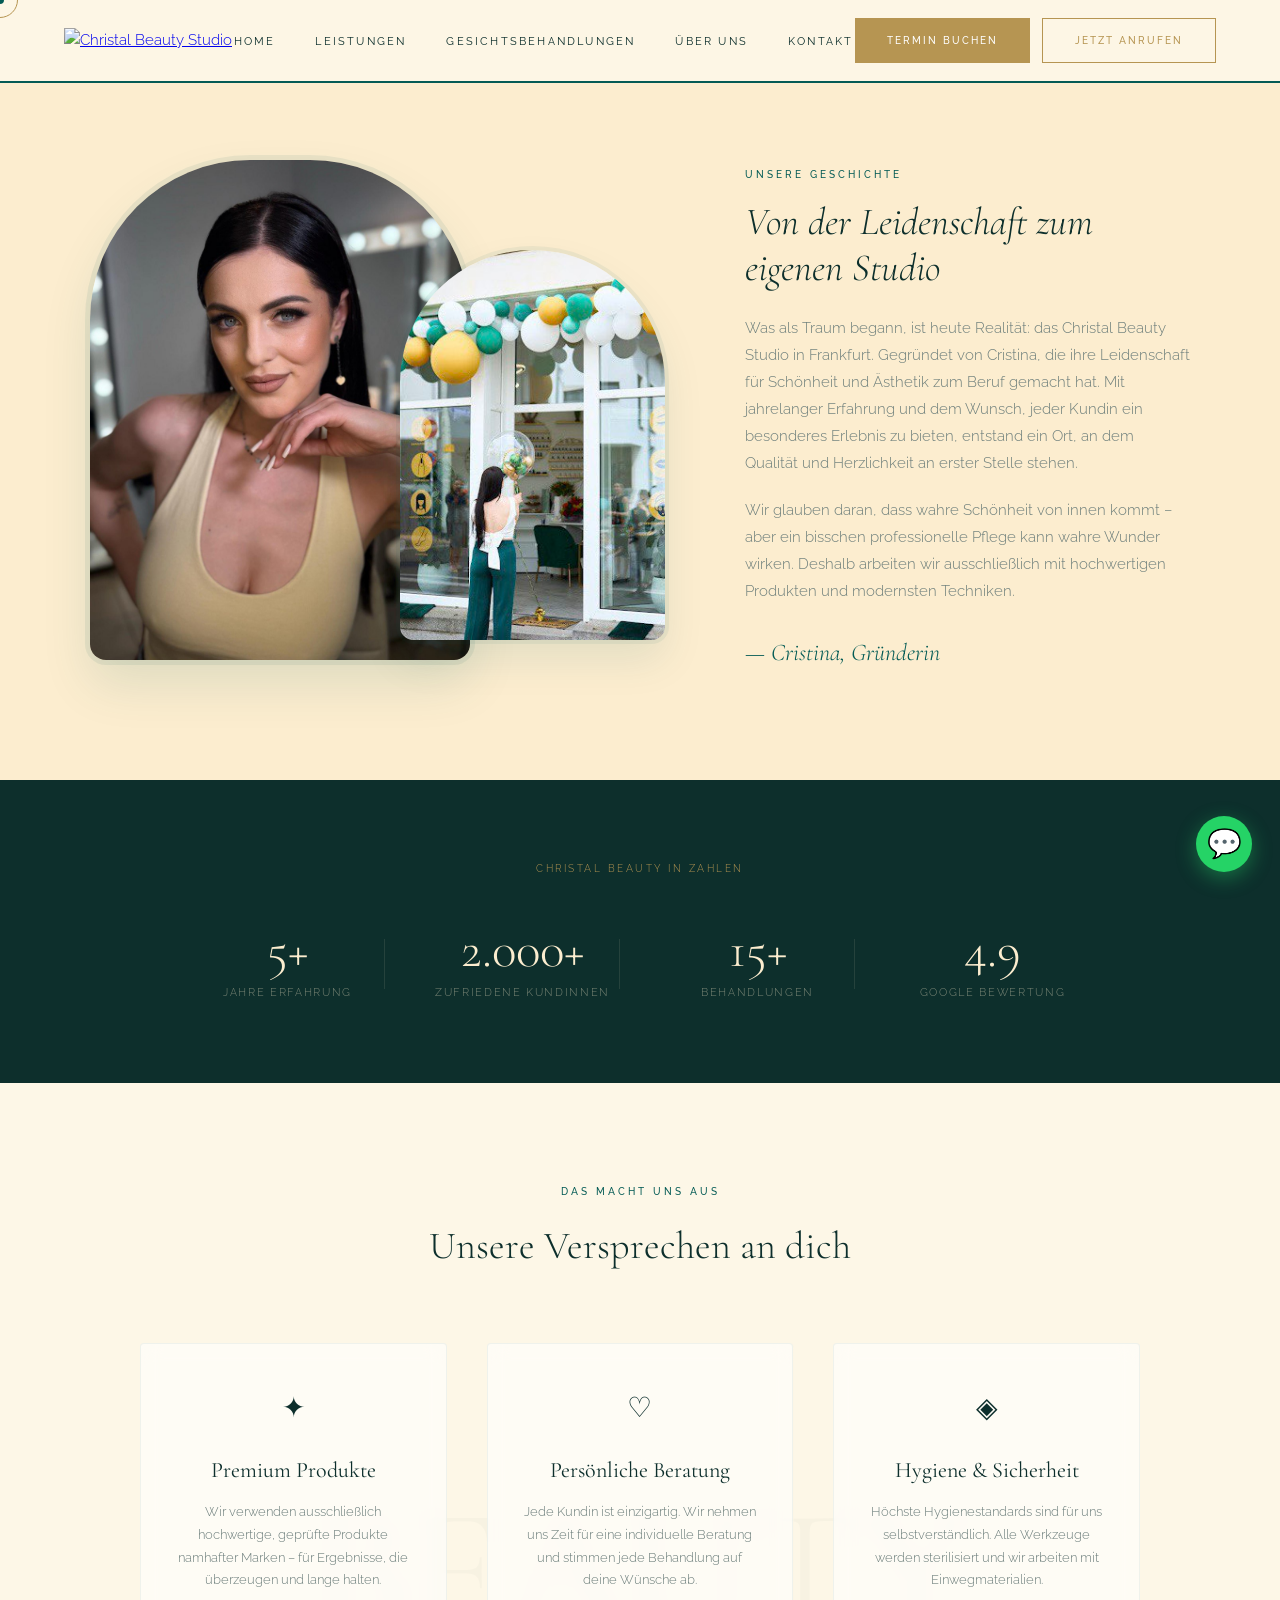
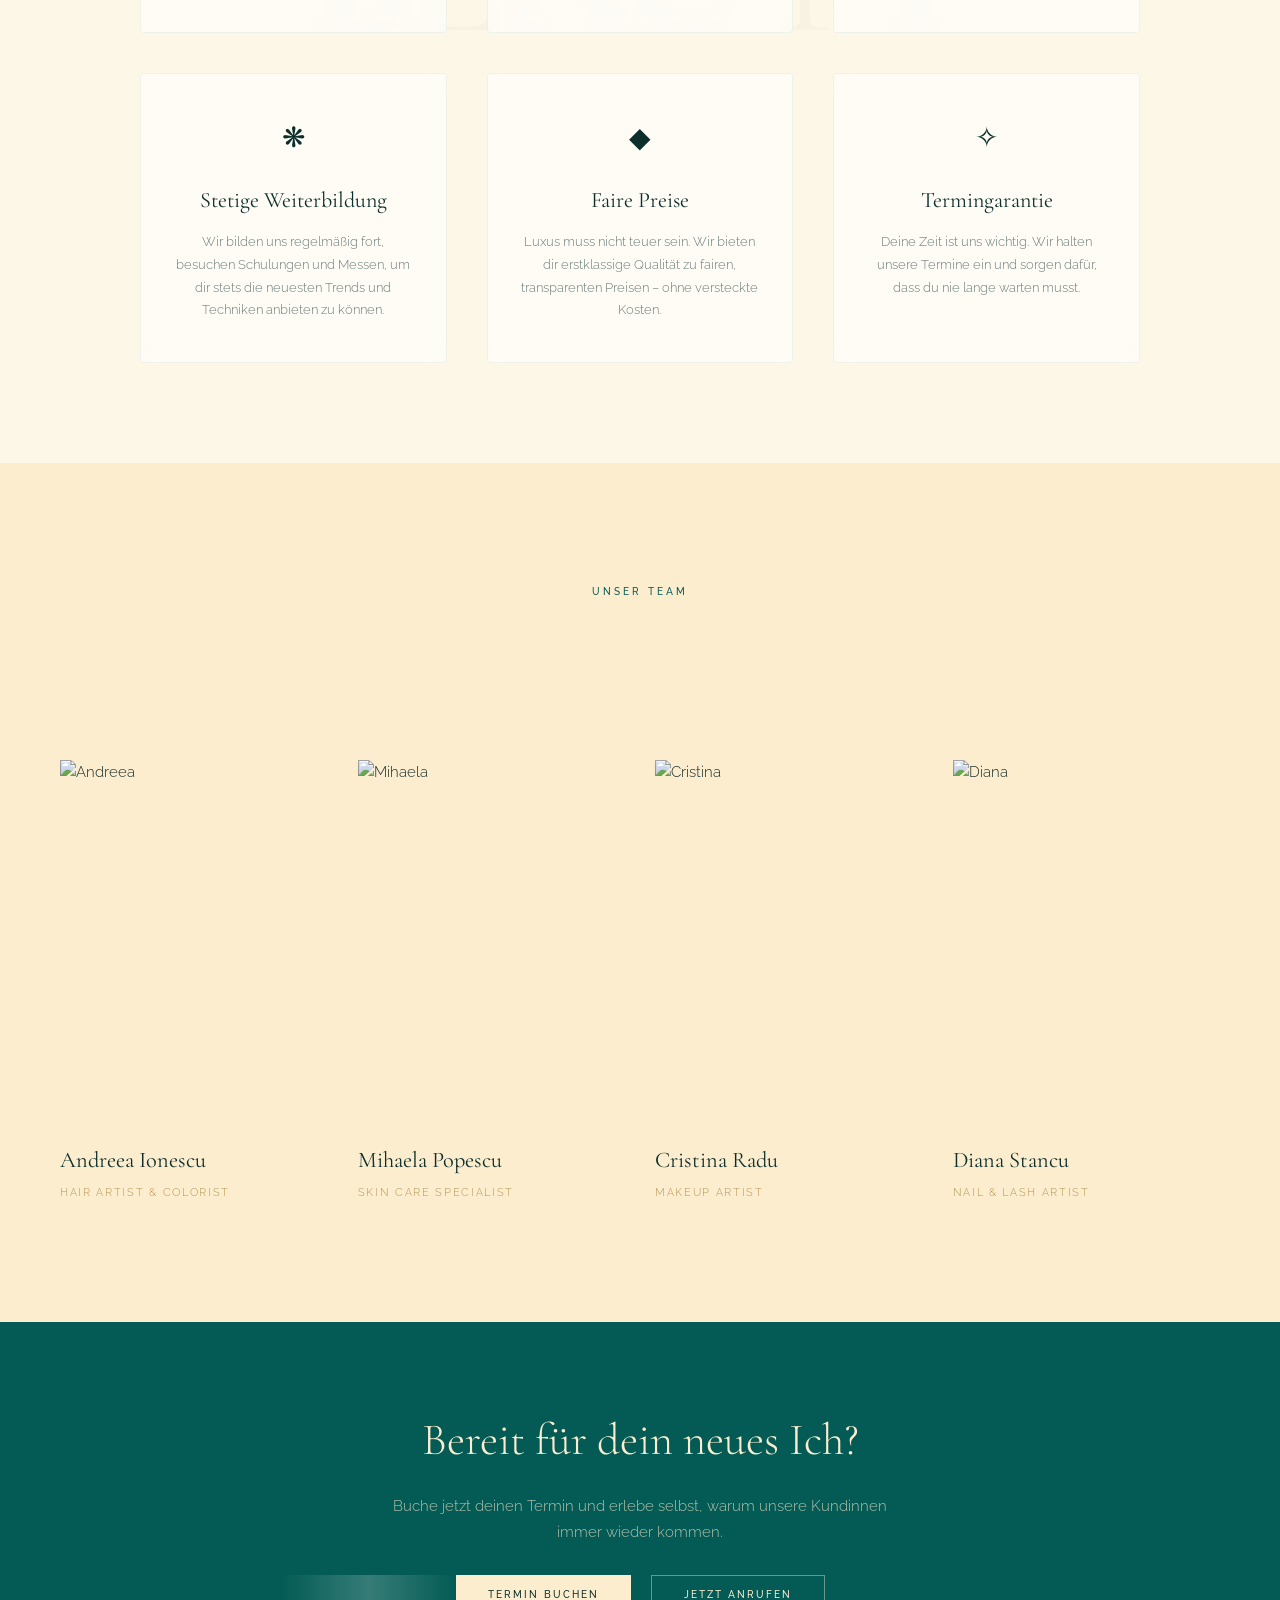
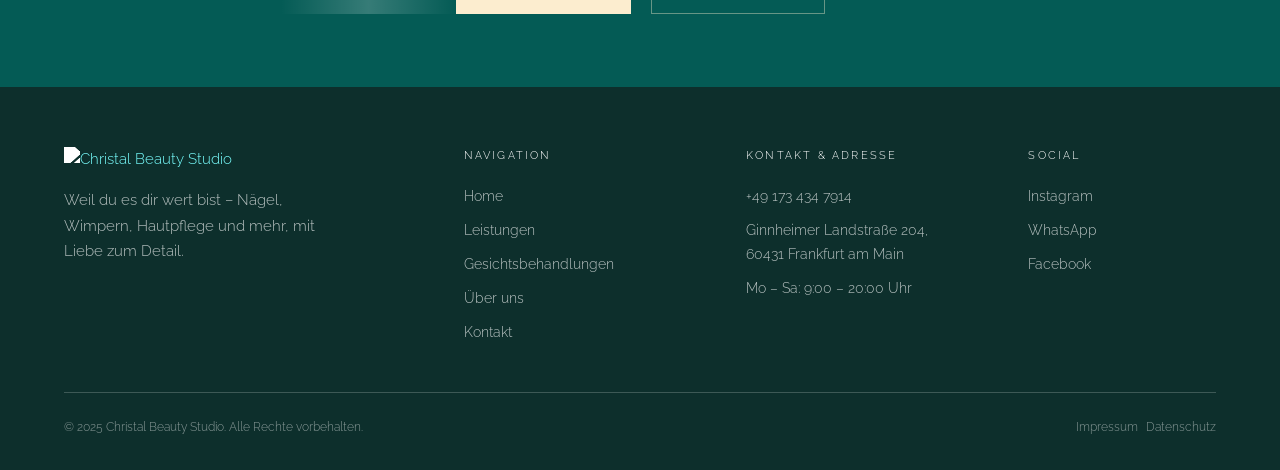
==== about.html @ 5d041b13 "2 commit" ====
<!doctype html>
<html lang="de">
  <head>
    <meta charset="UTF-8" />
    <meta name="viewport" content="width=device-width, initial-scale=1.0" />
    <title>Über uns – Christal Beauty Studio Frankfurt | Unser Team & Geschichte</title>
    <meta name="description" content="Lerne das Christal Beauty Studio in Frankfurt kennen: unser erfahrenes Team, unsere Geschichte und unsere Werte. 5+ Jahre Erfahrung, 2.000+ zufriedene Kundinnen. Jetzt Termin buchen!" />
    <meta name="keywords" content="Christal Beauty Studio Team, Kosmetikstudio Frankfurt, Beauty Studio Frankfurt Ginnheim, Cristina Ciobu, Nagelstudio Frankfurt Team" />
    <link rel="canonical" href="https://christal-beauty.de/about.html" />
    <!-- Open Graph -->
    <meta property="og:title" content="Über uns – Christal Beauty Studio Frankfurt" />
    <meta property="og:description" content="5+ Jahre Erfahrung, 2.000+ zufriedene Kundinnen. Lerne unser Team und unsere Geschichte kennen." />
    <meta property="og:type" content="website" />
    <meta property="og:url" content="https://christal-beauty.de/about.html" />
    <meta property="og:locale" content="de_DE" />
    <meta property="og:site_name" content="Christal Beauty Studio" />
    <link rel="preconnect" href="https://fonts.googleapis.com" />
    <link
      href="https://fonts.googleapis.com/css2?family=Cormorant+Garamond:ital,wght@0,300;0,400;0,500;0,600;1,300;1,400;1,500&family=Raleway:wght@300;400;500;600&display=swap"
      rel="stylesheet"
    />
    <link rel="stylesheet" href="style.css" />
  </head>
  <body>
    <!-- CUSTOM CURSOR -->
    <div id="cursor"></div>
    <div id="cursorRing"></div>

    <!-- SCROLL PROGRESS -->
    <div class="scroll-progress" id="scrollProgress"></div>

    <!-- FLOATING WHATSAPP -->
    <a
      class="float-whatsapp"
      href="https://wa.me/+491734347914"
      target="_blank"
      title="WhatsApp"
    >
      💬
      <span class="float-whatsapp-tooltip">Termin per WhatsApp buchen!</span>
    </a>

    <!-- BACK TO TOP -->
    <a class="back-to-top" href="#top" id="backToTop">↑</a>

    <!-- MOBILE MENU -->
    <div class="mobile-menu" id="mobileMenu">
      <button class="mobile-close" onclick="closeMobileMenu()">✕</button>
      <a href="index.html" onclick="closeMobileMenu()">Home</a>
      <a href="services.html" onclick="closeMobileMenu()">Leistungen</a>
      <a href="gesichtsbehandlungen.html" onclick="closeMobileMenu()"
        >Gesichtsbehandlungen</a
      >
      <a href="about.html" onclick="closeMobileMenu()">Über uns</a>
      <a href="index.html#contact-us" onclick="closeMobileMenu()">Kontakt</a>
      <a
        href="tel:+491734347914"
        class="btn-primary"
        style="
          font-family: &quot;Raleway&quot;, sans-serif;
          font-size: 11px;
          letter-spacing: 0.15em;
        "
        >Jetzt anrufen</a
      >
    </div>

    <!-- NAV -->
    <nav id="navbar">
      <div class="nav-logo">
        <a href="index.html">
          <img
            src="https://cdn.prod.website-files.com/692f8aed757b362f3c3b52c7/692f8aed757b362f3c3b5317_Logo.png"
            alt="Christal Beauty Studio"
          />
        </a>
      </div>
      <ul class="nav-links">
        <li><a href="index.html">Home</a></li>
        <li><a href="services.html">Leistungen</a></li>
        <li><a href="gesichtsbehandlungen.html">Gesichtsbehandlungen</a></li>
        <li><a href="about.html">Über uns</a></li>
        <li><a href="index.html#contact-us">Kontakt</a></li>
      </ul>
      <div class="nav-ctas">
        <a href="index.html#contact-us" class="btn-primary">Termin buchen</a>
        <a href="tel:+491734347914" class="btn-outline">Jetzt anrufen</a>
      </div>
      <div class="hamburger" onclick="openMobileMenu()">
        <span></span><span></span><span></span>
      </div>
    </nav>

    <!-- UNSERE GESCHICHTE -->
    <section class="about-story">
      <div class="about-story-grid fade-up">
        <div class="about-story-images">
          <img
            class="about-story-img-main"
            src="./image/cristina.jpg"
            alt="Grunderin Cristina Ciobu"
          />
          <img
            class="about-story-img-accent"
            src="./image/salon-exterior.jpeg"
            alt="Studio Atmosphäre"
          />
        </div>
        <div class="about-story-text">
          <span class="section-label">Unsere Geschichte</span>
          <h1 class="about-story-title">
            Von der Leidenschaft zum eigenen Studio
          </h1>
          <p class="about-story-desc">
            Was als Traum begann, ist heute Realität: das Christal Beauty Studio
            in Frankfurt. Gegründet von Cristina, die ihre Leidenschaft für
            Schönheit und Ästhetik zum Beruf gemacht hat. Mit jahrelanger
            Erfahrung und dem Wunsch, jeder Kundin ein besonderes Erlebnis zu
            bieten, entstand ein Ort, an dem Qualität und Herzlichkeit an erster
            Stelle stehen.
          </p>
          <p class="about-story-desc">
            Wir glauben daran, dass wahre Schönheit von innen kommt – aber ein
            bisschen professionelle Pflege kann wahre Wunder wirken. Deshalb
            arbeiten wir ausschließlich mit hochwertigen Produkten und
            modernsten Techniken.
          </p>
          <div class="about-story-signature">— Cristina, Gründerin</div>
        </div>
      </div>
    </section>

    <!-- ZAHLEN & FAKTEN -->
    <section class="about-stats">
      <div class="about-stats-label fade-up">Christal Beauty in Zahlen</div>
      <div class="about-stats-grid fade-up">
        <div class="about-stat">
          <div class="about-stat-number">5+</div>
          <div class="about-stat-label">Jahre Erfahrung</div>
        </div>
        <div class="about-stat">
          <div class="about-stat-number">2.000+</div>
          <div class="about-stat-label">Zufriedene Kundinnen</div>
        </div>
        <div class="about-stat">
          <div class="about-stat-number">15+</div>
          <div class="about-stat-label">Behandlungen</div>
        </div>
        <div class="about-stat">
          <div class="about-stat-number">4.9</div>
          <div class="about-stat-label">Google Bewertung</div>
        </div>
      </div>
    </section>

    <!-- UNSERE WERTE -->
    <section class="about-values">
      <div class="about-values-header fade-up">
        <span class="section-label" style="justify-content: center"
          >Das macht uns aus</span
        >
        <h2 class="about-values-title">Unsere Versprechen an dich</h2>
      </div>
      <div class="about-values-grid fade-up">
        <div class="about-value-card">
          <span class="about-value-icon">✦</span>
          <h3 class="about-value-title">Premium Produkte</h3>
          <p class="about-value-desc">
            Wir verwenden ausschließlich hochwertige, geprüfte Produkte
            namhafter Marken – für Ergebnisse, die überzeugen und lange halten.
          </p>
        </div>
        <div class="about-value-card">
          <span class="about-value-icon">♡</span>
          <h3 class="about-value-title">Persönliche Beratung</h3>
          <p class="about-value-desc">
            Jede Kundin ist einzigartig. Wir nehmen uns Zeit für eine
            individuelle Beratung und stimmen jede Behandlung auf deine Wünsche
            ab.
          </p>
        </div>
        <div class="about-value-card">
          <span class="about-value-icon">◈</span>
          <h3 class="about-value-title">Hygiene & Sicherheit</h3>
          <p class="about-value-desc">
            Höchste Hygienestandards sind für uns selbstverständlich. Alle
            Werkzeuge werden sterilisiert und wir arbeiten mit
            Einwegmaterialien.
          </p>
        </div>
        <div class="about-value-card">
          <span class="about-value-icon">❋</span>
          <h3 class="about-value-title">Stetige Weiterbildung</h3>
          <p class="about-value-desc">
            Wir bilden uns regelmäßig fort, besuchen Schulungen und Messen, um
            dir stets die neuesten Trends und Techniken anbieten zu können.
          </p>
        </div>
        <div class="about-value-card">
          <span class="about-value-icon">◆</span>
          <h3 class="about-value-title">Faire Preise</h3>
          <p class="about-value-desc">
            Luxus muss nicht teuer sein. Wir bieten dir erstklassige Qualität zu
            fairen, transparenten Preisen – ohne versteckte Kosten.
          </p>
        </div>
        <div class="about-value-card">
          <span class="about-value-icon">✧</span>
          <h3 class="about-value-title">Termingarantie</h3>
          <p class="about-value-desc">
            Deine Zeit ist uns wichtig. Wir halten unsere Termine ein und sorgen
            dafür, dass du nie lange warten musst.
          </p>
        </div>
      </div>
    </section>

    <!-- TEAM -->
    <section class="team" id="team">
      <div class="team-header reveal">
        <div class="section-label" style="justify-content: center">
          Unser Team
        </div>
        <h2 class="section-title">
          Die Künstlerinnen <em>hinter deinem Look</em>
        </h2>
      </div>
      <div class="team-grid reveal">
        <div class="team-card">
          <div class="team-photo-wrap">
            <img
              class="team-photo"
              src="https://images.unsplash.com/photo-1580489944761-15a19d654956?w=400&h=530&q=80&fit=crop&crop=top"
              alt="Andreea"
            />
            <div class="team-social">
              <a href="#">in</a>
              <a href="#">ig</a>
            </div>
          </div>
          <div class="team-name">Andreea Ionescu</div>
          <div class="team-role">Hair Artist & Colorist</div>
        </div>
        <div class="team-card">
          <div class="team-photo-wrap">
            <img
              class="team-photo"
              src="https://images.unsplash.com/photo-1494790108377-be9c29b29330?w=400&h=530&q=80&fit=crop&crop=top"
              alt="Mihaela"
            />
            <div class="team-social">
              <a href="#">in</a>
              <a href="#">ig</a>
            </div>
          </div>
          <div class="team-name">Mihaela Popescu</div>
          <div class="team-role">Skin Care Specialist</div>
        </div>
        <div class="team-card">
          <div class="team-photo-wrap">
            <img
              class="team-photo"
              src="https://images.unsplash.com/photo-1524504388940-b1c1722653e1?w=400&h=530&q=80&fit=crop&crop=top"
              alt="Cristina"
            />
            <div class="team-social">
              <a href="#">in</a>
              <a href="#">ig</a>
            </div>
          </div>
          <div class="team-name">Cristina Radu</div>
          <div class="team-role">Makeup Artist</div>
        </div>
        <div class="team-card">
          <div class="team-photo-wrap">
            <img
              class="team-photo"
              src="https://images.unsplash.com/photo-1499952127939-9bbf5af6c51c?w=400&h=530&q=80&fit=crop&crop=top"
              alt="Diana"
            />
            <div class="team-social">
              <a href="#">in</a>
              <a href="#">ig</a>
            </div>
          </div>
          <div class="team-name">Diana Stancu</div>
          <div class="team-role">Nail & Lash Artist</div>
        </div>
      </div>
    </section>

    <!-- CTA -->
    <section class="about-cta">
      <h2 class="about-cta-title fade-up">Bereit für dein neues Ich?</h2>
      <p class="about-cta-desc fade-up">
        Buche jetzt deinen Termin und erlebe selbst, warum unsere Kundinnen
        immer wieder kommen.
      </p>
      <div class="fade-up">
        <a href="index.html#contact-us" class="btn-primary">Termin buchen</a>
        <a href="tel:+491734347914" class="btn-outline">Jetzt anrufen</a>
      </div>
    </section>

    <!-- FOOTER -->
    <footer>
      <div class="footer-top">
        <div class="footer-brand">
          <img
            src="https://cdn.prod.website-files.com/692f8aed757b362f3c3b52c7/692f8aed757b362f3c3b5317_Logo.png"
            alt="Christal Beauty Studio"
          />
          <p>
            Weil du es dir wert bist – Nägel, Wimpern, Hautpflege und mehr, mit
            Liebe zum Detail.
          </p>
        </div>
        <div>
          <div class="footer-col-title">Navigation</div>
          <ul class="footer-links">
            <li><a href="index.html">Home</a></li>
            <li><a href="services.html">Leistungen</a></li>
            <li>
              <a href="gesichtsbehandlungen.html">Gesichtsbehandlungen</a>
            </li>
            <li><a href="about.html">Über uns</a></li>
            <li><a href="index.html#contact-us">Kontakt</a></li>
          </ul>
        </div>
        <div>
          <div class="footer-col-title">Kontakt & Adresse</div>
          <ul class="footer-links">
            <li><a href="tel:+491734347914">+49 173 434 7914</a></li>
            <li>
              <a href="https://share.google/r8ibfhrvOdUDfk6Mb" target="_blank"
                >Ginnheimer Landstraße 204, <br />60431 Frankfurt am Main</a
              >
            </li>
            <li>Mo – Sa: 9:00 – 20:00 Uhr</li>
          </ul>
        </div>
        <div>
          <div class="footer-col-title">Social</div>
          <ul class="footer-links">
            <li>
              <a href="https://www.instagram.com/christal.ffm/" target="_blank"
                >Instagram</a
              >
            </li>
            <li>
              <a href="https://wa.me/+491734347914" target="_blank">WhatsApp</a>
            </li>
            <li>
              <a
                href="https://www.facebook.com/profile.php?id=61572803693409"
                target="_blank"
                >Facebook</a
              >
            </li>
          </ul>
        </div>
      </div>
      <div class="footer-bottom">
        <span class="footer-copy"
          >© 2025 Christal Beauty Studio. Alle Rechte vorbehalten.</span
        >
        <span class="footer-legal">
          <a href="impressum.html">Impressum</a> ·
          <a href="datenschutz.html">Datenschutz</a>
        </span>
      </div>
    </footer>

    <script src="script.js"></script>
  </body>
</html>
---- style.css ----
:root {
  --cream: #fcedcf;
  --blush: hsl(42, 85%, 95%);
  --gold: #b69552;
  --gold-hover: #9a7e3f;
  --gold-light: rgba(182, 149, 82, 0.12);
  --accent: #045b55;
  --accent-hover: #034a45;
  --accent-light: rgba(4, 91, 85, 0.1);
  --dark: #0d2f2c;
  --warm-gray: #6b7d7a;
  --light-border: rgba(4, 91, 85, 0.15);
  --footer-bg: #0d2f2c;
  --gold-light-text: rgba(182, 149, 82, 0.7);
}

* {
  margin: 0;
  padding: 0;
  box-sizing: border-box;
}

.visually-hidden {
  position: absolute;
  width: 1px;
  height: 1px;
  padding: 0;
  margin: -1px;
  overflow: hidden;
  clip: rect(0, 0, 0, 0);
  white-space: nowrap;
  border: 0;
}

html {
  scroll-behavior: smooth;
}

body {
  font-family: "Raleway", sans-serif;
  background: var(--cream);
  color: var(--dark);
  overflow-x: hidden;
  font-size: 15px;
  line-height: 1.7;
  font-weight: 300;
  cursor: none;
}

/* Custom cursor */
#cursor {
  width: 8px;
  height: 8px;
  background: var(--accent);
  border-radius: 50%;
  position: fixed;
  top: 0;
  left: 0;
  pointer-events: none;
  z-index: 99999;
  transform: translate(-50%, -50%);
}

#cursorRing {
  width: 36px;
  height: 36px;
  border: 1.5px solid var(--gold);
  border-radius: 50%;
  position: fixed;
  top: 0;
  left: 0;
  pointer-events: none;
  z-index: 99998;
  transform: translate(-50%, -50%);
  transition:
    width 0.3s ease,
    height 0.3s ease,
    border-color 0.3s ease;
}

#cursorRing.hovered {
  width: 54px;
  height: 54px;
  border-color: var(--accent);
}

a,
button,
.service-card,
.gallery-item {
  cursor: none;
}

h1,
h2,
h3,
h4,
h5,
h6 {
  font-family: "Cormorant Garamond", serif;
  font-weight: 300;
}

/* ── SCROLL PROGRESS BAR ── */
.scroll-progress {
  position: fixed;
  top: 0;
  left: 0;
  height: 3px;
  background: linear-gradient(90deg, var(--accent), var(--gold));
  z-index: 9999;
  width: 0%;
  transition: width 0.1s linear;
}

/* ── NAVBAR ── */
nav {
  position: fixed;
  top: 0;
  left: 0;
  right: 0;
  z-index: 100;
  display: flex;
  align-items: center;
  justify-content: space-between;
  padding: 18px 5%;
  background: rgba(253, 246, 230, 0.97);
  backdrop-filter: blur(16px);
  border-bottom: 2px solid var(--accent);
  transition:
    padding 0.3s,
    box-shadow 0.3s,
    background 0.3s;
}
nav.scrolled {
  padding: 10px 5%;
  box-shadow: 0 6px 30px rgba(4, 91, 85, 0.15);
  background: rgba(253, 246, 230, 0.98);
}

.nav-logo img {
  height: 58px;
  transition: transform 0.3s;
}
.nav-logo img:hover {
  transform: scale(1.05);
}

.nav-links {
  display: flex;
  gap: 40px;
  list-style: none;
}
.nav-links a {
  font-family: "Raleway", sans-serif;
  font-size: 11px;
  font-weight: 400;
  letter-spacing: 0.2em;
  text-transform: uppercase;
  color: var(--dark);
  text-decoration: none;
  position: relative;
  transition: color 0.3s;
}
.nav-links a::after {
  content: "";
  position: absolute;
  bottom: -6px;
  left: 0;
  width: 0;
  height: 2px;
  background: var(--accent);
  transition: width 0.3s ease;
}
.nav-links a:hover {
  color: var(--accent);
}
.nav-links a:hover::after {
  width: 100%;
}

.nav-ctas {
  display: flex;
  gap: 12px;
}
.btn-primary {
  background: var(--gold);
  color: #fff;
  padding: 14px 32px;
  border-radius: 0;
  font-family: "Raleway", sans-serif;
  font-size: 10px;
  font-weight: 500;
  letter-spacing: 0.2em;
  text-transform: uppercase;
  text-decoration: none;
  position: relative;
  overflow: hidden;
  transition:
    background 0.3s,
    transform 0.3s,
    box-shadow 0.3s;
}
.btn-primary::before {
  content: "";
  position: absolute;
  top: 0;
  left: -100%;
  width: 100%;
  height: 100%;
  background: linear-gradient(
    90deg,
    transparent,
    rgba(255, 255, 255, 0.2),
    transparent
  );
  transition: left 0.5s;
}
.btn-primary:hover::before {
  left: 100%;
}
.btn-primary:hover {
  background: var(--gold-hover);
  transform: translateY(-2px);
  box-shadow: 0 6px 20px rgba(182, 149, 82, 0.35);
}
.btn-outline {
  border: 1px solid var(--gold);
  color: var(--gold);
  padding: 13px 32px;
  border-radius: 0;
  font-family: "Raleway", sans-serif;
  font-size: 10px;
  font-weight: 500;
  letter-spacing: 0.2em;
  text-transform: uppercase;
  text-decoration: none;
  transition: all 0.3s;
}
.btn-outline:hover {
  background: var(--gold);
  color: #fff;
  transform: translateY(-2px);
  box-shadow: 0 6px 20px rgba(182, 149, 82, 0.35);
}

.hamburger {
  display: none;
  flex-direction: column;
  gap: 5px;
  cursor: pointer;
}
.hamburger span {
  width: 24px;
  height: 2px;
  background: var(--dark);
  transition: all 0.3s;
}

/* ── HERO ── */
#home {
  min-height: 100vh;
  display: flex;
  flex-direction: column;
  align-items: center;
  justify-content: center;
  padding: 120px 5% 60px;
  position: relative;
  overflow: hidden;
  text-align: center;
}

.hero-watermark {
  position: absolute;
  top: 50%;
  left: 50%;
  transform: translate(-50%, -50%);
  font-family: "Cormorant Garamond", serif;
  font-size: clamp(120px, 18vw, 280px);
  font-weight: 300;
  color: var(--dark);
  opacity: 0.04;
  letter-spacing: 0.05em;
  white-space: nowrap;
  pointer-events: none;
  user-select: none;
  z-index: 0;
}

.hero-content {
  position: relative;
  z-index: 1;
  display: flex;
  flex-direction: column;
  align-items: center;
  max-width: 800px;
}

.hero-eyebrow {
  font-family: "Raleway", sans-serif;
  font-size: 11px;
  font-weight: 500;
  letter-spacing: 0.35em;
  text-transform: uppercase;
  color: var(--accent);
  margin-bottom: 28px;
  animation: fadeInUp 0.8s ease forwards;
}

.hero-title {
  font-family: "Cormorant Garamond", serif;
  font-size: clamp(40px, 5.5vw, 80px);
  font-weight: 300;
  line-height: 1.1;
  color: var(--dark);
  margin-bottom: 48px;
  letter-spacing: -0.01em;
  animation: fadeInUp 0.8s 0.15s ease both;
}
.hero-title-line1,
.hero-title-line2 {
  display: block;
}
.hero-title-line2 {
  color: var(--accent);
}
.text-accent {
  color: var(--accent);
}

.hero-photo-wrapper {
  position: relative;
  margin-bottom: 44px;
  animation: fadeInUp 0.8s 0.3s ease both;
}

.hero-photo {
  width: clamp(260px, 30vw, 380px);
  height: clamp(320px, 38vw, 480px);
  border-radius: 200px 200px 20px 20px;
  overflow: hidden;
  margin: 0 auto;
  box-shadow:
    0 30px 60px rgba(4, 91, 85, 0.12),
    0 0 0 6px rgba(4, 91, 85, 0.08);
  transition:
    transform 0.6s ease,
    box-shadow 0.6s ease;
}
.hero-photo:hover {
  transform: translateY(-6px);
  box-shadow:
    0 40px 80px rgba(4, 91, 85, 0.18),
    0 0 0 6px rgba(4, 91, 85, 0.12);
}
.hero-photo img {
  width: 100%;
  height: 100%;
  object-fit: cover;
  object-position: center top;
  transition: transform 6s ease;
}
.hero-photo:hover img {
  transform: scale(1.05);
}

.hero-badge {
  position: absolute;
  bottom: 20px;
  right: -60px;
  background: rgba(253, 246, 230, 0.96);
  backdrop-filter: blur(10px);
  padding: 14px 18px;
  border-radius: 8px;
  border-left: 3px solid var(--accent);
  box-shadow: 0 8px 24px rgba(0, 0, 0, 0.08);
  animation: slideInLeft 0.6s 0.8s ease both;
}
.hero-badge-num {
  font-family: "Cormorant Garamond", serif;
  font-size: 28px;
  font-weight: 400;
  color: var(--gold);
  line-height: 1;
}
.hero-badge-text {
  font-family: "Raleway", sans-serif;
  font-size: 10px;
  color: var(--warm-gray);
  letter-spacing: 0.08em;
}

.hero-subtitle {
  font-family: "Raleway", sans-serif;
  font-size: 14px;
  font-weight: 300;
  line-height: 1.9;
  color: var(--warm-gray);
  max-width: 540px;
  margin-bottom: 40px;
  letter-spacing: 0.06em;
  animation: fadeInUp 0.8s 0.45s ease both;
}

.hero-ctas {
  display: flex;
  gap: 16px;
  flex-wrap: wrap;
  justify-content: center;
  animation: fadeInUp 0.8s 0.6s ease both;
}

.hero-scroll-hint {
  position: absolute;
  bottom: 32px;
  right: 40px;
  display: flex;
  flex-direction: column;
  align-items: center;
  gap: 6px;
  animation: fadeInUp 0.8s 1s ease both;
}
.hero-scroll-text {
  font-family: "Raleway", sans-serif;
  font-size: 9px;
  letter-spacing: 0.2em;
  text-transform: uppercase;
  color: var(--warm-gray);
  writing-mode: vertical-rl;
  margin-bottom: 8px;
}
.hero-scroll-arrow {
  font-size: 16px;
  color: var(--accent);
  animation: scrollBounce 2s infinite;
}

@keyframes scrollBounce {
  0%,
  100% {
    transform: translateY(0);
  }
  50% {
    transform: translateY(6px);
  }
}
/* MARQUEE */
.marquee-section {
  background: var(--dark);
  padding: 20px 0;
  overflow: hidden;
  border-top: 1px solid rgba(143, 123, 123, 0.06);
}
.marquee-track {
  display: flex;
  gap: 0;
  animation: marquee 22s linear infinite;
  white-space: nowrap;
}
.marquee-item {
  font-size: 0.68rem;
  letter-spacing: 0.2em;
  text-transform: uppercase;
  color: var(--gold-light-text);
  padding: 0 40px;
  display: flex;
  align-items: center;
  gap: 40px;
}
.marquee-item::after {
  content: "✦";
  color: var(--gold);
  font-size: 0.5rem;
}

@keyframes marquee {
  0% {
    transform: translateX(0);
  }
  100% {
    transform: translateX(-50%);
  }
}

/* ── REVIEWS ── */
#reviews {
  padding: 80px 5%;
  background: var(--dark);
}
.reviews-header {
  text-align: center;
  margin-bottom: 52px;
}
.section-label {
  font-family: "Raleway", sans-serif;
  font-size: 10px;
  font-weight: 500;
  letter-spacing: 0.3em;
  text-transform: uppercase;
  color: var(--accent);
  margin-bottom: 14px;
  display: block;
}
.section-title {
  font-family: "Cormorant Garamond", serif;
  font-size: clamp(32px, 3.5vw, 52px);
  font-weight: 300;
  color: var(--cream);
  letter-spacing: -0.01em;
}

.reviews-grid {
  display: grid;
  grid-template-columns: repeat(3, 1fr);
  gap: 24px;
}
.review-card {
  background: rgba(255, 255, 255, 0.04);
  border: 1px solid rgba(4, 91, 85, 0.15);
  padding: 32px;
  border-radius: 4px;
  transition:
    border-color 0.3s,
    transform 0.3s,
    box-shadow 0.3s,
    background 0.3s;
}
.review-card:hover {
  border-color: var(--accent);
  transform: translateY(-6px);
  box-shadow: 0 16px 40px rgba(4, 91, 85, 0.15);
  background: rgba(255, 255, 255, 0.08);
}
.review-stars {
  color: var(--gold);
  font-size: 14px;
  margin-bottom: 16px;
}
.review-text {
  font-family: "Raleway", sans-serif;
  font-size: 15px;
  line-height: 1.75;
  color: rgba(252, 237, 207, 0.75);
  margin-bottom: 20px;
}
.review-author {
  display: flex;
  align-items: center;
  gap: 12px;
}
.review-avatar {
  width: 42px;
  height: 42px;
  border-radius: 50%;
  object-fit: cover;
  border: 2px solid var(--accent);
  transition:
    transform 0.3s,
    box-shadow 0.3s;
}
.review-card:hover .review-avatar {
  transform: scale(1.1);
  box-shadow: 0 0 0 4px rgba(4, 91, 85, 0.2);
}
.review-name {
  font-family: "Raleway", sans-serif;
  font-size: 13px;
  font-weight: 500;
  color: var(--cream);
}
.review-role {
  font-family: "Raleway", sans-serif;
  font-size: 11px;
  color: var(--warm-gray);
  letter-spacing: 0.06em;
}

/* ── HOT OFFERS ── */
#beauty-salon {
  padding: 100px 5%;
}
.hot-section {
  padding: 100px 6% 80px;
}
.hot-offers-header {
  text-align: center;
  margin-bottom: 64px;
}
.hot-description {
  font-family: "Cormorant Garamond", serif;
  font-size: clamp(26px, 3.2vw, 42px);
  font-weight: 300;
  line-height: 1.35;
  color: var(--dark);
  max-width: 720px;
  margin: 0 auto;
  font-style: italic;
}

.hot-grid {
  display: grid;
  grid-template-columns: repeat(3, 1fr);
  gap: 6px;
}
.hot-card {
  position: relative;
  overflow: hidden;
  aspect-ratio: 3/4;
  text-decoration: none;
  display: block;
}
.hot-img {
  width: 100%;
  height: 100%;
  object-fit: cover;
  transition: transform 0.7s ease;
}
.hot-overlay {
  position: absolute;
  inset: 0;
  background: linear-gradient(
    to top,
    rgba(13, 47, 44, 0.85) 0%,
    rgba(13, 47, 44, 0.3) 50%,
    rgba(13, 47, 44, 0.1) 100%
  );
  transition: background 0.5s ease;
}
.hot-card:hover .hot-overlay {
  background: linear-gradient(
    to top,
    rgba(13, 47, 44, 0.92) 0%,
    rgba(13, 47, 44, 0.5) 60%,
    rgba(13, 47, 44, 0.25) 100%
  );
}
.hot-card:hover .hot-img {
  transform: scale(1.06);
}
.hot-number {
  position: absolute;
  top: 20px;
  right: 24px;
  font-family: "Cormorant Garamond", serif;
  font-size: clamp(48px, 5vw, 72px);
  font-weight: 300;
  font-style: italic;
  color: rgba(252, 237, 207, 0.15);
  line-height: 1;
  pointer-events: none;
}
.hot-content {
  position: absolute;
  bottom: 0;
  left: 0;
  right: 0;
  padding: 32px;
  display: flex;
  flex-direction: column;
  align-items: flex-start;
}
.hot-label {
  font-family: "Raleway", sans-serif;
  font-size: 9px;
  font-weight: 500;
  letter-spacing: 0.25em;
  text-transform: uppercase;
  color: var(--gold);
  margin-bottom: 10px;
}
.hot-name {
  font-family: "Cormorant Garamond", serif;
  font-size: clamp(24px, 2.5vw, 36px);
  font-weight: 300;
  color: #fff;
  line-height: 1.15;
  margin-bottom: 0;
  transition: margin-bottom 0.4s ease;
}
.hot-desc {
  font-family: "Raleway", sans-serif;
  font-size: 13px;
  line-height: 1.65;
  color: rgba(252, 237, 207, 0.75);
  max-height: 0;
  opacity: 0;
  overflow: hidden;
  transition:
    max-height 0.5s ease,
    opacity 0.4s ease,
    margin 0.4s ease;
  margin-top: 0;
}
.hot-card:hover .hot-name {
  margin-bottom: 4px;
}
.hot-card:hover .hot-desc {
  max-height: 120px;
  opacity: 1;
  margin-top: 12px;
}
.hot-price {
  font-family: "Cormorant Garamond", serif;
  font-size: 16px;
  font-weight: 300;
  font-style: italic;
  color: var(--gold);
  margin-top: 16px;
}

/* ── SERVICES TABS ── */
.services-section {
  padding: 0 5% 100px;
}
.services-title {
  font-family: "Cormorant Garamond", serif;
  font-size: clamp(30px, 3vw, 48px);
  font-weight: 300;
  margin-bottom: 36px;
  letter-spacing: -0.01em;
}
.tabs {
  display: flex;
  gap: 0;
  border-bottom: 1px solid var(--light-border);
  margin-bottom: 48px;
  overflow-x: auto;
}
.tab-btn {
  padding: 14px 24px;
  background: none;
  border: none;
  cursor: pointer;
  font-family: "Raleway", sans-serif;
  font-size: 10px;
  font-weight: 400;
  letter-spacing: 0.18em;
  text-transform: uppercase;
  color: var(--warm-gray);
  border-bottom: 2px solid transparent;
  margin-bottom: -1px;
  white-space: nowrap;
  transition: all 0.3s;
}
.tab-btn.active {
  color: var(--accent);
  border-bottom-color: var(--accent);
}
.tab-btn:hover {
  color: var(--accent);
  background: var(--accent-light);
}

.tab-panel {
  display: none;
  animation: fadeIn 0.4s ease;
}
.tab-panel.active {
  display: block;
}

.service-list {
  list-style: none;
}
.service-item {
  display: grid;
  grid-template-columns: 1fr auto;
  align-items: center;
  padding: 18px 0;
  border-bottom: 1px solid var(--light-border);
  gap: 16px;
  transition: all 0.3s ease;
}
.service-item:last-child {
  border-bottom: none;
}
.service-item:hover {
  padding-left: 12px;
  background: var(--accent-light);
  border-radius: 4px;
}
.service-item-name {
  font-family: "Raleway", sans-serif;
  font-size: 16px;
  color: var(--dark);
  margin-bottom: 2px;
}
.service-item-sub {
  font-family: "Raleway", sans-serif;
  font-size: 12px;
  color: var(--warm-gray);
}
.service-price-col {
  text-align: right;
  min-width: 90px;
}
.service-price {
  font-family: "Cormorant Garamond", serif;
  font-size: 22px;
  font-weight: 300;
  color: var(--gold);
}
.service-price-card {
  font-family: "Raleway", sans-serif;
  font-size: 11px;
  color: var(--warm-gray);
}

.service-sub-header {
  font-family: "Raleway", sans-serif;
  font-size: 11px;
  letter-spacing: 0.18em;
  text-transform: uppercase;
  color: var(--accent);
  padding: 24px 0 8px;
  font-weight: 500;
}

/* ── SERVICE BLOCKS (services page v2) ── */
.svc-page-hero {
  text-align: center;
  max-width: 720px;
  margin: 0 auto;
  padding: 160px 5% 0;
}
.svc-page-title {
  font-family: "Cormorant Garamond", serif;
  font-size: clamp(36px, 4.5vw, 60px);
  font-weight: 300;
  color: var(--dark);
  line-height: 1.15;
  margin-top: 12px;
  margin-bottom: 20px;
}
.svc-page-subtitle {
  font-family: "Raleway", sans-serif;
  font-size: 14px;
  font-weight: 300;
  line-height: 1.85;
  color: var(--warm-gray);
  max-width: 560px;
  margin: 0 auto 36px;
}
.svc-nav {
  display: flex;
  justify-content: center;
  gap: 8px;
  flex-wrap: wrap;
  margin-bottom: 20px;
}
.svc-nav a {
  padding: 8px 20px;
  border: 1px solid var(--light-border);
  font-family: "Raleway", sans-serif;
  font-size: 10px;
  font-weight: 400;
  letter-spacing: 0.15em;
  text-transform: uppercase;
  color: var(--warm-gray);
  text-decoration: none;
  transition: all 0.3s;
}
.svc-nav a:hover {
  border-color: var(--accent);
  color: var(--accent);
}

.svc-block {
  padding: 80px 6%;
}
.svc-block:nth-child(even) {
  background: linear-gradient(
    135deg,
    rgba(4, 91, 85, 0.04) 0%,
    rgba(182, 149, 82, 0.03) 100%
  );
}
.svc-block-inner {
  display: grid;
  grid-template-columns: 1fr 1fr;
  gap: 64px;
  align-items: stretch;
  max-width: 1200px;
  margin: 0 auto;
}
.svc-block-reverse .svc-block-inner {
  direction: rtl;
}
.svc-block-reverse .svc-block-inner > * {
  direction: ltr;
}
.svc-img-wrap {
  position: relative;
  overflow: hidden;
  border-radius: 6px;
  min-height: 280px;
}
.svc-img-wrap > img {
  position: absolute;
  inset: 0;
  width: 100%;
  height: 100%;
  object-fit: cover;
  display: block;
  transition: transform 0.7s ease;
}
.svc-block:hover .svc-img-wrap > img {
  transform: scale(1.03);
}
/* Image grid (2x2) inside svc-img-wrap */
.svc-img-grid {
  position: absolute;
  inset: 0;
  display: grid;
  grid-template-columns: 1fr 1fr;
  grid-template-rows: 1fr 1fr;
  gap: 6px;
  border-radius: 6px;
  overflow: hidden;
}
.svc-img-grid .svc-grid-item {
  position: relative;
  overflow: hidden;
  cursor: pointer;
  min-height: 0;
}
.svc-img-grid .svc-grid-item img {
  width: 100%;
  height: 100%;
  object-fit: cover;
  display: block;
  transition: transform 0.5s ease;
}
.svc-img-grid .svc-grid-item:hover img {
  transform: scale(1.08);
}
.svc-img-grid .svc-grid-item::after {
  content: attr(data-label);
  position: absolute;
  bottom: 0;
  left: 0;
  right: 0;
  padding: 20px 10px 8px;
  background: linear-gradient(
    to top,
    rgba(13, 47, 44, 0.7) 0%,
    transparent 100%
  );
  font-family: "Raleway", sans-serif;
  font-size: 10px;
  font-weight: 500;
  letter-spacing: 0.12em;
  text-transform: uppercase;
  color: #fff;
  opacity: 0;
  transition: opacity 0.3s ease;
}
.svc-img-grid .svc-grid-item:hover::after {
  opacity: 1;
}
/* 3-item grid: first image spans full width, takes 60% height */
.svc-img-grid.grid-3 {
  grid-template-columns: 1fr 1fr;
  grid-template-rows: 3fr 2fr;
}
.svc-img-grid.grid-3 .svc-grid-item:first-child {
  grid-column: 1 / -1;
}
.svc-number {
  font-family: "Cormorant Garamond", serif;
  font-size: 64px;
  font-weight: 300;
  font-style: italic;
  color: rgba(182, 149, 82, 0.15);
  line-height: 1;
  margin-bottom: 8px;
  display: block;
}
.svc-title {
  font-family: "Cormorant Garamond", serif;
  font-size: clamp(28px, 2.8vw, 40px);
  font-weight: 300;
  color: var(--dark);
  line-height: 1.2;
  margin-bottom: 12px;
}
.svc-desc {
  font-family: "Raleway", sans-serif;
  font-size: 14px;
  font-weight: 300;
  line-height: 1.8;
  color: var(--warm-gray);
  margin-bottom: 28px;
}
.svc-sub-label {
  font-family: "Raleway", sans-serif;
  font-size: 10px;
  letter-spacing: 0.18em;
  text-transform: uppercase;
  color: var(--accent);
  font-weight: 500;
  padding: 20px 0 6px;
}
.svc-sub-label:first-of-type {
  padding-top: 0;
}
.svc-price-list {
  list-style: none;
  padding: 0;
  margin: 0 0 28px;
}
.svc-price-list li {
  display: flex;
  justify-content: space-between;
  align-items: baseline;
  padding: 12px 0;
  border-bottom: 1px solid var(--light-border);
  gap: 16px;
}
.svc-price-list li:last-child {
  border-bottom: none;
}
.svc-item-name {
  font-family: "Raleway", sans-serif;
  font-size: 14px;
  color: var(--dark);
}
.svc-item-sub {
  font-family: "Raleway", sans-serif;
  font-size: 11px;
  color: var(--warm-gray);
  margin-top: 2px;
}
.svc-item-price {
  font-family: "Cormorant Garamond", serif;
  font-size: 20px;
  font-weight: 300;
  color: var(--gold);
  white-space: nowrap;
  flex-shrink: 0;
}
.svc-content {
  display: flex;
  flex-direction: column;
  justify-content: center;
}
.svc-content .btn-primary {
  margin-top: 8px;
  display: inline-block;
  align-self: flex-start;
}

/* ── LIGHTBOX MODAL ── */
.svc-lightbox {
  position: fixed;
  inset: 0;
  background: rgba(13, 47, 44, 0.92);
  z-index: 99999;
  display: flex;
  align-items: center;
  justify-content: center;
  opacity: 0;
  pointer-events: none;
  transition: opacity 0.35s ease;
  cursor: none;
}
.svc-lightbox.active {
  opacity: 1;
  pointer-events: auto;
}
.svc-lightbox img {
  max-width: 85vw;
  max-height: 85vh;
  object-fit: contain;
  border-radius: 8px;
  box-shadow: 0 20px 60px rgba(0, 0, 0, 0.4);
  transform: scale(0.92);
  transition: transform 0.4s ease;
}
.svc-lightbox.active img {
  transform: scale(1);
}
.svc-lightbox-close {
  position: absolute;
  top: 28px;
  right: 32px;
  font-family: "Raleway", sans-serif;
  font-size: 28px;
  color: #fff;
  background: none;
  border: none;
  cursor: pointer;
  opacity: 0.7;
  transition: opacity 0.3s;
  line-height: 1;
}
.svc-lightbox-close:hover {
  opacity: 1;
}
.svc-lightbox-label {
  position: absolute;
  bottom: 32px;
  left: 50%;
  transform: translateX(-50%);
  font-family: "Raleway", sans-serif;
  font-size: 12px;
  font-weight: 400;
  letter-spacing: 0.15em;
  text-transform: uppercase;
  color: rgba(255, 255, 255, 0.7);
}

/* ── SKINCARE INFO ── */
.skincare-info {
  padding: 100px 6%;
  background: var(--blush);
  position: relative;
  overflow: hidden;
}
.skincare-info::before {
  content: "SKIN CARE";
  position: absolute;
  top: 50%;
  left: 50%;
  transform: translate(-50%, -50%);
  font-family: "Cormorant Garamond", serif;
  font-size: clamp(80px, 12vw, 180px);
  font-weight: 300;
  color: var(--dark);
  opacity: 0.025;
  white-space: nowrap;
  pointer-events: none;
  letter-spacing: 0.05em;
}
.skincare-layout {
  display: grid;
  grid-template-columns: 1fr 1.2fr 1fr;
  gap: 48px;
  align-items: center;
  max-width: 1100px;
  margin: 0 auto;
  position: relative;
  z-index: 1;
}
.skincare-img-wrap {
  position: relative;
}
.skincare-img-wrap::after {
  content: "";
  position: absolute;
  inset: 12px -8px -8px 12px;
  border: 1px solid var(--gold);
  border-radius: 8px;
  opacity: 0.35;
  transition:
    opacity 0.4s,
    inset 0.4s;
  pointer-events: none;
  z-index: -1;
}
.skincare-img-wrap:hover::after {
  opacity: 0.6;
  inset: 8px -12px -12px 8px;
}
.skincare-img-wrap img {
  width: 100%;
  aspect-ratio: 3/4;
  object-fit: cover;
  border-radius: 8px;
  max-height: 380px;
  transition:
    transform 0.6s ease,
    box-shadow 0.6s ease;
}
.skincare-img-wrap:hover img {
  transform: scale(1.03);
  box-shadow: 0 20px 40px rgba(4, 91, 85, 0.12);
}
.skincare-img-wrap:first-child {
  margin-top: -30px;
}
.skincare-img-wrap:last-child {
  margin-top: 30px;
}
.skincare-text {
  text-align: center;
  padding: 20px 0;
}
.skincare-text .section-label {
  margin-bottom: 6px;
  justify-content: center;
}
.skincare-text .section-label::after {
  content: "";
  display: block;
  width: 40px;
  height: 1px;
  background: var(--gold);
  margin: 14px auto 0;
}
.skincare-title {
  font-family: "Cormorant Garamond", serif;
  font-size: clamp(24px, 2.5vw, 36px);
  font-weight: 300;
  line-height: 1.25;
  color: var(--dark);
  margin-bottom: 18px;
  font-style: italic;
}
.skincare-desc {
  font-family: "Raleway", sans-serif;
  font-size: 14px;
  line-height: 1.75;
  color: var(--warm-gray);
  margin-bottom: 24px;
}
.skincare-list {
  list-style: none;
  padding: 0;
  display: inline-flex;
  flex-direction: column;
  gap: 10px;
  margin-bottom: 8px;
}
.skincare-list li {
  font-family: "Raleway", sans-serif;
  font-size: 13px;
  color: var(--dark);
  padding-left: 24px;
  position: relative;
  text-align: left;
  transition:
    transform 0.3s,
    color 0.3s;
}
.skincare-list li:hover {
  transform: translateX(4px);
  color: var(--accent);
}
.skincare-list li::before {
  content: "✦";
  position: absolute;
  left: 0;
  color: var(--gold);
  font-size: 11px;
}

/* ── ABOUT ── */
#about-us {
  padding: 100px 6%;
  background: var(--dark);
}
.about-grid {
  display: grid;
  grid-template-columns: 1fr 1fr;
  gap: 80px;
  align-items: center;
}
.about-imgs {
  display: grid;
  grid-template-columns: 1fr 1fr;
  gap: 16px;
}
.about-imgs img {
  width: 100%;
  object-fit: cover;
  border-radius: 6px;
  transition:
    transform 0.5s,
    box-shadow 0.5s;
}
.about-imgs img:hover {
  transform: scale(1.03);
  box-shadow: 0 12px 30px rgba(4, 91, 85, 0.15);
}
.about-imgs img:first-child {
  aspect-ratio: 4/5;
}
.about-imgs img:last-child {
  aspect-ratio: 4/5;
  margin-top: 40px;
}
.about-text {
  color: var(--cream);
}
.about-title {
  font-family: "Cormorant Garamond", serif;
  font-size: clamp(28px, 3vw, 42px);
  font-weight: 300;
  line-height: 1.25;
  color: var(--cream);
  margin-bottom: 24px;
}
.about-desc {
  font-family: "Raleway", sans-serif;
  font-size: 15px;
  line-height: 1.75;
  color: rgba(252, 237, 207, 0.65);
  margin-bottom: 36px;
}
.about-features {
  display: flex;
  flex-direction: column;
  gap: 20px;
}
.about-feature {
  display: flex;
  gap: 16px;
  align-items: flex-start;
  padding: 12px;
  border-radius: 4px;
  transition:
    background 0.3s,
    transform 0.3s;
}
.about-feature:hover {
  background: rgba(4, 91, 85, 0.08);
  transform: translateX(8px);
}
.about-feature-icon {
  width: 32px;
  height: 32px;
  min-width: 32px;
  color: var(--gold);
}
.about-feature-title {
  font-family: "Raleway", sans-serif;
  font-size: 13px;
  font-weight: 500;
  letter-spacing: 0.06em;
  color: var(--cream);
  margin-bottom: 4px;
}
.about-feature-desc {
  font-family: "Raleway", sans-serif;
  font-size: 13px;
  font-weight: 300;
  color: rgba(252, 237, 207, 0.6);
  line-height: 1.7;
}

/* ── SKIN CLINIC ── */
.skin-section {
  padding: 100px 5%;
}
.skin-header {
  display: flex;
  justify-content: space-between;
  align-items: flex-end;
  margin-bottom: 56px;
}
.skin-header h2 {
  font-family: "Cormorant Garamond", serif;
  font-weight: 400;
}
.skin-tabs {
  display: flex;
  gap: 8px;
  flex-wrap: wrap;
}
.skin-tab {
  padding: 8px 20px;
  border-radius: 0;
  border: 1px solid var(--light-border);
  background: none;
  cursor: pointer;
  font-family: "Raleway", sans-serif;
  font-size: 10px;
  font-weight: 400;
  letter-spacing: 0.15em;
  text-transform: uppercase;
  color: var(--warm-gray);
  transition: all 0.3s;
}
.skin-tab:hover {
  border-color: var(--accent);
  color: var(--accent);
}
.skin-tab.active {
  background: var(--accent);
  color: #fff;
  border-color: var(--accent);
  box-shadow: 0 4px 12px rgba(4, 91, 85, 0.3);
}
.skin-grid {
  display: grid;
  grid-template-columns: repeat(3, 1fr);
  gap: 24px;
}
.skin-card {
  background: var(--blush);
  border-radius: 6px;
  overflow: hidden;
  border: 1px solid var(--light-border);
  transition:
    transform 0.4s,
    box-shadow 0.4s;
}
.skin-card:hover {
  transform: translateY(-8px);
  box-shadow: 0 24px 48px rgba(4, 91, 85, 0.12);
}
.skin-card img {
  width: 100%;
  height: 220px;
  object-fit: cover;
  transition: transform 0.6s;
}
.skin-card:hover img {
  transform: scale(1.08);
}
.skin-card-body {
  padding: 20px;
}
.skin-card-price {
  font-family: "Cormorant Garamond", serif;
  font-size: 24px;
  font-weight: 300;
  color: var(--gold);
  margin-bottom: 6px;
}
.skin-card-name {
  font-family: "Raleway", sans-serif;
  font-size: 12px;
  font-weight: 500;
  letter-spacing: 0.06em;
  color: var(--dark);
  margin-bottom: 6px;
}
.skin-card-desc {
  font-family: "Raleway", sans-serif;
  font-size: 12px;
  font-weight: 300;
  color: var(--warm-gray);
  line-height: 1.7;
}

/* ── SKIN PAGE HERO ── */
.skin-page-hero {
  text-align: center;
  max-width: 720px;
  margin: 0 auto 64px;
}
.skin-page-title {
  font-family: "Cormorant Garamond", serif;
  font-size: clamp(36px, 4.5vw, 60px);
  font-weight: 300;
  color: var(--dark);
  line-height: 1.15;
  margin-top: 12px;
  margin-bottom: 20px;
}
.skin-page-subtitle {
  font-family: "Raleway", sans-serif;
  font-size: 14px;
  font-weight: 300;
  line-height: 1.85;
  color: var(--warm-gray);
  max-width: 560px;
  margin: 0 auto 28px;
}
.skin-page-quote {
  font-family: "Cormorant Garamond", serif;
  font-size: clamp(18px, 2.2vw, 24px);
  font-weight: 300;
  font-style: italic;
  color: var(--accent);
  line-height: 1.5;
  padding: 24px 0;
  margin: 0 auto 32px;
  max-width: 520px;
  border-top: 1px solid var(--light-border);
  border-bottom: 1px solid var(--light-border);
}

/* ── FLIP CARD ── */
.flip-card {
  perspective: 1200px;
  aspect-ratio: 3/4;
  cursor: pointer;
}
.flip-card.skin-card {
  background: none;
  border-radius: 0;
  border: none;
}
.flip-card.skin-card:hover {
  transform: none;
  box-shadow: none;
}
.flip-card-inner {
  position: relative;
  width: 100%;
  height: 100%;
  transition: transform 0.7s cubic-bezier(0.4, 0, 0.2, 1);
  transform-style: preserve-3d;
}
.flip-card.flipped .flip-card-inner {
  transform: rotateY(180deg);
}
.flip-card-front,
.flip-card-back {
  position: absolute;
  inset: 0;
  backface-visibility: hidden;
  -webkit-backface-visibility: hidden;
}
.flip-card-front.hot-card {
  background: none;
  border-radius: 0;
  border: none;
  aspect-ratio: auto;
  width: 100%;
  height: 100%;
}
.flip-card-front.hot-card:hover {
  transform: none;
  box-shadow: none;
}
.flip-card-front.hot-card img.hot-img {
  height: 100%;
}

/* Back face */
.flip-card-back {
  transform: rotateY(180deg);
  background: linear-gradient(160deg, #0d2f2c 0%, #045b55 50%, #0d2f2c 100%);
  display: flex;
  flex-direction: column;
  justify-content: center;
  align-items: flex-start;
  padding: 40px 36px;
  overflow-y: auto;
}
.flip-back-label {
  font-family: "Raleway", sans-serif;
  font-size: 9px;
  font-weight: 500;
  letter-spacing: 0.25em;
  text-transform: uppercase;
  color: var(--gold);
  margin-bottom: 12px;
}
.flip-back-title {
  font-family: "Cormorant Garamond", serif;
  font-size: clamp(22px, 2.2vw, 32px);
  font-weight: 300;
  color: #fff;
  line-height: 1.2;
  margin-bottom: 16px;
}
.flip-back-desc {
  font-family: "Raleway", sans-serif;
  font-size: 13px;
  font-weight: 300;
  line-height: 1.75;
  color: rgba(252, 237, 207, 0.8);
  margin-bottom: 20px;
}
.flip-back-details {
  list-style: none;
  padding: 0;
  margin-bottom: 24px;
  width: 100%;
}
.flip-back-details li {
  font-family: "Raleway", sans-serif;
  font-size: 12px;
  font-weight: 400;
  color: rgba(252, 237, 207, 0.7);
  padding: 8px 0;
  border-bottom: 1px solid rgba(252, 237, 207, 0.1);
  padding-left: 16px;
  position: relative;
}
.flip-back-details li::before {
  content: "✦";
  position: absolute;
  left: 0;
  color: var(--gold);
  font-size: 8px;
  top: 10px;
}
.flip-back-price {
  font-family: "Cormorant Garamond", serif;
  font-size: clamp(28px, 3vw, 40px);
  font-weight: 300;
  font-style: italic;
  color: var(--gold);
  margin-bottom: 20px;
}
.flip-back-btn {
  display: inline-block;
  font-family: "Raleway", sans-serif;
  font-size: 10px;
  font-weight: 500;
  letter-spacing: 0.18em;
  text-transform: uppercase;
  color: #fff;
  background: var(--gold);
  padding: 14px 32px;
  text-decoration: none;
  transition: background 0.3s ease;
}
.flip-back-btn:hover {
  background: var(--gold-hover);
}

/* ── CONTACT ── */
#contact-us {
  padding: 80px 5% 100px;
  background: var(--accent-light);
  background: linear-gradient(
    135deg,
    rgba(4, 91, 85, 0.08) 0%,
    rgba(182, 149, 82, 0.06) 100%
  );
}
.contact-heading {
  font-family: "Cormorant Garamond", serif;
  font-size: clamp(36px, 4vw, 56px);
  font-weight: 300;
  color: var(--dark);
  text-align: center;
  margin-bottom: 60px;
  letter-spacing: -0.01em;
}
.contact-grid {
  display: grid;
  grid-template-columns: 1.1fr 1fr;
  gap: 60px;
  align-items: start;
  max-width: 1100px;
  margin: 0 auto;
}
.contact-image {
  position: relative;
  display: flex;
  justify-content: center;
}
.contact-image::before {
  content: "";
  position: absolute;
  top: -16px;
  left: 50%;
  transform: translateX(-50%);
  width: calc(100% + 32px);
  height: calc(100% + 32px);
  background: rgba(4, 91, 85, 0.06);
  border: 1.5px solid rgba(4, 91, 85, 0.12);
  border-radius: 200px 200px 20px 20px;
  z-index: 0;
}
.contact-image img {
  position: relative;
  z-index: 1;
  width: 100%;
  aspect-ratio: 3/4;
  object-fit: cover;
  border-radius: 180px 180px 16px 16px;
  box-shadow: 0 20px 50px rgba(4, 91, 85, 0.12);
}
.contact-form-side {
  padding: 10px 0;
}
.contact-subtitle {
  font-family: "Cormorant Garamond", serif;
  font-size: clamp(24px, 2.5vw, 34px);
  font-weight: 300;
  font-style: italic;
  color: var(--dark);
  margin-bottom: 12px;
}
.contact-desc {
  font-family: "Raleway", sans-serif;
  font-size: 14px;
  color: var(--warm-gray);
  line-height: 1.7;
  margin-bottom: 32px;
}
.form-group {
  margin-bottom: 0;
}
.form-input-line {
  width: 100%;
  padding: 16px 0;
  background: transparent;
  border: none;
  border-bottom: 1px solid rgba(4, 91, 85, 0.2);
  font-family: "Raleway", sans-serif;
  font-size: 14px;
  color: var(--dark);
  letter-spacing: 0.02em;
  transition: border-color 0.3s;
}
.form-input-line::placeholder {
  color: var(--warm-gray);
  font-weight: 300;
  font-style: italic;
}
.form-input-line:focus {
  outline: none;
  border-bottom-color: var(--accent);
}
.form-checkbox {
  display: flex;
  align-items: center;
  gap: 10px;
  margin: 24px 0;
  font-family: "Raleway", sans-serif;
  font-size: 12px;
  color: var(--warm-gray);
  cursor: pointer;
}
.form-checkbox input[type="checkbox"] {
  width: 16px;
  height: 16px;
  accent-color: var(--accent);
  cursor: pointer;
}
.form-submit-new {
  padding: 14px 48px;
  background: transparent;
  color: var(--dark);
  border: 1px solid var(--dark);
  border-radius: 0;
  cursor: pointer;
  font-family: "Raleway", sans-serif;
  font-size: 11px;
  letter-spacing: 0.18em;
  text-transform: uppercase;
  transition:
    background 0.3s,
    color 0.3s,
    transform 0.3s,
    box-shadow 0.3s;
}
.form-submit-new:hover {
  background: var(--dark);
  color: var(--cream);
  transform: translateY(-2px);
  box-shadow: 0 8px 24px rgba(13, 47, 44, 0.2);
}
.form-success {
  display: none;
  text-align: center;
  padding: 20px;
  color: var(--accent);
  font-family: "Cormorant Garamond", serif;
  font-size: 24px;
  font-weight: 300;
}
.contact-quote {
  margin-top: 40px;
  padding-top: 32px;
  border-top: 1px solid rgba(4, 91, 85, 0.12);
}
.contact-quote p {
  font-family: "Cormorant Garamond", serif;
  font-size: 18px;
  font-style: italic;
  font-weight: 300;
  color: var(--dark);
  line-height: 1.6;
  margin-bottom: 8px;
}
.contact-quote cite {
  font-family: "Raleway", sans-serif;
  font-size: 11px;
  font-style: normal;
  letter-spacing: 0.12em;
  color: var(--gold);
  text-transform: uppercase;
}
.contact-details-row {
  display: flex;
  flex-wrap: wrap;
  gap: 20px;
  margin-top: 28px;
}
.contact-detail-item {
  font-family: "Raleway", sans-serif;
  font-size: 13px;
  color: var(--dark);
  text-decoration: none;
  transition: color 0.3s;
}
.contact-detail-item:hover {
  color: var(--accent);
}
.contact-social {
  display: flex;
  gap: 12px;
  margin-top: 20px;
}
.social-link {
  width: 38px;
  height: 38px;
  border-radius: 50%;
  border: 1px solid var(--accent);
  display: flex;
  align-items: center;
  justify-content: center;
  text-decoration: none;
  font-size: 15px;
  transition: all 0.3s;
}
.social-link:hover {
  background: var(--accent);
  transform: translateY(-4px) scale(1.1);
  box-shadow: 0 8px 20px rgba(4, 91, 85, 0.3);
}
/* ── ABOUT PAGE ── */
.about-hero {
  position: relative;
  height: 70vh;
  min-height: 480px;
  overflow: hidden;
}
.about-hero-img {
  width: 100%;
  height: 100%;
  object-fit: cover;
  object-position: center 30%;
}
.about-hero-overlay {
  position: absolute;
  inset: 0;
  background: linear-gradient(
    to top,
    rgba(13, 47, 44, 0.85) 0%,
    rgba(13, 47, 44, 0.4) 50%,
    rgba(13, 47, 44, 0.2) 100%
  );
}
.about-hero-content {
  position: absolute;
  bottom: 80px;
  left: 6%;
  right: 6%;
  max-width: 700px;
}
.about-hero-title {
  font-family: "Cormorant Garamond", serif;
  font-size: clamp(32px, 4vw, 56px);
  font-weight: 300;
  color: #fff;
  line-height: 1.15;
  margin-bottom: 20px;
}
.about-hero-text {
  font-family: "Raleway", sans-serif;
  font-size: 15px;
  line-height: 1.8;
  color: rgba(252, 237, 207, 0.75);
  max-width: 560px;
}
.about-features-row {
  display: grid;
  grid-template-columns: repeat(3, 1fr);
  gap: 0;
  background: var(--dark);
}
.about-feature-card {
  padding: 48px 40px;
  text-align: center;
  border-right: 1px solid rgba(252, 237, 207, 0.08);
  transition: background 0.4s;
}
.about-feature-card:last-child {
  border-right: none;
}
.about-feature-card:hover {
  background: rgba(4, 91, 85, 0.15);
}
.about-feature-card .about-feature-icon {
  width: 40px;
  height: 40px;
  color: var(--gold);
  margin-bottom: 20px;
}
.about-feature-card .about-feature-title {
  font-family: "Cormorant Garamond", serif;
  font-size: 22px;
  font-weight: 400;
  color: var(--cream);
  margin-bottom: 10px;
}
.about-feature-card .about-feature-desc {
  font-family: "Raleway", sans-serif;
  font-size: 13px;
  line-height: 1.7;
  color: rgba(252, 237, 207, 0.55);
}

/* About Story */
.about-story {
  padding: 160px 6% 100px;
  background: var(--cream);
}
.about-story-grid {
  display: grid;
  grid-template-columns: 1fr 1fr;
  gap: 80px;
  align-items: center;
  max-width: 1100px;
  margin: 0 auto;
}
.about-story-images {
  position: relative;
  display: flex;
  align-items: flex-end;
  justify-content: center;
  min-height: 500px;
  padding-bottom: 20px;
}
.about-story-img-main {
  width: clamp(280px, 30vw, 380px);
  height: clamp(370px, 42vw, 500px);
  object-fit: cover;
  border-radius: 160px 160px 16px 16px;
  box-shadow:
    0 24px 50px rgba(4, 91, 85, 0.12),
    0 0 0 5px rgba(4, 91, 85, 0.07);
  position: relative;
  z-index: 2;
  transition: transform 0.6s ease;
}
.about-story-img-main:hover {
  transform: translateY(-6px);
}
.about-story-img-accent {
  width: clamp(195px, 21vw, 265px);
  height: clamp(276px, 32vw, 390px);
  object-fit: cover;
  border-radius: 140px 140px 14px 14px;
  box-shadow:
    0 20px 40px rgba(4, 91, 85, 0.1),
    0 0 0 4px rgba(4, 91, 85, 0.06);
  position: relative;
  z-index: 3;
  margin-left: -70px;
  margin-bottom: 20px;
  transition: transform 0.6s ease;
}
.about-story-img-accent:hover {
  transform: translateY(-6px);
}
.about-story-text .section-label {
  margin-bottom: 16px;
}
.about-story-title {
  font-family: "Cormorant Garamond", serif;
  font-size: clamp(28px, 3vw, 42px);
  font-weight: 300;
  font-style: italic;
  color: var(--dark);
  line-height: 1.2;
  margin-bottom: 24px;
}
.about-story-desc {
  font-family: "Raleway", sans-serif;
  font-size: 15px;
  line-height: 1.8;
  color: var(--warm-gray);
  margin-bottom: 20px;
}
.about-story-signature {
  font-family: "Cormorant Garamond", serif;
  font-size: 24px;
  font-style: italic;
  color: var(--accent);
  margin-top: 28px;
}

/* About Stats */
.about-stats {
  padding: 80px 6%;
  background: var(--dark);
  text-align: center;
}
.about-stats-label {
  font-family: "Raleway", sans-serif;
  font-size: 10px;
  letter-spacing: 0.25em;
  text-transform: uppercase;
  color: var(--gold);
  margin-bottom: 48px;
}
.about-stats-grid {
  display: grid;
  grid-template-columns: repeat(4, 1fr);
  gap: 40px;
  max-width: 900px;
  margin: 0 auto;
}
.about-stat {
  position: relative;
}
.about-stat::after {
  content: "";
  position: absolute;
  right: 0;
  top: 50%;
  transform: translateY(-50%);
  width: 1px;
  height: 50px;
  background: rgba(252, 237, 207, 0.1);
}
.about-stat:last-child::after {
  display: none;
}
.about-stat-number {
  font-family: "Cormorant Garamond", serif;
  font-size: clamp(36px, 4vw, 56px);
  font-weight: 300;
  color: var(--cream);
  line-height: 1;
  margin-bottom: 8px;
}
.about-stat-label {
  font-family: "Raleway", sans-serif;
  font-size: 11px;
  letter-spacing: 0.15em;
  text-transform: uppercase;
  color: rgba(252, 237, 207, 0.45);
}

/* About Values */
.about-values {
  padding: 100px 6%;
  background: var(--blush);
  position: relative;
  overflow: hidden;
}
.about-values::before {
  content: "BEAUTY";
  position: absolute;
  top: 50%;
  left: 50%;
  transform: translate(-50%, -50%);
  font-family: "Cormorant Garamond", serif;
  font-size: clamp(100px, 14vw, 220px);
  font-weight: 300;
  color: var(--dark);
  opacity: 0.02;
  white-space: nowrap;
  pointer-events: none;
}
.about-values-header {
  text-align: center;
  margin-bottom: 64px;
  position: relative;
  z-index: 1;
}
.about-values-title {
  font-family: "Cormorant Garamond", serif;
  font-size: clamp(28px, 3vw, 42px);
  font-weight: 300;
  color: var(--dark);
  margin-top: 12px;
}
.about-values-grid {
  display: grid;
  grid-template-columns: repeat(3, 1fr);
  gap: 40px;
  max-width: 1000px;
  margin: 0 auto;
  position: relative;
  z-index: 1;
}
.about-value-card {
  padding: 40px 32px;
  background: rgba(255, 255, 255, 0.6);
  backdrop-filter: blur(10px);
  border: 1px solid rgba(4, 91, 85, 0.06);
  border-radius: 4px;
  text-align: center;
  transition:
    transform 0.4s,
    box-shadow 0.4s;
}
.about-value-card:hover {
  transform: translateY(-8px);
  box-shadow: 0 20px 40px rgba(13, 47, 44, 0.08);
}
.about-value-icon {
  font-size: 28px;
  margin-bottom: 20px;
  display: block;
}
.about-value-title {
  font-family: "Cormorant Garamond", serif;
  font-size: 22px;
  font-weight: 400;
  color: var(--dark);
  margin-bottom: 12px;
}
.about-value-desc {
  font-family: "Raleway", sans-serif;
  font-size: 13px;
  line-height: 1.75;
  color: var(--warm-gray);
}

/* About CTA */
.about-cta {
  padding: 80px 6%;
  background: var(--accent);
  text-align: center;
}
.about-cta-title {
  font-family: "Cormorant Garamond", serif;
  font-size: clamp(28px, 3.5vw, 48px);
  font-weight: 300;
  color: var(--cream);
  margin-bottom: 16px;
}
.about-cta-desc {
  font-family: "Raleway", sans-serif;
  font-size: 15px;
  color: rgba(252, 237, 207, 0.7);
  margin-bottom: 36px;
  max-width: 500px;
  margin-left: auto;
  margin-right: auto;
  line-height: 1.7;
}
.about-cta .btn-primary {
  background: var(--cream);
  color: var(--dark);
  border-color: var(--cream);
}
.about-cta .btn-primary:hover {
  background: var(--gold);
  color: #fff;
  border-color: var(--gold);
}
.about-cta .btn-outline {
  color: var(--cream);
  border-color: rgba(252, 237, 207, 0.4);
  margin-left: 16px;
}
.about-cta .btn-outline:hover {
  background: rgba(252, 237, 207, 0.1);
  border-color: var(--cream);
}

/* TEAM */
.team {
  padding: 120px 60px;
  background: var(--warm-white);
}
.team-header {
  text-align: center;
  margin-bottom: 70px;
}
.team-grid {
  display: grid;
  grid-template-columns: repeat(4, 1fr);
  gap: 30px;
}
.team-card {
  position: relative;
}
.team-photo-wrap {
  overflow: hidden;
  aspect-ratio: 3/4;
  margin-bottom: 24px;
  position: relative;
}
.team-photo {
  width: 100%;
  height: 100%;
  object-fit: cover;
  filter: saturate(0.7);
  transition:
    transform 0.6s ease,
    filter 0.4s;
}
.team-card:hover .team-photo {
  transform: scale(1.05);
  filter: saturate(1);
}
.team-social {
  position: absolute;
  right: 16px;
  bottom: 16px;
  display: flex;
  flex-direction: column;
  gap: 8px;
  opacity: 0;
  transform: translateX(10px);
  transition:
    opacity 0.3s,
    transform 0.3s;
}
.team-card:hover .team-social {
  opacity: 1;
  transform: translateX(0);
}
.team-social a {
  width: 36px;
  height: 36px;
  background: rgba(255, 255, 255, 0.9);
  display: flex;
  align-items: center;
  justify-content: center;
  font-size: 0.75rem;
  color: var(--dark);
  text-decoration: none;
  transition: background 0.2s;
}
.team-social a:hover {
  background: var(--gold);
  color: #fff;
}
.team-name {
  font-family: "Cormorant Garamond", serif;
  font-size: 1.4rem;
  font-weight: 400;
  margin-bottom: 4px;
}
.team-role {
  font-size: 0.7rem;
  letter-spacing: 0.15em;
  text-transform: uppercase;
  color: var(--gold);
}

/* ── LEGAL PAGES ── */
.legal-page {
  padding: 160px 5% 80px;
  max-width: 800px;
  margin: 0 auto;
}
.legal-title {
  font-family: "Cormorant Garamond", serif;
  font-size: clamp(36px, 4vw, 56px);
  font-weight: 300;
  color: var(--dark);
  margin-bottom: 48px;
  letter-spacing: -0.01em;
}
.legal-content h2 {
  font-family: "Cormorant Garamond", serif;
  font-size: clamp(22px, 2.2vw, 30px);
  font-weight: 400;
  color: var(--dark);
  margin-top: 40px;
  margin-bottom: 16px;
  padding-bottom: 8px;
  border-bottom: 1px solid var(--light-border);
}
.legal-content h3 {
  font-family: "Raleway", sans-serif;
  font-size: 14px;
  font-weight: 500;
  letter-spacing: 0.06em;
  color: var(--accent);
  margin-top: 24px;
  margin-bottom: 10px;
}
.legal-content p {
  font-family: "Raleway", sans-serif;
  font-size: 15px;
  line-height: 1.8;
  color: var(--warm-gray);
  margin-bottom: 16px;
}
.legal-content a {
  color: var(--accent);
  text-decoration: none;
  transition: color 0.3s;
}
.legal-content a:hover {
  color: var(--gold);
}
.legal-content ul {
  list-style: none;
  padding: 0;
  margin-bottom: 16px;
}
.legal-content ul li {
  font-family: "Raleway", sans-serif;
  font-size: 15px;
  line-height: 1.8;
  color: var(--warm-gray);
  padding-left: 24px;
  position: relative;
}
.legal-content ul li::before {
  content: "–";
  position: absolute;
  left: 0;
  color: var(--gold);
}
.legal-content strong {
  color: var(--dark);
  font-weight: 500;
}

/* ── FOOTER ── */
footer {
  background: var(--footer-bg);
  padding: 60px 5% 32px;
}
.footer-top {
  display: grid;
  grid-template-columns: 1.5fr 1fr 1fr 0.8fr;
  gap: 48px;
  margin-bottom: 48px;
}
.footer-brand img {
  height: 48px;
  margin-bottom: 16px;
  filter: brightness(10);
}
.footer-brand p {
  font-family: "Raleway", sans-serif;
  font-size: 15px;
  color: rgba(255, 255, 255, 0.7);
  line-height: 1.7;
  max-width: 280px;
}
.footer-col-title {
  font-family: "Raleway", sans-serif;
  font-size: 11px;
  letter-spacing: 0.2em;
  text-transform: uppercase;
  color: #fff;
  margin-bottom: 20px;
}
.footer-links {
  list-style: none;
  display: flex;
  flex-direction: column;
  gap: 10px;
}
.footer-links a {
  font-family: "Raleway", sans-serif;
  font-size: 14px;
  color: rgba(255, 255, 255, 0.7);
  text-decoration: none;
  transition:
    color 0.3s,
    padding-left 0.3s;
}
.footer-links a:hover {
  color: #fff;
  padding-left: 6px;
}
.footer-bottom {
  display: flex;
  justify-content: space-between;
  align-items: center;
  padding-top: 24px;
  border-top: 1px solid rgba(255, 255, 255, 0.2);
}
.footer-copy {
  font-family: "Raleway", sans-serif;
  font-size: 12px;
  color: rgba(255, 255, 255, 0.5);
}
.footer-legal {
  font-family: "Raleway", sans-serif;
  font-size: 12px;
}
.footer-legal a {
  color: rgba(255, 255, 255, 0.5);
  text-decoration: none;
  transition: color 0.3s;
}
.footer-legal a:hover {
  color: #fff;
}
.footer-links li {
  font-family: "Raleway", sans-serif;
  font-size: 14px;
  color: rgba(255, 255, 255, 0.7);
}

/* ── FLOATING WHATSAPP ── */
.float-whatsapp {
  position: fixed;
  bottom: 28px;
  right: 28px;
  z-index: 90;
  width: 56px;
  height: 56px;
  background: #25d366;
  border-radius: 50%;
  display: flex;
  align-items: center;
  justify-content: center;
  font-size: 28px;
  text-decoration: none;
  box-shadow: 0 6px 20px rgba(37, 211, 102, 0.4);
  transition:
    transform 0.3s,
    box-shadow 0.3s;
  animation: pulse-wa 2s infinite;
}
.float-whatsapp:hover {
  transform: scale(1.12);
  box-shadow: 0 8px 28px rgba(37, 211, 102, 0.5);
  animation: none;
}
.float-whatsapp-tooltip {
  position: absolute;
  right: 68px;
  background: #fff;
  color: var(--dark);
  padding: 8px 14px;
  border-radius: 6px;
  font-family: "Raleway", sans-serif;
  font-size: 13px;
  white-space: nowrap;
  box-shadow: 0 4px 12px rgba(0, 0, 0, 0.1);
  opacity: 0;
  pointer-events: none;
  transition: opacity 0.3s;
}
.float-whatsapp:hover .float-whatsapp-tooltip {
  opacity: 1;
}

/* ── BACK TO TOP ── */
.back-to-top {
  position: fixed;
  bottom: 28px;
  left: 28px;
  z-index: 90;
  width: 44px;
  height: 44px;
  background: var(--gold);
  border-radius: 50%;
  display: flex;
  align-items: center;
  justify-content: center;
  font-size: 20px;
  color: #fff;
  text-decoration: none;
  box-shadow: 0 4px 16px rgba(182, 149, 82, 0.3);
  opacity: 0;
  transform: translateY(20px);
  transition:
    opacity 0.3s,
    transform 0.3s,
    background 0.3s;
  pointer-events: none;
}
.back-to-top.visible {
  opacity: 1;
  transform: translateY(0);
  pointer-events: auto;
}
.back-to-top:hover {
  background: var(--gold-hover);
  transform: translateY(-4px);
}

/* ── ANIMATIONS ── */
.fade-up {
  opacity: 0;
  transform: translateY(30px);
  transition:
    opacity 0.7s ease,
    transform 0.7s ease;
}
.fade-up.visible {
  opacity: 1;
  transform: translateY(0);
}

@keyframes fadeInUp {
  from {
    opacity: 0;
    transform: translateY(25px);
  }
  to {
    opacity: 1;
    transform: translateY(0);
  }
}

@keyframes slideInLeft {
  from {
    opacity: 0;
    transform: translateX(-30px);
  }
  to {
    opacity: 1;
    transform: translateX(0);
  }
}

@keyframes fadeIn {
  from {
    opacity: 0;
  }
  to {
    opacity: 1;
  }
}

@keyframes pulse-wa {
  0%,
  100% {
    box-shadow: 0 6px 20px rgba(37, 211, 102, 0.4);
  }
  50% {
    box-shadow:
      0 6px 30px rgba(37, 211, 102, 0.6),
      0 0 0 12px rgba(37, 211, 102, 0.1);
  }
}

/* ── MOBILE ── */
@media (max-width: 900px) {
  #home {
    min-height: auto;
    padding: 110px 5% 50px;
  }
  .hero-title {
    font-size: clamp(30px, 8vw, 50px);
  }
  .hero-watermark {
    font-size: clamp(80px, 20vw, 160px);
  }
  .hero-badge {
    right: -20px;
    bottom: 10px;
  }
  .hero-scroll-hint {
    display: none;
  }
  .reviews-grid {
    grid-template-columns: 1fr;
  }
  .skincare-layout {
    grid-template-columns: 1fr;
    gap: 32px;
  }
  .skincare-img-wrap img {
    max-height: 300px;
  }
  .hot-grid {
    grid-template-columns: 1fr 1fr;
    gap: 4px;
  }
  .hot-content {
    padding: 20px;
  }
  .hot-desc {
    display: none;
  }
  .about-grid {
    grid-template-columns: 1fr;
    gap: 40px;
  }
  .about-imgs img:last-child {
    margin-top: 0;
  }
  .contact-grid {
    grid-template-columns: 1fr;
    gap: 40px;
  }
  .contact-image img {
    aspect-ratio: 3/4;
    max-height: 400px;
    object-position: top;
  }
  .contact-details-row {
    flex-direction: column;
    gap: 8px;
  }
  .skin-grid {
    grid-template-columns: 1fr 1fr;
  }
  .footer-top {
    grid-template-columns: 1fr 1fr;
    gap: 32px;
  }
  .footer-bottom {
    flex-direction: column;
    gap: 12px;
    text-align: center;
  }
  .nav-links,
  .nav-ctas {
    display: none;
  }
  .hamburger {
    display: flex;
  }
  .float-whatsapp {
    bottom: 20px;
    right: 20px;
    width: 50px;
    height: 50px;
    font-size: 24px;
  }
  .back-to-top {
    bottom: 20px;
    left: 20px;
    width: 40px;
    height: 40px;
  }
  .about-story-grid {
    grid-template-columns: 1fr;
    gap: 40px;
  }
  .about-story-images {
    justify-content: center;
    min-height: auto;
  }
  .about-story-img-main {
    width: clamp(160px, 40vw, 220px);
    height: clamp(220px, 55vw, 300px);
  }
  .about-story-img-accent {
    width: clamp(140px, 35vw, 190px);
    height: clamp(190px, 48vw, 260px);
    margin-left: -30px;
    margin-bottom: 20px;
  }
  .svc-block-inner {
    grid-template-columns: 1fr;
    gap: 40px;
  }
  .svc-block-reverse .svc-block-inner {
    direction: ltr;
  }
  .svc-img-wrap {
    min-height: 0;
  }
  .svc-img-wrap > img {
    position: relative;
    inset: auto;
    aspect-ratio: 16/9;
  }
  .svc-img-grid {
    position: relative;
    inset: auto;
    grid-template-rows: auto auto;
  }
  .svc-img-grid .svc-grid-item {
    aspect-ratio: 1/1;
  }
  .svc-img-grid.grid-3 .svc-grid-item:first-child {
    aspect-ratio: 2/1;
  }
  .svc-block {
    padding: 60px 5%;
  }
  .svc-page-hero {
    padding-top: 130px;
  }
}
@media (max-width: 600px) {
  .hot-grid {
    grid-template-columns: 1fr;
    gap: 4px;
  }
  .skin-grid {
    grid-template-columns: 1fr;
  }
  .tabs {
    gap: 0;
  }
  .tab-btn {
    padding: 12px 14px;
    font-size: 11px;
  }
  .skin-header {
    flex-direction: column;
    align-items: flex-start;
    gap: 20px;
  }
  .flip-card-back {
    padding: 28px 24px;
  }
  .flip-back-title {
    font-size: 22px;
  }
  .flip-back-desc {
    font-size: 12px;
  }
  .flip-back-price {
    font-size: 28px;
  }
}

/* mobile nav open */
.mobile-menu {
  display: none;
  position: fixed;
  inset: 0;
  z-index: 99;
  background: var(--cream);
  flex-direction: column;
  align-items: center;
  justify-content: center;
  gap: 32px;
}
.mobile-menu.open {
  display: flex;
}
.mobile-menu a {
  font-family: "Cormorant Garamond", serif;
  font-size: 32px;
  font-weight: 300;
  color: var(--dark);
  text-decoration: none;
  letter-spacing: 0.02em;
  transition:
    color 0.3s,
    transform 0.3s;
}
.mobile-menu a:hover {
  color: var(--accent);
  transform: scale(1.05);
}
.mobile-close {
  position: absolute;
  top: 24px;
  right: 5%;
  font-size: 28px;
  background: none;
  border: none;
  cursor: pointer;
  color: var(--dark);
}
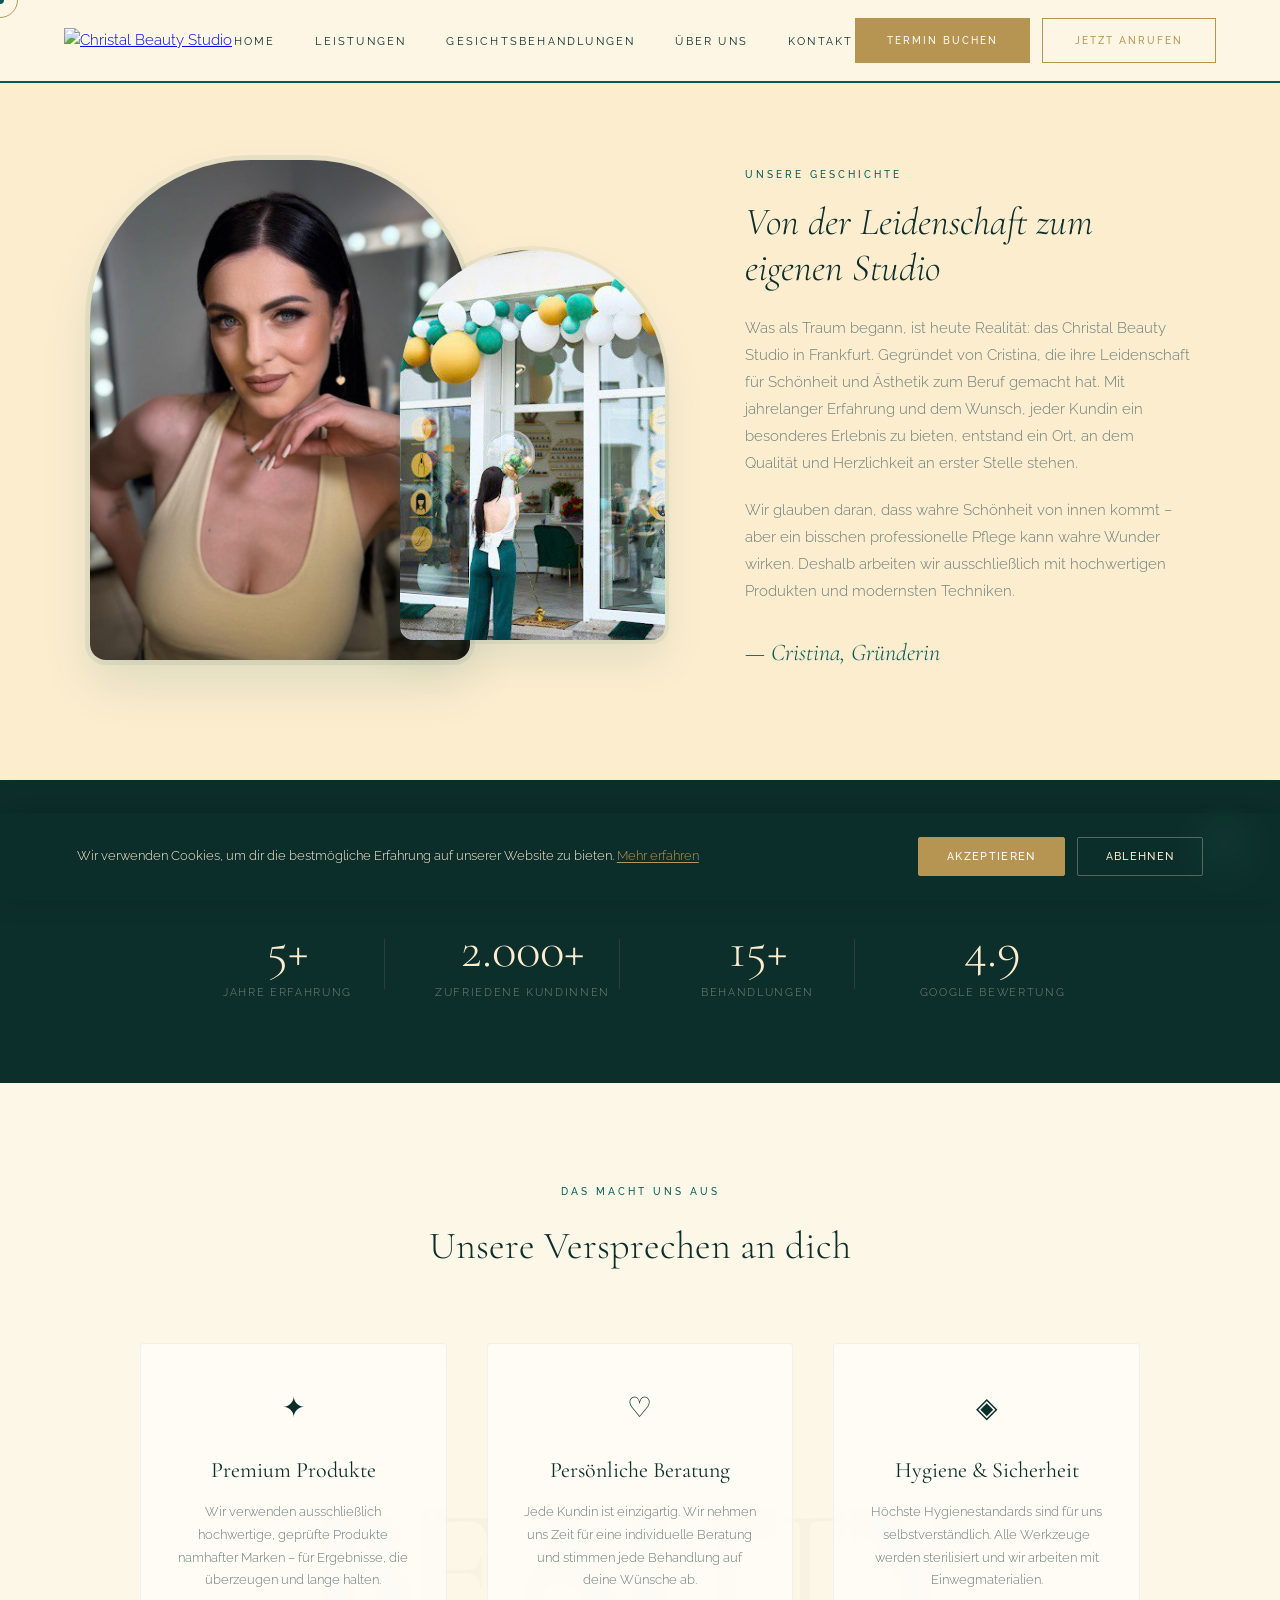
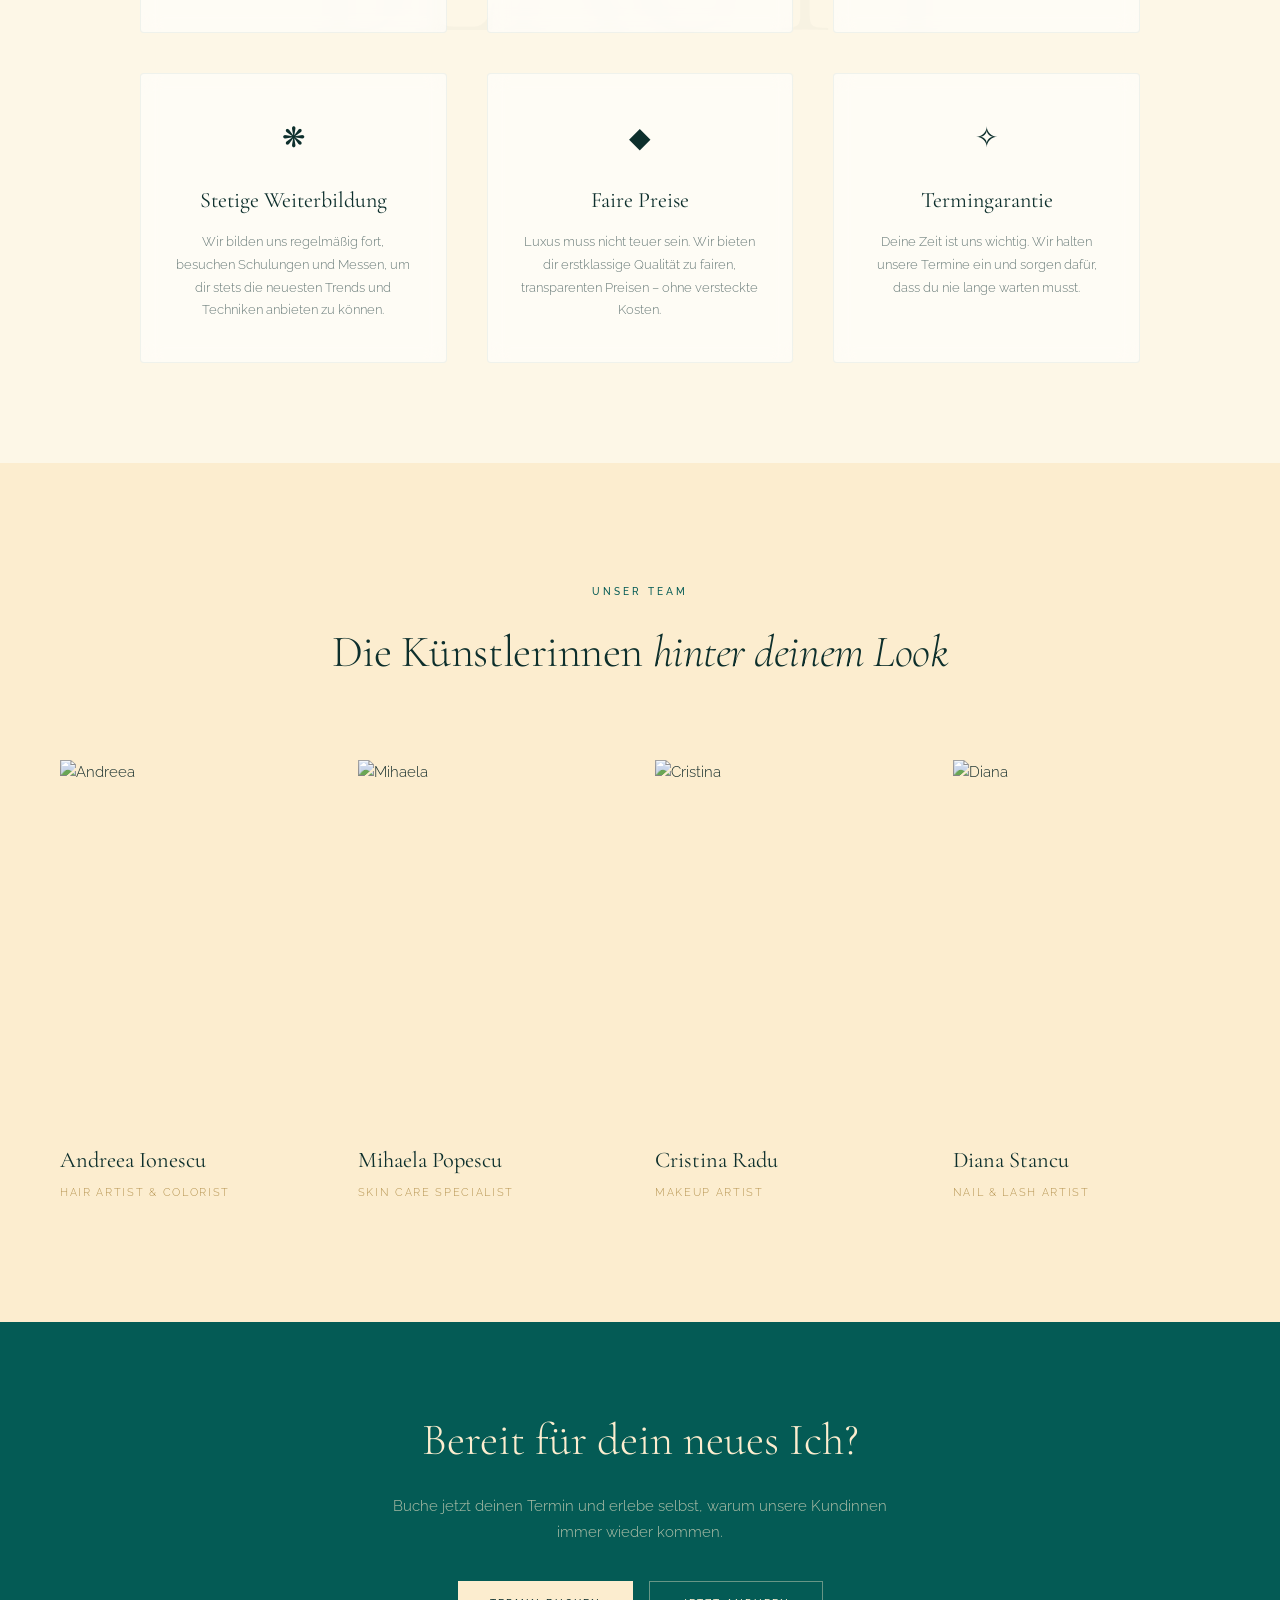
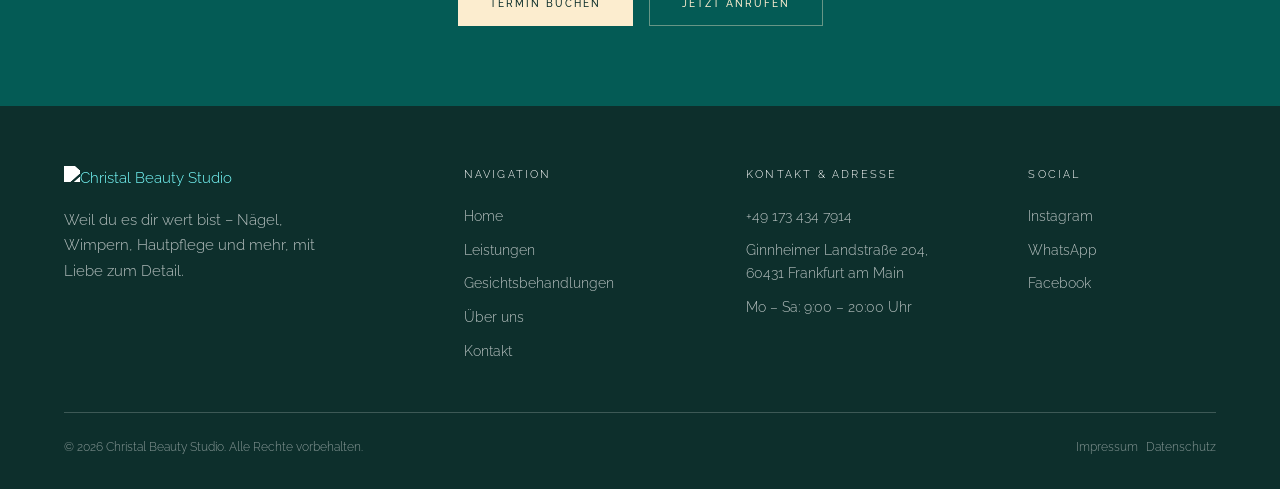
==== commit 0c046dcb: "2 commit" ====
--- a/about.html
+++ b/about.html
@@ -1,6 +1,7 @@
 <!doctype html>
-<html lang="de">
+<html lang="de" dir="ltr">
   <head>
+    <link rel="alternate" hreflang="de" href="https://christal-beauty.de/about.html" />
     <meta charset="UTF-8" />
     <meta name="viewport" content="width=device-width, initial-scale=1.0" />
     <title>Über uns – Christal Beauty Studio Frankfurt | Unser Team & Geschichte</title>
@@ -14,7 +15,16 @@
     <meta property="og:url" content="https://christal-beauty.de/about.html" />
     <meta property="og:locale" content="de_DE" />
     <meta property="og:site_name" content="Christal Beauty Studio" />
+    <meta property="og:image" content="https://christal-beauty.de/image/cristina.jpg" />
+    <meta property="og:image:width" content="1200" />
+    <meta property="og:image:height" content="630" />
+    <!-- Twitter Card -->
+    <meta name="twitter:card" content="summary_large_image" />
+    <meta name="twitter:title" content="Über uns – Christal Beauty Studio Frankfurt" />
+    <meta name="twitter:description" content="5+ Jahre Erfahrung, 2.000+ zufriedene Kundinnen. Lerne unser Team und unsere Geschichte kennen." />
+    <meta name="twitter:image" content="https://christal-beauty.de/image/cristina.jpg" />
     <link rel="preconnect" href="https://fonts.googleapis.com" />
+    <link rel="preconnect" href="https://fonts.gstatic.com" crossorigin />
     <link
       href="https://fonts.googleapis.com/css2?family=Cormorant+Garamond:ital,wght@0,300;0,400;0,500;0,600;1,300;1,400;1,500&family=Raleway:wght@300;400;500;600&display=swap"
       rel="stylesheet"
@@ -66,7 +76,7 @@
     </div>
 
     <!-- NAV -->
-    <nav id="navbar">
+    <nav id="navbar" aria-label="Hauptnavigation">
       <div class="nav-logo">
         <a href="index.html">
           <img
@@ -91,6 +101,7 @@
       </div>
     </nav>
 
+    <main>
     <!-- UNSERE GESCHICHTE -->
     <section class="about-story">
       <div class="about-story-grid fade-up">
@@ -301,6 +312,7 @@
         <a href="tel:+491734347914" class="btn-outline">Jetzt anrufen</a>
       </div>
     </section>
+    </main>
 
     <!-- FOOTER -->
     <footer>
@@ -332,7 +344,7 @@
           <ul class="footer-links">
             <li><a href="tel:+491734347914">+49 173 434 7914</a></li>
             <li>
-              <a href="https://share.google/r8ibfhrvOdUDfk6Mb" target="_blank"
+              <a href="https://share.google/r8ibfhrvOdUDfk6Mb" target="_blank" rel="noopener noreferrer"
                 >Ginnheimer Landstraße 204, <br />60431 Frankfurt am Main</a
               >
             </li>
@@ -343,17 +355,18 @@
           <div class="footer-col-title">Social</div>
           <ul class="footer-links">
             <li>
-              <a href="https://www.instagram.com/christal.ffm/" target="_blank"
+              <a href="https://www.instagram.com/christal.ffm/" target="_blank" rel="noopener noreferrer"
                 >Instagram</a
               >
             </li>
             <li>
-              <a href="https://wa.me/+491734347914" target="_blank">WhatsApp</a>
+              <a href="https://wa.me/+491734347914" target="_blank" rel="noopener noreferrer">WhatsApp</a>
             </li>
             <li>
               <a
                 href="https://www.facebook.com/profile.php?id=61572803693409"
                 target="_blank"
+                rel="noopener noreferrer"
                 >Facebook</a
               >
             </li>
@@ -362,7 +375,7 @@
       </div>
       <div class="footer-bottom">
         <span class="footer-copy"
-          >© 2025 Christal Beauty Studio. Alle Rechte vorbehalten.</span
+          >© 2026 Christal Beauty Studio. Alle Rechte vorbehalten.</span
         >
         <span class="footer-legal">
           <a href="impressum.html">Impressum</a> ·
@@ -371,6 +384,35 @@
       </div>
     </footer>
 
+    <script type="application/ld+json">
+      {
+        "@context": "https://schema.org",
+        "@type": "BreadcrumbList",
+        "itemListElement": [
+          {
+            "@type": "ListItem",
+            "position": 1,
+            "name": "Home",
+            "item": "https://christal-beauty.de/"
+          },
+          {
+            "@type": "ListItem",
+            "position": 2,
+            "name": "Über uns",
+            "item": "https://christal-beauty.de/about.html"
+          }
+        ]
+      }
+    </script>
+    <!-- COOKIE BANNER -->
+    <div class="cookie-banner hidden" id="cookieBanner">
+      <p class="cookie-text">Wir verwenden Cookies, um dir die bestmögliche Erfahrung auf unserer Website zu bieten. <a href="datenschutz.html">Mehr erfahren</a></p>
+      <div class="cookie-actions">
+        <button class="cookie-btn cookie-btn-accept" id="cookieAccept">Akzeptieren</button>
+        <button class="cookie-btn cookie-btn-reject" id="cookieReject">Ablehnen</button>
+      </div>
+    </div>
+
     <script src="script.js"></script>
   </body>
 </html>
--- a/style.css
+++ b/style.css
@@ -34,6 +34,8 @@
 
 html {
   scroll-behavior: smooth;
+  overflow-x: hidden;
+  max-width: 100%;
 }
 
 body {
@@ -41,10 +43,13 @@
   background: var(--cream);
   color: var(--dark);
   overflow-x: hidden;
+  max-width: 100%;
   font-size: 15px;
   line-height: 1.7;
   font-weight: 300;
   cursor: none;
+  overflow-wrap: break-word;
+  word-wrap: break-word;
 }
 
 /* Custom cursor */
@@ -249,6 +254,11 @@
   flex-direction: column;
   gap: 5px;
   cursor: pointer;
+  padding: 10px;
+  min-width: 44px;
+  min-height: 44px;
+  align-items: center;
+  justify-content: center;
 }
 .hamburger span {
   width: 24px;
@@ -877,8 +887,8 @@
 }
 .svc-block-inner {
   display: grid;
-  grid-template-columns: 1fr 1fr;
-  gap: 64px;
+  grid-template-columns: 3fr 2fr;
+  gap: 48px;
   align-items: stretch;
   max-width: 1200px;
   margin: 0 auto;
@@ -1185,6 +1195,9 @@
 .skincare-text {
   text-align: center;
   padding: 20px 0;
+  display: flex;
+  flex-direction: column;
+  align-items: center;
 }
 .skincare-text .section-label {
   margin-bottom: 6px;
@@ -1678,77 +1691,118 @@
   line-height: 1.7;
   margin-bottom: 32px;
 }
-.form-group {
-  margin-bottom: 0;
-}
-.form-input-line {
+/* WhatsApp form */
+.wa-form {
+  display: flex;
+  flex-direction: column;
+  gap: 28px;
+}
+.wa-form-step {
+  display: flex;
+  align-items: flex-start;
+  gap: 16px;
+}
+.wa-step-num {
+  flex-shrink: 0;
+  width: 32px;
+  height: 32px;
+  display: flex;
+  align-items: center;
+  justify-content: center;
+  border-radius: 50%;
+  background: var(--accent);
+  color: #fff;
+  font-family: "Raleway", sans-serif;
+  font-size: 13px;
+  font-weight: 700;
+  margin-top: 2px;
+}
+.wa-step-content {
+  flex: 1;
+}
+.wa-label {
+  display: block;
+  font-family: "Raleway", sans-serif;
+  font-size: 13px;
+  font-weight: 600;
+  color: var(--dark);
+  letter-spacing: 0.03em;
+  margin-bottom: 8px;
+}
+.wa-input {
   width: 100%;
-  padding: 16px 0;
-  background: transparent;
+  padding: 14px 16px;
+  background: rgba(4, 91, 85, 0.04);
+  border: 1.5px solid rgba(4, 91, 85, 0.15);
+  border-radius: 10px;
+  font-family: "Raleway", sans-serif;
+  font-size: 14px;
+  color: var(--dark);
+  letter-spacing: 0.02em;
+  transition: border-color 0.3s, box-shadow 0.3s;
+}
+.wa-input::placeholder {
+  color: var(--warm-gray);
+  font-weight: 300;
+}
+.wa-input:focus {
+  outline: none;
+  border-color: var(--accent);
+  box-shadow: 0 0 0 3px rgba(4, 91, 85, 0.08);
+}
+select.wa-input {
+  appearance: none;
+  -webkit-appearance: none;
+  background-image: url("data:image/svg+xml,%3Csvg xmlns='http://www.w3.org/2000/svg' width='12' height='8' viewBox='0 0 12 8'%3E%3Cpath d='M1 1l5 5 5-5' stroke='%23045b55' stroke-width='1.5' fill='none'/%3E%3C/svg%3E");
+  background-repeat: no-repeat;
+  background-position: right 14px center;
+  cursor: pointer;
+  padding-right: 36px;
+}
+select.wa-input option {
+  background: var(--cream);
+  color: var(--dark);
+}
+select.wa-input optgroup {
+  font-weight: 600;
+  color: var(--accent);
+}
+.wa-form-send {
+  padding-left: 48px;
+}
+.wa-btn {
+  display: inline-flex;
+  align-items: center;
+  justify-content: center;
+  gap: 10px;
+  width: 100%;
+  padding: 16px 32px;
+  background: #25d366;
+  color: #fff;
   border: none;
-  border-bottom: 1px solid rgba(4, 91, 85, 0.2);
+  border-radius: 12px;
+  cursor: pointer;
   font-family: "Raleway", sans-serif;
   font-size: 14px;
-  color: var(--dark);
-  letter-spacing: 0.02em;
-  transition: border-color 0.3s;
-}
-.form-input-line::placeholder {
-  color: var(--warm-gray);
-  font-weight: 300;
-  font-style: italic;
-}
-.form-input-line:focus {
-  outline: none;
-  border-bottom-color: var(--accent);
-}
-.form-checkbox {
-  display: flex;
-  align-items: center;
-  gap: 10px;
-  margin: 24px 0;
+  font-weight: 600;
+  letter-spacing: 0.04em;
+  transition: background 0.3s, transform 0.3s, box-shadow 0.3s;
+}
+.wa-btn-icon {
+  flex-shrink: 0;
+}
+.wa-btn:hover {
+  background: #1da851;
+  transform: translateY(-2px);
+  box-shadow: 0 8px 28px rgba(37, 211, 102, 0.35);
+}
+.wa-hint {
+  text-align: center;
+  margin-top: 10px;
   font-family: "Raleway", sans-serif;
   font-size: 12px;
   color: var(--warm-gray);
-  cursor: pointer;
-}
-.form-checkbox input[type="checkbox"] {
-  width: 16px;
-  height: 16px;
-  accent-color: var(--accent);
-  cursor: pointer;
-}
-.form-submit-new {
-  padding: 14px 48px;
-  background: transparent;
-  color: var(--dark);
-  border: 1px solid var(--dark);
-  border-radius: 0;
-  cursor: pointer;
-  font-family: "Raleway", sans-serif;
-  font-size: 11px;
-  letter-spacing: 0.18em;
-  text-transform: uppercase;
-  transition:
-    background 0.3s,
-    color 0.3s,
-    transform 0.3s,
-    box-shadow 0.3s;
-}
-.form-submit-new:hover {
-  background: var(--dark);
-  color: var(--cream);
-  transform: translateY(-2px);
-  box-shadow: 0 8px 24px rgba(13, 47, 44, 0.2);
-}
-.form-success {
-  display: none;
-  text-align: center;
-  padding: 20px;
-  color: var(--accent);
-  font-family: "Cormorant Garamond", serif;
-  font-size: 24px;
-  font-weight: 300;
+  letter-spacing: 0.02em;
 }
 .contact-quote {
   margin-top: 40px;
@@ -2136,10 +2190,15 @@
   color: #fff;
   border-color: var(--gold);
 }
+.about-cta .fade-up:last-child {
+  display: flex;
+  justify-content: center;
+  gap: 16px;
+  flex-wrap: wrap;
+}
 .about-cta .btn-outline {
   color: var(--cream);
   border-color: rgba(252, 237, 207, 0.4);
-  margin-left: 16px;
 }
 .about-cta .btn-outline:hover {
   background: rgba(252, 237, 207, 0.1);
@@ -2154,6 +2213,9 @@
 .team-header {
   text-align: center;
   margin-bottom: 70px;
+}
+.team .section-title {
+  color: var(--dark);
 }
 .team-grid {
   display: grid;
@@ -2516,6 +2578,214 @@
   }
 }
 
+/* ── NAV BREAKPOINT ── */
+@media (max-width: 1200px) and (min-width: 1025px) {
+  .nav-links {
+    gap: 24px;
+  }
+  .nav-links a {
+    font-size: 10px;
+  }
+  .nav-ctas {
+    gap: 8px;
+  }
+  .btn-primary,
+  .btn-outline {
+    padding: 10px 20px;
+    font-size: 9px;
+  }
+}
+@media (max-width: 1024px) {
+  .nav-links,
+  .nav-ctas {
+    display: none;
+  }
+  .hamburger {
+    display: flex;
+  }
+}
+
+/* ── TABLET ── */
+@media (max-width: 1024px) {
+  .hot-grid {
+    grid-template-columns: 1fr 1fr;
+    gap: 4px;
+  }
+  .hot-content {
+    padding: 20px;
+  }
+  .hot-desc {
+    display: none;
+  }
+  .reviews-grid {
+    grid-template-columns: 1fr;
+    max-width: 560px;
+    margin: 0 auto;
+    gap: 20px;
+  }
+  .skincare-layout {
+    grid-template-columns: 1fr;
+    gap: 32px;
+    max-width: 600px;
+    margin: 0 auto;
+  }
+  .skincare-img-wrap:first-child {
+    margin-top: 0;
+  }
+  .skincare-img-wrap:last-child {
+    margin-top: 0;
+  }
+  .skincare-img-wrap img {
+    max-height: none;
+    aspect-ratio: 16/10;
+  }
+  .skincare-img-wrap::after {
+    display: none;
+  }
+  .about-grid {
+    grid-template-columns: 1fr;
+    gap: 40px;
+  }
+  .about-imgs {
+    max-width: 500px;
+    margin: 0 auto;
+  }
+  .about-imgs img:last-child {
+    margin-top: 0;
+  }
+  .about-text {
+    text-align: center;
+    max-width: 500px;
+    margin: 0 auto;
+  }
+  .about-features {
+    align-items: center;
+  }
+  .about-feature {
+    text-align: left;
+  }
+  .about-feature:hover {
+    transform: none;
+  }
+  .contact-grid {
+    grid-template-columns: 1fr;
+    gap: 40px;
+  }
+  .contact-image {
+    max-width: 480px;
+    margin: 0 auto;
+  }
+  .contact-image img {
+    aspect-ratio: 3/4;
+    max-height: 450px;
+    object-position: top;
+  }
+  .svc-block-inner {
+    grid-template-columns: 1fr;
+    gap: 28px;
+  }
+  .svc-content {
+    order: -1;
+  }
+  .svc-block-reverse .svc-block-inner {
+    direction: ltr;
+  }
+  .svc-img-wrap {
+    min-height: 0;
+  }
+  .svc-img-wrap > img {
+    position: relative;
+    inset: auto;
+    aspect-ratio: 16/9;
+  }
+  .svc-img-grid {
+    position: relative;
+    inset: auto;
+    grid-template-columns: 1fr 1fr;
+    grid-template-rows: auto auto;
+    gap: 3px;
+    border-radius: 10px;
+  }
+  .svc-img-grid .svc-grid-item {
+    aspect-ratio: 1/1;
+  }
+  .svc-img-grid .svc-grid-item img {
+    border-radius: 0;
+    object-fit: cover;
+    object-position: center;
+  }
+  .svc-img-grid .svc-grid-item:first-child img {
+    border-radius: 10px 0 0 0;
+  }
+  .svc-img-grid .svc-grid-item:nth-child(2) img {
+    border-radius: 0 10px 0 0;
+  }
+  .svc-img-grid .svc-grid-item:nth-child(3) img {
+    border-radius: 0 0 0 10px;
+  }
+  .svc-img-grid .svc-grid-item:nth-child(4) img {
+    border-radius: 0 0 10px 0;
+  }
+  .svc-img-grid.grid-3 {
+    grid-template-rows: auto auto;
+  }
+  .svc-img-grid.grid-3 .svc-grid-item:first-child {
+    aspect-ratio: 16/9;
+    grid-column: 1 / -1;
+  }
+  .svc-img-grid.grid-3 .svc-grid-item:first-child img {
+    border-radius: 10px 10px 0 0;
+  }
+  .svc-img-grid.grid-3 .svc-grid-item:nth-child(2) img {
+    border-radius: 0 0 0 10px;
+  }
+  .svc-img-grid.grid-3 .svc-grid-item:nth-child(3) img {
+    border-radius: 0 0 10px 0;
+  }
+  .svc-block {
+    padding: 48px 5%;
+  }
+  .svc-page-hero {
+    padding-top: 130px;
+  }
+  .about-story-grid {
+    grid-template-columns: 1fr;
+    gap: 40px;
+  }
+  .about-story-images {
+    justify-content: center;
+    min-height: auto;
+  }
+  .about-story-img-main {
+    width: clamp(200px, 40vw, 280px);
+    height: clamp(270px, 55vw, 380px);
+  }
+  .about-story-img-accent {
+    width: clamp(160px, 35vw, 220px);
+    height: clamp(220px, 48vw, 310px);
+    margin-left: -40px;
+    margin-bottom: 20px;
+  }
+  .about-features-row {
+    grid-template-columns: 1fr;
+  }
+  .about-feature-card {
+    border-right: none;
+    border-bottom: 1px solid rgba(252, 237, 207, 0.08);
+  }
+  .about-feature-card:last-child {
+    border-bottom: none;
+  }
+  .about-stats-grid {
+    grid-template-columns: 1fr 1fr;
+    gap: 32px;
+  }
+  .about-values-grid {
+    grid-template-columns: 1fr 1fr;
+    gap: 24px;
+  }
+}
+
 /* ── MOBILE ── */
 @media (max-width: 900px) {
   #home {
@@ -2535,42 +2805,6 @@
   .hero-scroll-hint {
     display: none;
   }
-  .reviews-grid {
-    grid-template-columns: 1fr;
-  }
-  .skincare-layout {
-    grid-template-columns: 1fr;
-    gap: 32px;
-  }
-  .skincare-img-wrap img {
-    max-height: 300px;
-  }
-  .hot-grid {
-    grid-template-columns: 1fr 1fr;
-    gap: 4px;
-  }
-  .hot-content {
-    padding: 20px;
-  }
-  .hot-desc {
-    display: none;
-  }
-  .about-grid {
-    grid-template-columns: 1fr;
-    gap: 40px;
-  }
-  .about-imgs img:last-child {
-    margin-top: 0;
-  }
-  .contact-grid {
-    grid-template-columns: 1fr;
-    gap: 40px;
-  }
-  .contact-image img {
-    aspect-ratio: 3/4;
-    max-height: 400px;
-    object-position: top;
-  }
   .contact-details-row {
     flex-direction: column;
     gap: 8px;
@@ -2586,13 +2820,6 @@
     flex-direction: column;
     gap: 12px;
     text-align: center;
-  }
-  .nav-links,
-  .nav-ctas {
-    display: none;
-  }
-  .hamburger {
-    display: flex;
   }
   .float-whatsapp {
     bottom: 20px;
@@ -2607,58 +2834,50 @@
     width: 40px;
     height: 40px;
   }
-  .about-story-grid {
-    grid-template-columns: 1fr;
-    gap: 40px;
-  }
-  .about-story-images {
-    justify-content: center;
-    min-height: auto;
-  }
-  .about-story-img-main {
-    width: clamp(160px, 40vw, 220px);
-    height: clamp(220px, 55vw, 300px);
-  }
-  .about-story-img-accent {
-    width: clamp(140px, 35vw, 190px);
-    height: clamp(190px, 48vw, 260px);
-    margin-left: -30px;
-    margin-bottom: 20px;
-  }
-  .svc-block-inner {
-    grid-template-columns: 1fr;
-    gap: 40px;
-  }
-  .svc-block-reverse .svc-block-inner {
-    direction: ltr;
-  }
-  .svc-img-wrap {
-    min-height: 0;
-  }
-  .svc-img-wrap > img {
-    position: relative;
-    inset: auto;
-    aspect-ratio: 16/9;
-  }
-  .svc-img-grid {
-    position: relative;
-    inset: auto;
-    grid-template-rows: auto auto;
-  }
-  .svc-img-grid .svc-grid-item {
-    aspect-ratio: 1/1;
-  }
-  .svc-img-grid.grid-3 .svc-grid-item:first-child {
-    aspect-ratio: 2/1;
-  }
-  .svc-block {
-    padding: 60px 5%;
-  }
-  .svc-page-hero {
-    padding-top: 130px;
-  }
-}
+}
+
+/* ── SMALL PHONE ── */
 @media (max-width: 600px) {
+  #home {
+    padding: 120px 5% 40px;
+  }
+  .hero-eyebrow {
+    letter-spacing: 0.15em;
+    font-size: 9px;
+  }
+  .hero-title {
+    font-size: clamp(24px, 7vw, 40px);
+    margin-bottom: 32px;
+  }
+  .hero-subtitle {
+    font-size: 13px;
+  }
+  .hero-photo {
+    width: clamp(200px, 60vw, 300px);
+    height: clamp(250px, 75vw, 380px);
+  }
+  .hero-ctas {
+    flex-direction: column;
+    width: 100%;
+    align-items: center;
+  }
+  .hero-ctas .btn-primary,
+  .hero-ctas .btn-outline {
+    text-align: center;
+    width: 100%;
+    max-width: 280px;
+  }
+  .hero-badge {
+    right: -10px;
+    bottom: 10px;
+    padding: 10px 14px;
+  }
+  .hero-badge-num {
+    font-size: 22px;
+  }
+  .hero-badge-text {
+    font-size: 9px;
+  }
   .hot-grid {
     grid-template-columns: 1fr;
     gap: 4px;
@@ -2690,26 +2909,202 @@
   .flip-back-price {
     font-size: 28px;
   }
+  .svc-block {
+    padding: 36px 5%;
+  }
+  .svc-block-inner {
+    gap: 20px;
+  }
+  .svc-number {
+    font-size: 44px;
+    margin-bottom: 4px;
+  }
+  .svc-title {
+    font-size: 24px;
+  }
+  .svc-img-grid {
+    grid-template-columns: 1fr;
+    grid-template-rows: auto;
+    gap: 4px;
+    border-radius: 12px;
+  }
+  .svc-img-grid .svc-grid-item {
+    aspect-ratio: auto;
+    overflow: hidden;
+  }
+  .svc-img-grid .svc-grid-item img {
+    border-radius: 0;
+    width: 100%;
+    height: auto;
+    object-fit: contain;
+    display: block;
+  }
+  .svc-img-grid .svc-grid-item:first-child img {
+    border-radius: 12px 12px 0 0;
+  }
+  .svc-img-grid .svc-grid-item:last-child img {
+    border-radius: 0 0 12px 12px;
+  }
+  .svc-img-grid .svc-grid-item:nth-child(2) img,
+  .svc-img-grid .svc-grid-item:nth-child(3):not(:last-child) img {
+    border-radius: 0;
+  }
+  .svc-img-grid.grid-3 {
+    grid-template-columns: 1fr;
+  }
+  .svc-img-grid.grid-3 .svc-grid-item:first-child {
+    aspect-ratio: auto;
+    grid-column: auto;
+  }
+  .svc-img-grid.grid-3 .svc-grid-item:first-child img {
+    border-radius: 12px 12px 0 0;
+  }
+  .svc-img-grid.grid-3 .svc-grid-item:nth-child(2) img {
+    border-radius: 0;
+  }
+  .svc-img-grid.grid-3 .svc-grid-item:last-child img {
+    border-radius: 0 0 12px 12px;
+  }
+  .svc-price-list li {
+    padding: 10px 0;
+  }
+  .svc-item-name {
+    font-size: 13px;
+  }
+  .svc-item-price {
+    font-size: 18px;
+  }
+  .svc-page-hero {
+    padding-top: 120px;
+    padding-bottom: 32px;
+  }
+  .svc-nav {
+    gap: 6px;
+  }
+  .svc-nav a {
+    padding: 8px 14px;
+    font-size: 10px;
+  }
+  .footer-top {
+    grid-template-columns: 1fr;
+    gap: 24px;
+  }
+  .contact-image::before {
+    display: none;
+  }
+  .contact-heading {
+    font-size: clamp(28px, 6vw, 40px);
+  }
+  .about-imgs {
+    grid-template-columns: 1fr 1fr;
+    max-width: 400px;
+    margin: 0 auto;
+  }
+  .about-imgs img:last-child {
+    margin-top: 0;
+  }
+  .about-grid {
+    gap: 24px;
+  }
+  #about-us {
+    padding: 60px 5%;
+  }
+  .about-story-grid {
+    gap: 24px;
+  }
+  .about-story-images {
+    min-height: auto;
+  }
+  .about-story-img-main {
+    width: clamp(140px, 50vw, 220px);
+    height: clamp(190px, 70vw, 300px);
+  }
+  .about-story-img-accent {
+    width: clamp(110px, 40vw, 190px);
+    height: clamp(160px, 58vw, 260px);
+    margin-left: -20px;
+  }
+  .about-stats-grid {
+    grid-template-columns: 1fr 1fr;
+    gap: 20px;
+  }
+  .about-stat::after {
+    display: none;
+  }
+  .about-values-grid {
+    grid-template-columns: 1fr;
+    gap: 20px;
+  }
+  .skincare-info {
+    padding: 60px 5%;
+  }
+  .skincare-layout {
+    gap: 20px;
+  }
+  #reviews {
+    padding: 60px 5%;
+  }
+  .review-card {
+    padding: 20px;
+  }
+  .contact-grid {
+    gap: 24px;
+  }
+  #contact-us {
+    padding: 60px 5% 60px;
+  }
+  .wa-form-send {
+    padding-left: 0;
+  }
+  .wa-step-num {
+    width: 28px;
+    height: 28px;
+    font-size: 12px;
+  }
+  .wa-form-step {
+    gap: 12px;
+  }
+  .team-grid {
+    grid-template-columns: 1fr 1fr;
+    gap: 16px;
+  }
+  .team {
+    padding: 60px 20px;
+  }
+  .nav-logo img {
+    height: 42px;
+  }
+  nav {
+    padding: 12px 4%;
+  }
+  .hero-badge {
+    right: 0;
+  }
 }
 
 /* mobile nav open */
 .mobile-menu {
   display: none;
   position: fixed;
-  inset: 0;
-  z-index: 99;
-  background: var(--cream);
+  top: 0;
+  left: 0;
+  right: 0;
+  z-index: 101;
+  background: rgba(253, 246, 230, 0.98);
+  backdrop-filter: blur(16px);
   flex-direction: column;
   align-items: center;
-  justify-content: center;
-  gap: 32px;
+  gap: 20px;
+  padding: 100px 5% 32px;
+  box-shadow: 0 8px 30px rgba(4, 91, 85, 0.12);
+  border-bottom: 2px solid var(--accent);
 }
 .mobile-menu.open {
   display: flex;
 }
 .mobile-menu a {
   font-family: "Cormorant Garamond", serif;
-  font-size: 32px;
+  font-size: 24px;
   font-weight: 300;
   color: var(--dark);
   text-decoration: none;
@@ -2731,4 +3126,98 @@
   border: none;
   cursor: pointer;
   color: var(--dark);
-}
+  z-index: 102;
+  width: 44px;
+  height: 44px;
+  display: flex;
+  align-items: center;
+  justify-content: center;
+}
+
+/* ── COOKIE BANNER ── */
+.cookie-banner {
+  position: fixed;
+  bottom: 0;
+  left: 0;
+  right: 0;
+  z-index: 9999;
+  background: rgba(13, 47, 44, 0.97);
+  backdrop-filter: blur(12px);
+  padding: 24px 6%;
+  display: flex;
+  align-items: center;
+  justify-content: space-between;
+  gap: 24px;
+  transform: translateY(0);
+  transition: transform 0.5s ease;
+  box-shadow: 0 -4px 30px rgba(0, 0, 0, 0.2);
+}
+.cookie-banner.hidden {
+  transform: translateY(100%);
+  pointer-events: none;
+}
+.cookie-text {
+  font-family: "Raleway", sans-serif;
+  font-size: 13px;
+  color: var(--cream);
+  line-height: 1.6;
+  flex: 1;
+}
+.cookie-text a {
+  color: var(--gold);
+  text-decoration: underline;
+  text-underline-offset: 2px;
+}
+.cookie-text a:hover {
+  color: var(--cream);
+}
+.cookie-actions {
+  display: flex;
+  gap: 12px;
+  flex-shrink: 0;
+}
+.cookie-btn {
+  font-family: "Raleway", sans-serif;
+  font-size: 11px;
+  font-weight: 500;
+  letter-spacing: 0.12em;
+  text-transform: uppercase;
+  padding: 12px 28px;
+  border-radius: 2px;
+  cursor: pointer;
+  transition: all 0.3s;
+  white-space: nowrap;
+}
+.cookie-btn-accept {
+  background: var(--gold);
+  color: #fff;
+  border: 1px solid var(--gold);
+}
+.cookie-btn-accept:hover {
+  background: var(--gold-hover);
+  border-color: var(--gold-hover);
+}
+.cookie-btn-reject {
+  background: transparent;
+  color: var(--cream);
+  border: 1px solid rgba(252, 237, 207, 0.3);
+}
+.cookie-btn-reject:hover {
+  border-color: var(--cream);
+  background: rgba(252, 237, 207, 0.08);
+}
+@media (max-width: 600px) {
+  .cookie-banner {
+    flex-direction: column;
+    padding: 20px 5%;
+    gap: 16px;
+    text-align: center;
+  }
+  .cookie-actions {
+    width: 100%;
+  }
+  .cookie-btn {
+    flex: 1;
+    padding: 12px 16px;
+  }
+}
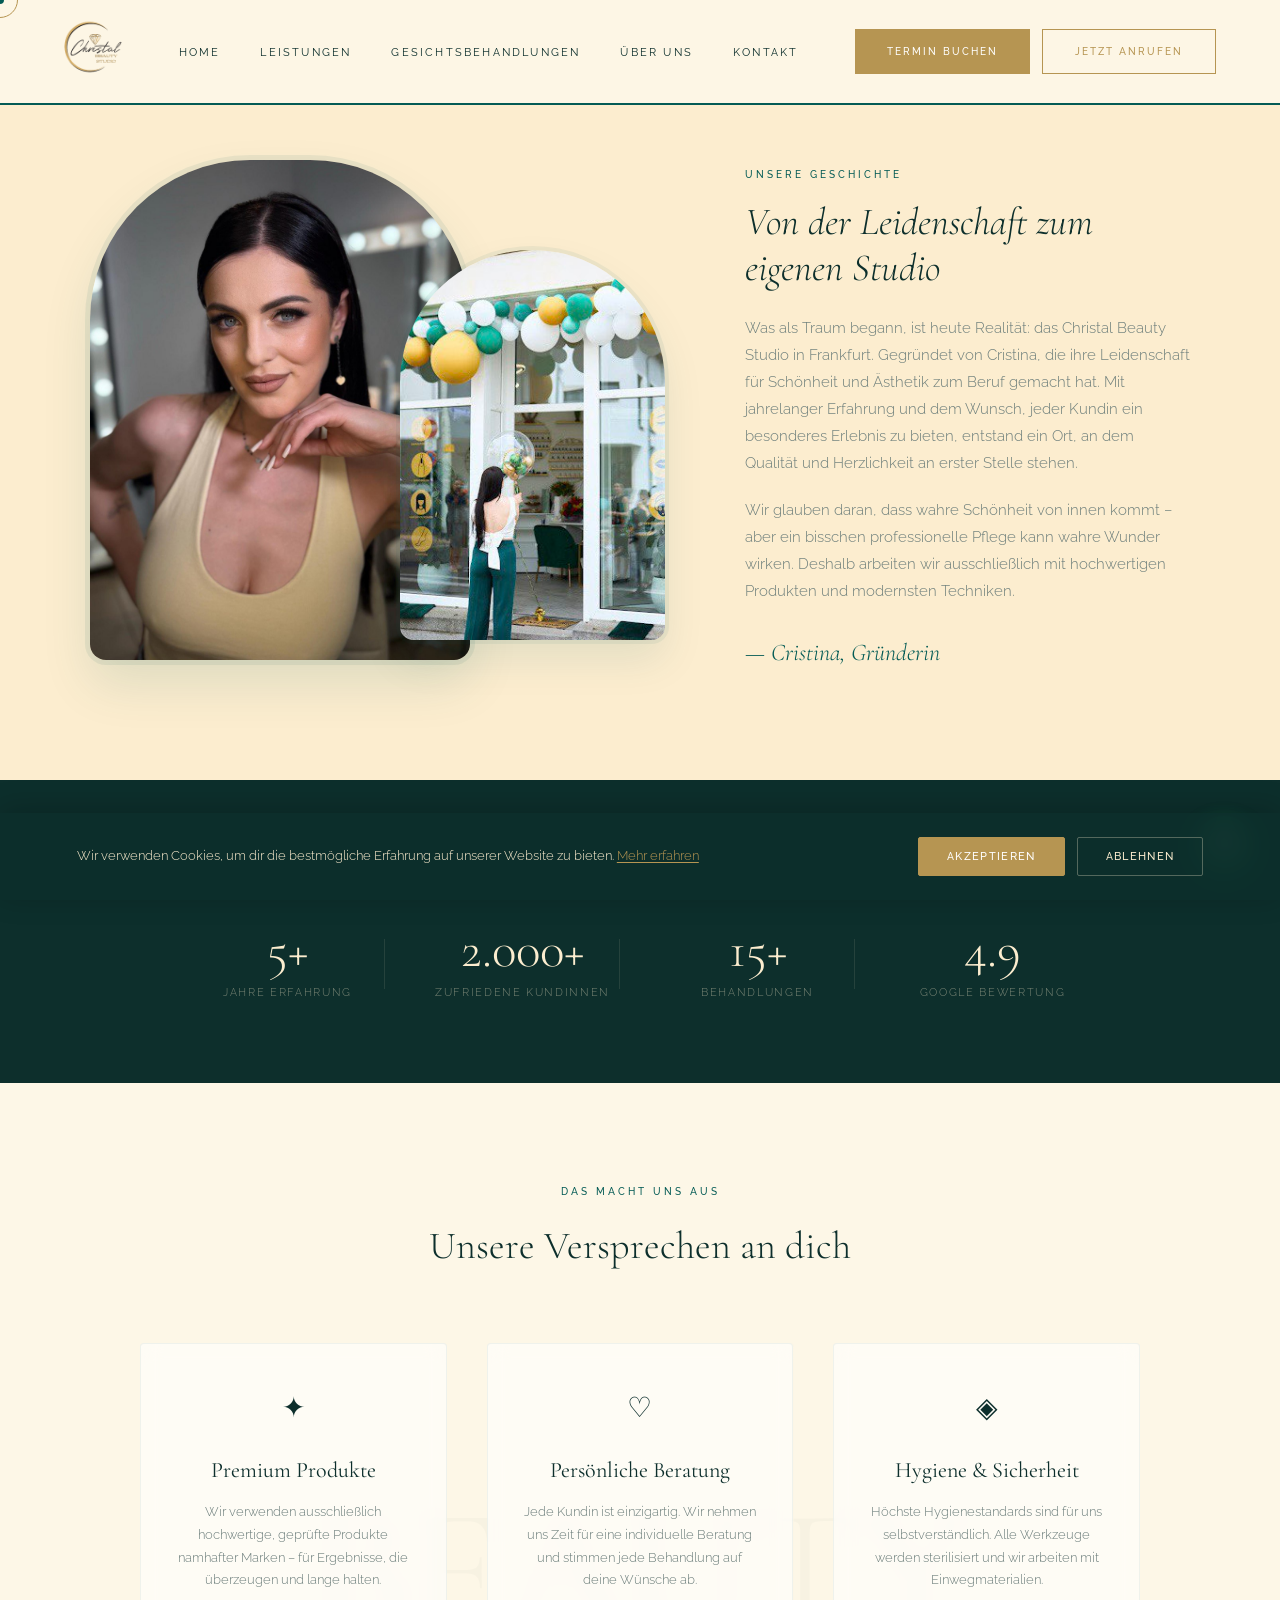
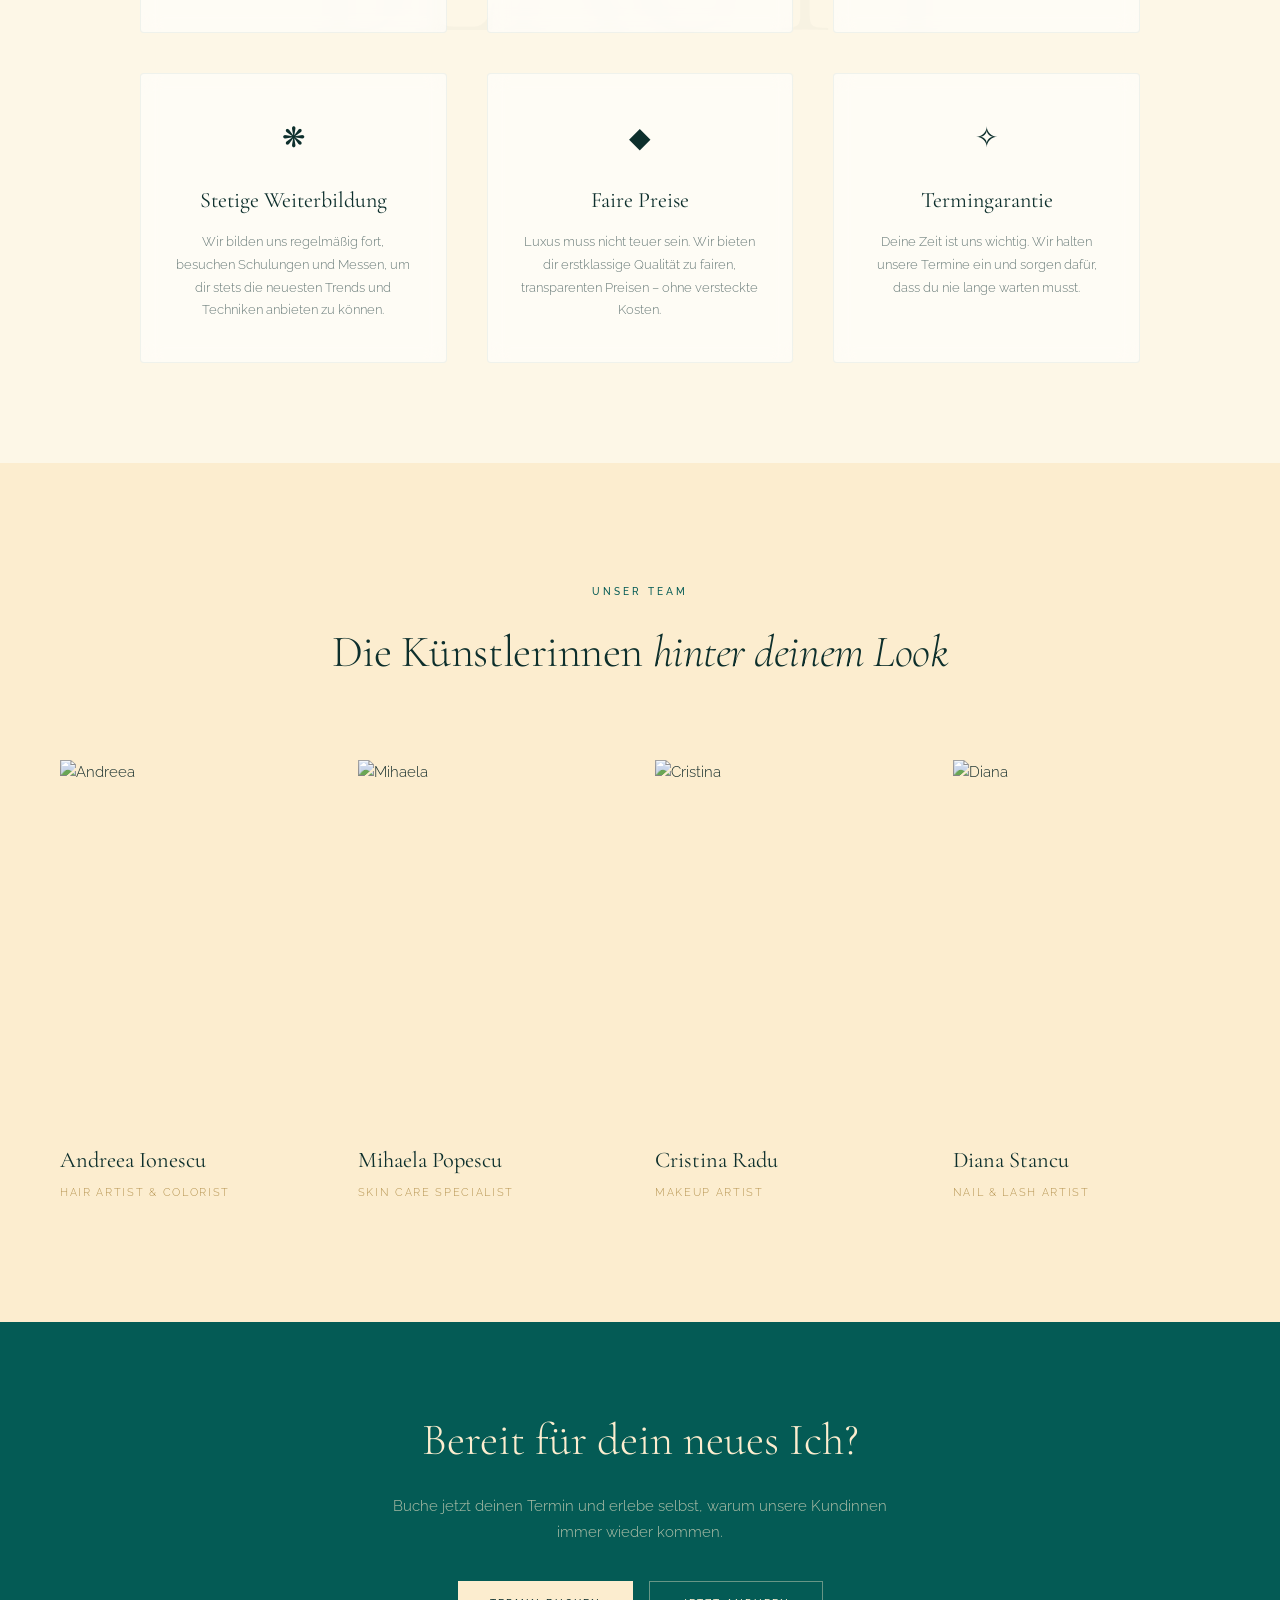
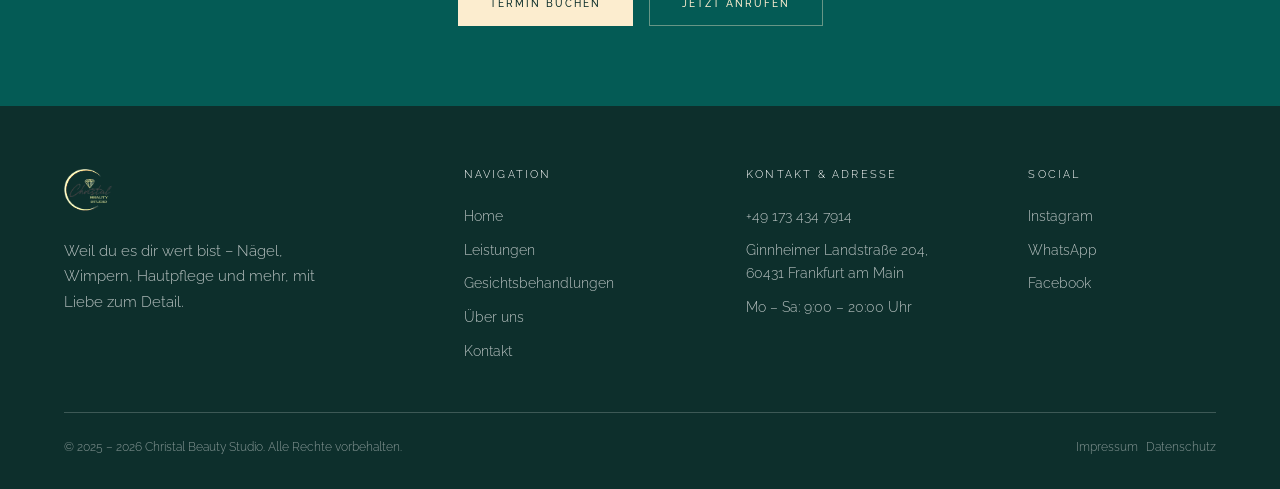
==== commit 2898ebe6: "3 commit" ====
--- a/about.html
+++ b/about.html
@@ -23,6 +23,7 @@
     <meta name="twitter:title" content="Über uns – Christal Beauty Studio Frankfurt" />
     <meta name="twitter:description" content="5+ Jahre Erfahrung, 2.000+ zufriedene Kundinnen. Lerne unser Team und unsere Geschichte kennen." />
     <meta name="twitter:image" content="https://christal-beauty.de/image/cristina.jpg" />
+    <link rel="dns-prefetch" href="https://cdn.prod.website-files.com" />
     <link rel="preconnect" href="https://fonts.googleapis.com" />
     <link rel="preconnect" href="https://fonts.gstatic.com" crossorigin />
     <link
@@ -30,6 +31,8 @@
       rel="stylesheet"
     />
     <link rel="stylesheet" href="style.css" />
+    <link rel="icon" type="image/png" href="image/logo.png" />
+    <link rel="apple-touch-icon" href="image/logo.png" />
   </head>
   <body>
     <!-- CUSTOM CURSOR -->
@@ -44,6 +47,7 @@
       class="float-whatsapp"
       href="https://wa.me/+491734347914"
       target="_blank"
+      rel="noopener noreferrer"
       title="WhatsApp"
     >
       💬
@@ -80,7 +84,7 @@
       <div class="nav-logo">
         <a href="index.html">
           <img
-            src="https://cdn.prod.website-files.com/692f8aed757b362f3c3b52c7/692f8aed757b362f3c3b5317_Logo.png"
+            src="image/logo.png"
             alt="Christal Beauty Studio"
           />
         </a>
@@ -319,7 +323,7 @@
       <div class="footer-top">
         <div class="footer-brand">
           <img
-            src="https://cdn.prod.website-files.com/692f8aed757b362f3c3b52c7/692f8aed757b362f3c3b5317_Logo.png"
+            src="image/logo.png"
             alt="Christal Beauty Studio"
           />
           <p>
@@ -375,7 +379,7 @@
       </div>
       <div class="footer-bottom">
         <span class="footer-copy"
-          >© 2026 Christal Beauty Studio. Alle Rechte vorbehalten.</span
+          >© 2025 – 2026 Christal Beauty Studio. Alle Rechte vorbehalten.</span
         >
         <span class="footer-legal">
           <a href="impressum.html">Impressum</a> ·
--- a/style.css
+++ b/style.css
@@ -525,10 +525,14 @@
   gap: 24px;
 }
 .review-card {
+  display: block;
+  text-decoration: none;
+  color: inherit;
   background: rgba(255, 255, 255, 0.04);
   border: 1px solid rgba(4, 91, 85, 0.15);
   padding: 32px;
   border-radius: 4px;
+  cursor: pointer;
   transition:
     border-color 0.3s,
     transform 0.3s,
@@ -541,10 +545,26 @@
   box-shadow: 0 16px 40px rgba(4, 91, 85, 0.15);
   background: rgba(255, 255, 255, 0.08);
 }
+.review-top {
+  display: flex;
+  align-items: center;
+  justify-content: space-between;
+  margin-bottom: 16px;
+}
 .review-stars {
   color: var(--gold);
   font-size: 14px;
-  margin-bottom: 16px;
+}
+.review-google-icon {
+  opacity: 0.7;
+  transition: opacity 0.3s;
+}
+.review-card:hover .review-google-icon {
+  opacity: 1;
+}
+.reviews-cta {
+  text-align: center;
+  margin-top: 40px;
 }
 .review-text {
   font-family: "Raleway", sans-serif;
@@ -2376,7 +2396,7 @@
 .footer-brand img {
   height: 48px;
   margin-bottom: 16px;
-  filter: brightness(10);
+  filter: brightness(2);
 }
 .footer-brand p {
   font-family: "Raleway", sans-serif;
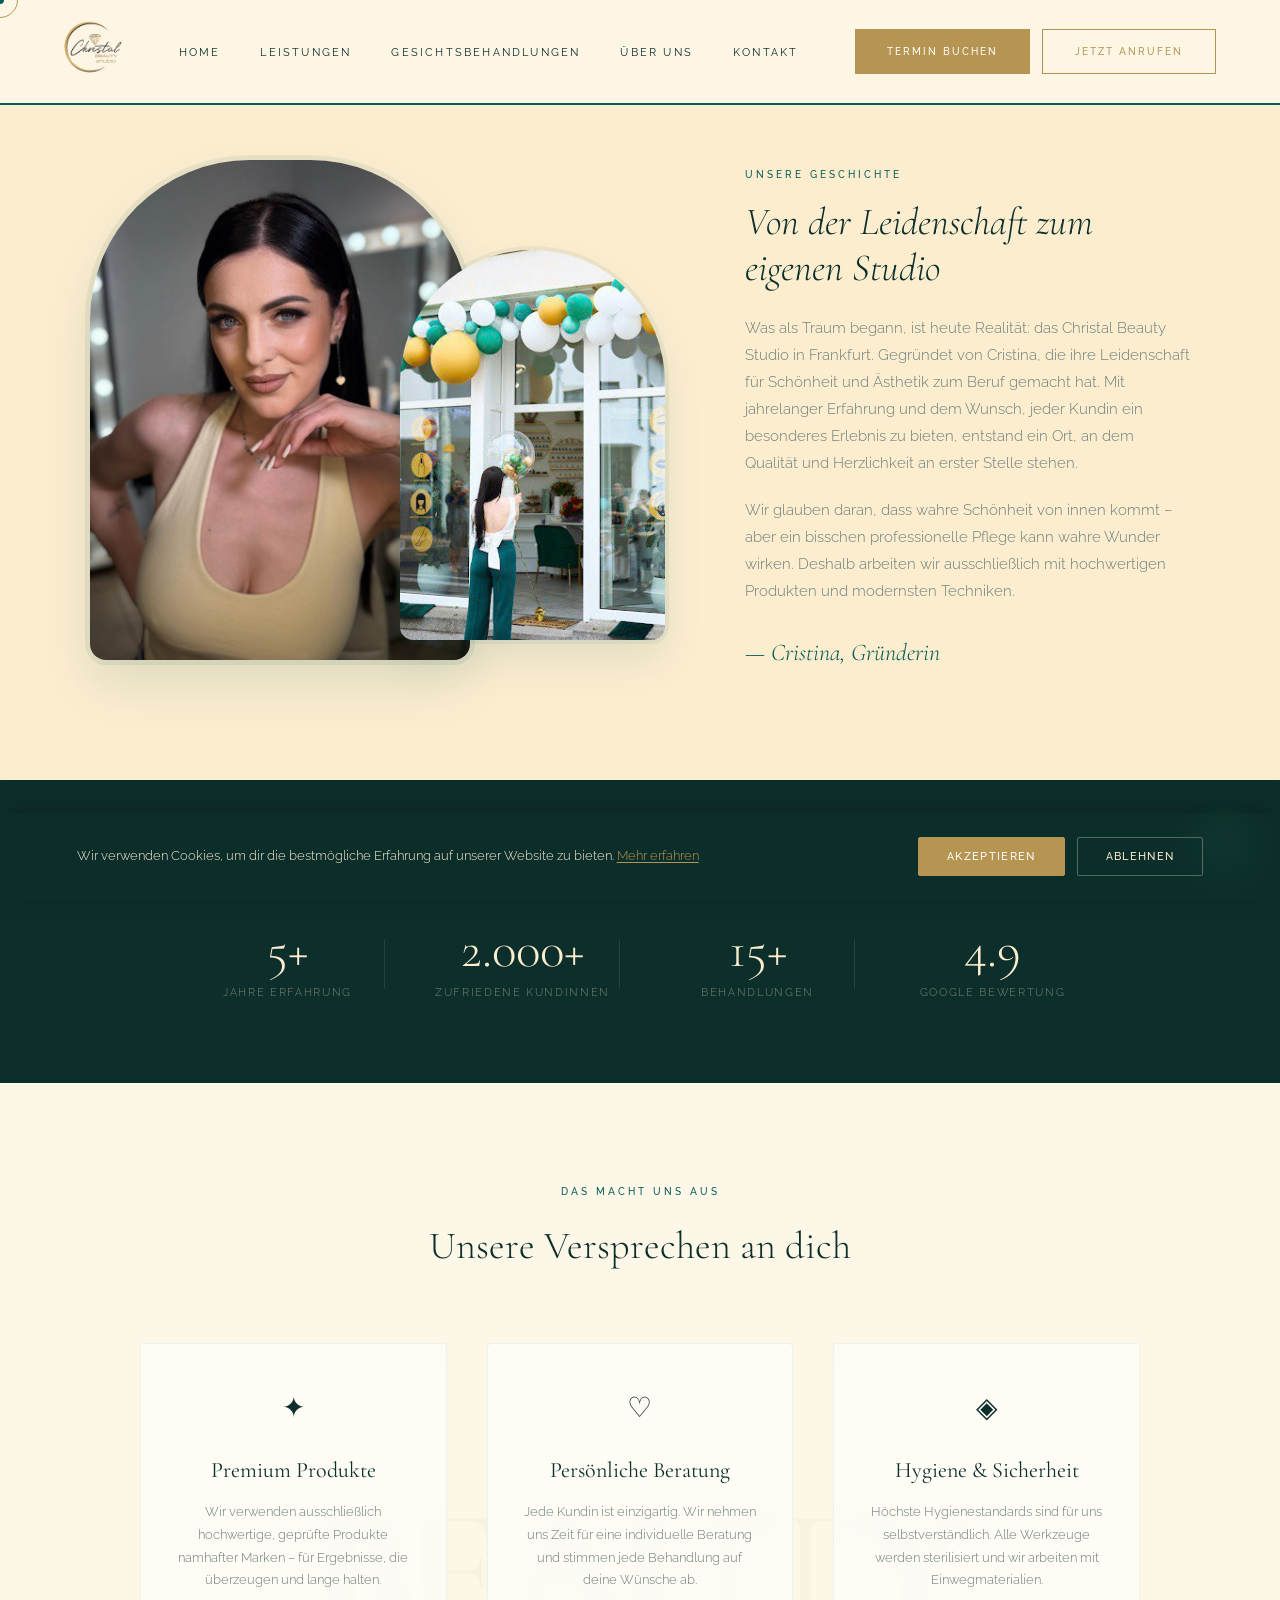
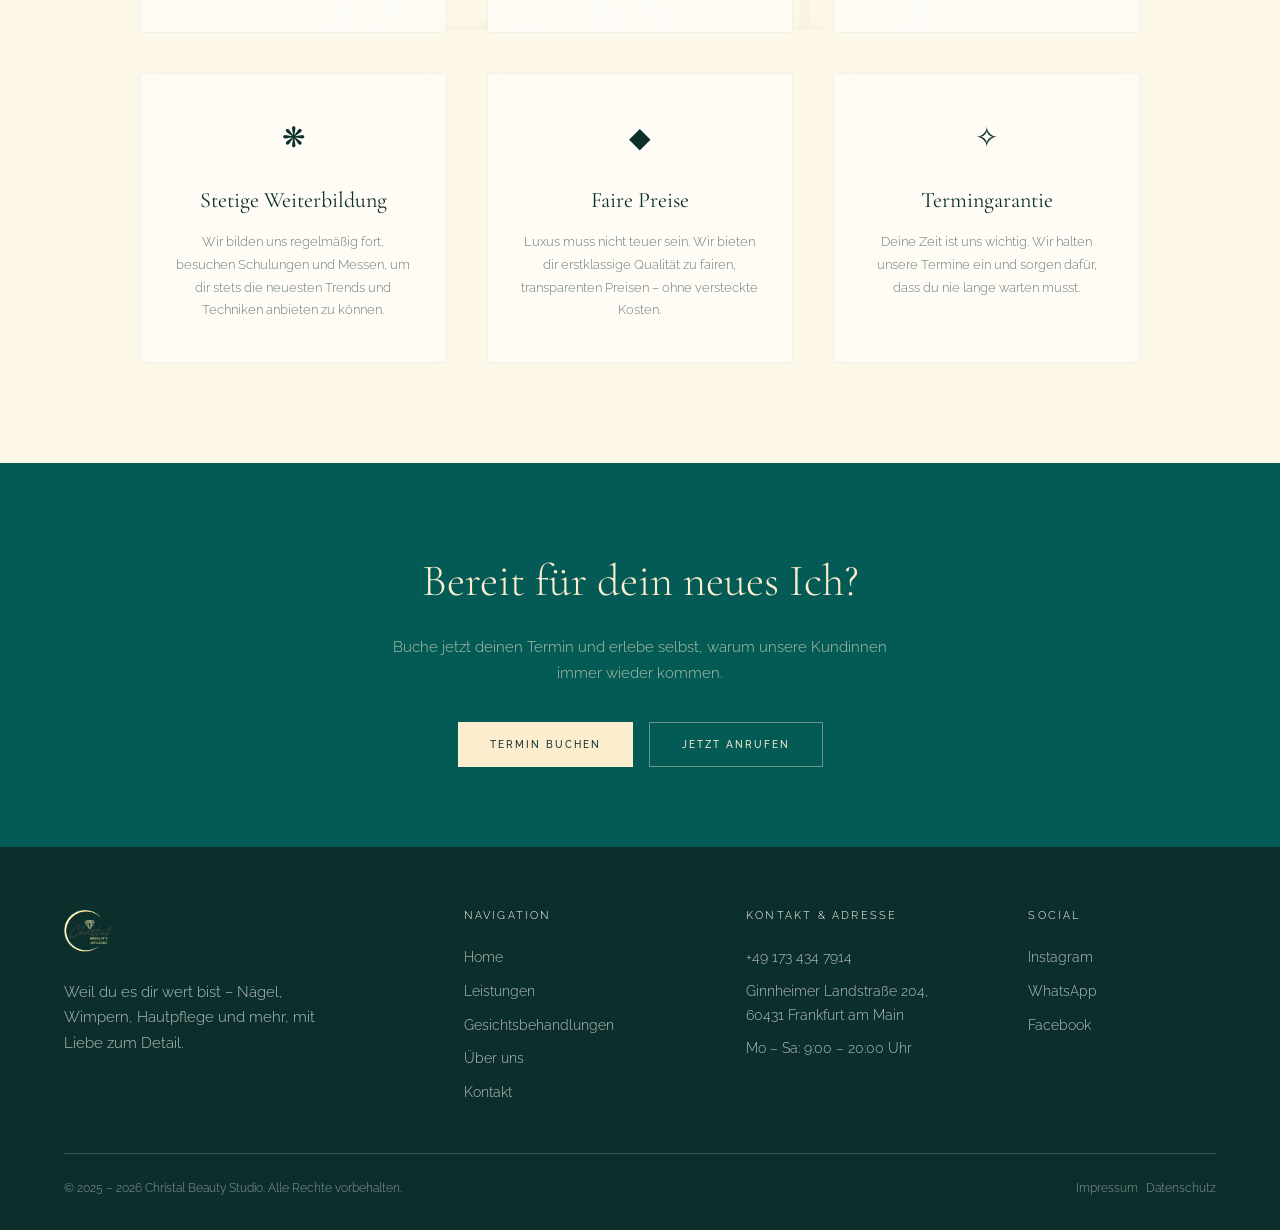
==== commit 1e69ea5d: "4 commit" ====
--- a/about.html
+++ b/about.html
@@ -1,28 +1,58 @@
 <!doctype html>
 <html lang="de" dir="ltr">
   <head>
-    <link rel="alternate" hreflang="de" href="https://christal-beauty.de/about.html" />
+    <link
+      rel="alternate"
+      hreflang="de"
+      href="https://christal-beauty.de/about.html"
+    />
     <meta charset="UTF-8" />
     <meta name="viewport" content="width=device-width, initial-scale=1.0" />
-    <title>Über uns – Christal Beauty Studio Frankfurt | Unser Team & Geschichte</title>
-    <meta name="description" content="Lerne das Christal Beauty Studio in Frankfurt kennen: unser erfahrenes Team, unsere Geschichte und unsere Werte. 5+ Jahre Erfahrung, 2.000+ zufriedene Kundinnen. Jetzt Termin buchen!" />
-    <meta name="keywords" content="Christal Beauty Studio Team, Kosmetikstudio Frankfurt, Beauty Studio Frankfurt Ginnheim, Cristina Ciobu, Nagelstudio Frankfurt Team" />
+    <title>
+      Über uns – Christal Beauty Studio Frankfurt | Unser Team & Geschichte
+    </title>
+    <meta
+      name="description"
+      content="Lerne das Christal Beauty Studio in Frankfurt kennen: unser erfahrenes Team, unsere Geschichte und unsere Werte. 5+ Jahre Erfahrung, 2.000+ zufriedene Kundinnen. Jetzt Termin buchen!"
+    />
+    <meta
+      name="keywords"
+      content="Christal Beauty Studio Team, Kosmetikstudio Frankfurt, Beauty Studio Frankfurt Ginnheim, Cristina Ciobu, Nagelstudio Frankfurt Team"
+    />
     <link rel="canonical" href="https://christal-beauty.de/about.html" />
     <!-- Open Graph -->
-    <meta property="og:title" content="Über uns – Christal Beauty Studio Frankfurt" />
-    <meta property="og:description" content="5+ Jahre Erfahrung, 2.000+ zufriedene Kundinnen. Lerne unser Team und unsere Geschichte kennen." />
+    <meta
+      property="og:title"
+      content="Über uns – Christal Beauty Studio Frankfurt"
+    />
+    <meta
+      property="og:description"
+      content="5+ Jahre Erfahrung, 2.000+ zufriedene Kundinnen. Lerne unser Team und unsere Geschichte kennen."
+    />
     <meta property="og:type" content="website" />
     <meta property="og:url" content="https://christal-beauty.de/about.html" />
     <meta property="og:locale" content="de_DE" />
     <meta property="og:site_name" content="Christal Beauty Studio" />
-    <meta property="og:image" content="https://christal-beauty.de/image/cristina.jpg" />
+    <meta
+      property="og:image"
+      content="https://christal-beauty.de/image/cristina.jpg"
+    />
     <meta property="og:image:width" content="1200" />
     <meta property="og:image:height" content="630" />
     <!-- Twitter Card -->
     <meta name="twitter:card" content="summary_large_image" />
-    <meta name="twitter:title" content="Über uns – Christal Beauty Studio Frankfurt" />
-    <meta name="twitter:description" content="5+ Jahre Erfahrung, 2.000+ zufriedene Kundinnen. Lerne unser Team und unsere Geschichte kennen." />
-    <meta name="twitter:image" content="https://christal-beauty.de/image/cristina.jpg" />
+    <meta
+      name="twitter:title"
+      content="Über uns – Christal Beauty Studio Frankfurt"
+    />
+    <meta
+      name="twitter:description"
+      content="5+ Jahre Erfahrung, 2.000+ zufriedene Kundinnen. Lerne unser Team und unsere Geschichte kennen."
+    />
+    <meta
+      name="twitter:image"
+      content="https://christal-beauty.de/image/cristina.jpg"
+    />
     <link rel="dns-prefetch" href="https://cdn.prod.website-files.com" />
     <link rel="preconnect" href="https://fonts.googleapis.com" />
     <link rel="preconnect" href="https://fonts.gstatic.com" crossorigin />
@@ -83,10 +113,7 @@
     <nav id="navbar" aria-label="Hauptnavigation">
       <div class="nav-logo">
         <a href="index.html">
-          <img
-            src="image/logo.png"
-            alt="Christal Beauty Studio"
-          />
+          <img src="image/logo.png" alt="Christal Beauty Studio" />
         </a>
       </div>
       <ul class="nav-links">
@@ -106,132 +133,133 @@
     </nav>
 
     <main>
-    <!-- UNSERE GESCHICHTE -->
-    <section class="about-story">
-      <div class="about-story-grid fade-up">
-        <div class="about-story-images">
-          <img
-            class="about-story-img-main"
-            src="./image/cristina.jpg"
-            alt="Grunderin Cristina Ciobu"
-          />
-          <img
-            class="about-story-img-accent"
-            src="./image/salon-exterior.jpeg"
-            alt="Studio Atmosphäre"
-          />
-        </div>
-        <div class="about-story-text">
-          <span class="section-label">Unsere Geschichte</span>
-          <h1 class="about-story-title">
-            Von der Leidenschaft zum eigenen Studio
-          </h1>
-          <p class="about-story-desc">
-            Was als Traum begann, ist heute Realität: das Christal Beauty Studio
-            in Frankfurt. Gegründet von Cristina, die ihre Leidenschaft für
-            Schönheit und Ästhetik zum Beruf gemacht hat. Mit jahrelanger
-            Erfahrung und dem Wunsch, jeder Kundin ein besonderes Erlebnis zu
-            bieten, entstand ein Ort, an dem Qualität und Herzlichkeit an erster
-            Stelle stehen.
-          </p>
-          <p class="about-story-desc">
-            Wir glauben daran, dass wahre Schönheit von innen kommt – aber ein
-            bisschen professionelle Pflege kann wahre Wunder wirken. Deshalb
-            arbeiten wir ausschließlich mit hochwertigen Produkten und
-            modernsten Techniken.
-          </p>
-          <div class="about-story-signature">— Cristina, Gründerin</div>
-        </div>
-      </div>
-    </section>
-
-    <!-- ZAHLEN & FAKTEN -->
-    <section class="about-stats">
-      <div class="about-stats-label fade-up">Christal Beauty in Zahlen</div>
-      <div class="about-stats-grid fade-up">
-        <div class="about-stat">
-          <div class="about-stat-number">5+</div>
-          <div class="about-stat-label">Jahre Erfahrung</div>
-        </div>
-        <div class="about-stat">
-          <div class="about-stat-number">2.000+</div>
-          <div class="about-stat-label">Zufriedene Kundinnen</div>
-        </div>
-        <div class="about-stat">
-          <div class="about-stat-number">15+</div>
-          <div class="about-stat-label">Behandlungen</div>
-        </div>
-        <div class="about-stat">
-          <div class="about-stat-number">4.9</div>
-          <div class="about-stat-label">Google Bewertung</div>
-        </div>
-      </div>
-    </section>
-
-    <!-- UNSERE WERTE -->
-    <section class="about-values">
-      <div class="about-values-header fade-up">
-        <span class="section-label" style="justify-content: center"
-          >Das macht uns aus</span
-        >
-        <h2 class="about-values-title">Unsere Versprechen an dich</h2>
-      </div>
-      <div class="about-values-grid fade-up">
-        <div class="about-value-card">
-          <span class="about-value-icon">✦</span>
-          <h3 class="about-value-title">Premium Produkte</h3>
-          <p class="about-value-desc">
-            Wir verwenden ausschließlich hochwertige, geprüfte Produkte
-            namhafter Marken – für Ergebnisse, die überzeugen und lange halten.
-          </p>
-        </div>
-        <div class="about-value-card">
-          <span class="about-value-icon">♡</span>
-          <h3 class="about-value-title">Persönliche Beratung</h3>
-          <p class="about-value-desc">
-            Jede Kundin ist einzigartig. Wir nehmen uns Zeit für eine
-            individuelle Beratung und stimmen jede Behandlung auf deine Wünsche
-            ab.
-          </p>
-        </div>
-        <div class="about-value-card">
-          <span class="about-value-icon">◈</span>
-          <h3 class="about-value-title">Hygiene & Sicherheit</h3>
-          <p class="about-value-desc">
-            Höchste Hygienestandards sind für uns selbstverständlich. Alle
-            Werkzeuge werden sterilisiert und wir arbeiten mit
-            Einwegmaterialien.
-          </p>
-        </div>
-        <div class="about-value-card">
-          <span class="about-value-icon">❋</span>
-          <h3 class="about-value-title">Stetige Weiterbildung</h3>
-          <p class="about-value-desc">
-            Wir bilden uns regelmäßig fort, besuchen Schulungen und Messen, um
-            dir stets die neuesten Trends und Techniken anbieten zu können.
-          </p>
-        </div>
-        <div class="about-value-card">
-          <span class="about-value-icon">◆</span>
-          <h3 class="about-value-title">Faire Preise</h3>
-          <p class="about-value-desc">
-            Luxus muss nicht teuer sein. Wir bieten dir erstklassige Qualität zu
-            fairen, transparenten Preisen – ohne versteckte Kosten.
-          </p>
-        </div>
-        <div class="about-value-card">
-          <span class="about-value-icon">✧</span>
-          <h3 class="about-value-title">Termingarantie</h3>
-          <p class="about-value-desc">
-            Deine Zeit ist uns wichtig. Wir halten unsere Termine ein und sorgen
-            dafür, dass du nie lange warten musst.
-          </p>
-        </div>
-      </div>
-    </section>
-
-    <!-- TEAM -->
-    <section class="team" id="team">
+      <!-- UNSERE GESCHICHTE -->
+      <section class="about-story">
+        <div class="about-story-grid fade-up">
+          <div class="about-story-images">
+            <img
+              class="about-story-img-main"
+              src="./image/cristina.jpg"
+              alt="Grunderin Cristina Ciobu"
+            />
+            <img
+              class="about-story-img-accent"
+              src="./image/salon-exterior.jpeg"
+              alt="Studio Atmosphäre"
+            />
+          </div>
+          <div class="about-story-text">
+            <span class="section-label">Unsere Geschichte</span>
+            <h1 class="about-story-title">
+              Von der Leidenschaft zum eigenen Studio
+            </h1>
+            <p class="about-story-desc">
+              Was als Traum begann, ist heute Realität: das Christal Beauty
+              Studio in Frankfurt. Gegründet von Cristina, die ihre Leidenschaft
+              für Schönheit und Ästhetik zum Beruf gemacht hat. Mit jahrelanger
+              Erfahrung und dem Wunsch, jeder Kundin ein besonderes Erlebnis zu
+              bieten, entstand ein Ort, an dem Qualität und Herzlichkeit an
+              erster Stelle stehen.
+            </p>
+            <p class="about-story-desc">
+              Wir glauben daran, dass wahre Schönheit von innen kommt – aber ein
+              bisschen professionelle Pflege kann wahre Wunder wirken. Deshalb
+              arbeiten wir ausschließlich mit hochwertigen Produkten und
+              modernsten Techniken.
+            </p>
+            <div class="about-story-signature">— Cristina, Gründerin</div>
+          </div>
+        </div>
+      </section>
+
+      <!-- ZAHLEN & FAKTEN -->
+      <section class="about-stats">
+        <div class="about-stats-label fade-up">Christal Beauty in Zahlen</div>
+        <div class="about-stats-grid fade-up">
+          <div class="about-stat">
+            <div class="about-stat-number">5+</div>
+            <div class="about-stat-label">Jahre Erfahrung</div>
+          </div>
+          <div class="about-stat">
+            <div class="about-stat-number">2.000+</div>
+            <div class="about-stat-label">Zufriedene Kundinnen</div>
+          </div>
+          <div class="about-stat">
+            <div class="about-stat-number">15+</div>
+            <div class="about-stat-label">Behandlungen</div>
+          </div>
+          <div class="about-stat">
+            <div class="about-stat-number">4.9</div>
+            <div class="about-stat-label">Google Bewertung</div>
+          </div>
+        </div>
+      </section>
+
+      <!-- UNSERE WERTE -->
+      <section class="about-values">
+        <div class="about-values-header fade-up">
+          <span class="section-label" style="justify-content: center"
+            >Das macht uns aus</span
+          >
+          <h2 class="about-values-title">Unsere Versprechen an dich</h2>
+        </div>
+        <div class="about-values-grid fade-up">
+          <div class="about-value-card">
+            <span class="about-value-icon">✦</span>
+            <h3 class="about-value-title">Premium Produkte</h3>
+            <p class="about-value-desc">
+              Wir verwenden ausschließlich hochwertige, geprüfte Produkte
+              namhafter Marken – für Ergebnisse, die überzeugen und lange
+              halten.
+            </p>
+          </div>
+          <div class="about-value-card">
+            <span class="about-value-icon">♡</span>
+            <h3 class="about-value-title">Persönliche Beratung</h3>
+            <p class="about-value-desc">
+              Jede Kundin ist einzigartig. Wir nehmen uns Zeit für eine
+              individuelle Beratung und stimmen jede Behandlung auf deine
+              Wünsche ab.
+            </p>
+          </div>
+          <div class="about-value-card">
+            <span class="about-value-icon">◈</span>
+            <h3 class="about-value-title">Hygiene & Sicherheit</h3>
+            <p class="about-value-desc">
+              Höchste Hygienestandards sind für uns selbstverständlich. Alle
+              Werkzeuge werden sterilisiert und wir arbeiten mit
+              Einwegmaterialien.
+            </p>
+          </div>
+          <div class="about-value-card">
+            <span class="about-value-icon">❋</span>
+            <h3 class="about-value-title">Stetige Weiterbildung</h3>
+            <p class="about-value-desc">
+              Wir bilden uns regelmäßig fort, besuchen Schulungen und Messen, um
+              dir stets die neuesten Trends und Techniken anbieten zu können.
+            </p>
+          </div>
+          <div class="about-value-card">
+            <span class="about-value-icon">◆</span>
+            <h3 class="about-value-title">Faire Preise</h3>
+            <p class="about-value-desc">
+              Luxus muss nicht teuer sein. Wir bieten dir erstklassige Qualität
+              zu fairen, transparenten Preisen – ohne versteckte Kosten.
+            </p>
+          </div>
+          <div class="about-value-card">
+            <span class="about-value-icon">✧</span>
+            <h3 class="about-value-title">Termingarantie</h3>
+            <p class="about-value-desc">
+              Deine Zeit ist uns wichtig. Wir halten unsere Termine ein und
+              sorgen dafür, dass du nie lange warten musst.
+            </p>
+          </div>
+        </div>
+      </section>
+
+      <!-- TEAM -->
+      <!-- <section class="team" id="team">
       <div class="team-header reveal">
         <div class="section-label" style="justify-content: center">
           Unser Team
@@ -302,30 +330,27 @@
           <div class="team-role">Nail & Lash Artist</div>
         </div>
       </div>
-    </section>
-
-    <!-- CTA -->
-    <section class="about-cta">
-      <h2 class="about-cta-title fade-up">Bereit für dein neues Ich?</h2>
-      <p class="about-cta-desc fade-up">
-        Buche jetzt deinen Termin und erlebe selbst, warum unsere Kundinnen
-        immer wieder kommen.
-      </p>
-      <div class="fade-up">
-        <a href="index.html#contact-us" class="btn-primary">Termin buchen</a>
-        <a href="tel:+491734347914" class="btn-outline">Jetzt anrufen</a>
-      </div>
-    </section>
+    </section> -->
+
+      <!-- CTA -->
+      <section class="about-cta">
+        <h2 class="about-cta-title fade-up">Bereit für dein neues Ich?</h2>
+        <p class="about-cta-desc fade-up">
+          Buche jetzt deinen Termin und erlebe selbst, warum unsere Kundinnen
+          immer wieder kommen.
+        </p>
+        <div class="fade-up">
+          <a href="index.html#contact-us" class="btn-primary">Termin buchen</a>
+          <a href="tel:+491734347914" class="btn-outline">Jetzt anrufen</a>
+        </div>
+      </section>
     </main>
 
     <!-- FOOTER -->
     <footer>
       <div class="footer-top">
         <div class="footer-brand">
-          <img
-            src="image/logo.png"
-            alt="Christal Beauty Studio"
-          />
+          <img src="image/logo.png" alt="Christal Beauty Studio" />
           <p>
             Weil du es dir wert bist – Nägel, Wimpern, Hautpflege und mehr, mit
             Liebe zum Detail.
@@ -348,7 +373,10 @@
           <ul class="footer-links">
             <li><a href="tel:+491734347914">+49 173 434 7914</a></li>
             <li>
-              <a href="https://share.google/r8ibfhrvOdUDfk6Mb" target="_blank" rel="noopener noreferrer"
+              <a
+                href="https://share.google/r8ibfhrvOdUDfk6Mb"
+                target="_blank"
+                rel="noopener noreferrer"
                 >Ginnheimer Landstraße 204, <br />60431 Frankfurt am Main</a
               >
             </li>
@@ -359,12 +387,20 @@
           <div class="footer-col-title">Social</div>
           <ul class="footer-links">
             <li>
-              <a href="https://www.instagram.com/christal.ffm/" target="_blank" rel="noopener noreferrer"
+              <a
+                href="https://www.instagram.com/christal.ffm/"
+                target="_blank"
+                rel="noopener noreferrer"
                 >Instagram</a
               >
             </li>
             <li>
-              <a href="https://wa.me/+491734347914" target="_blank" rel="noopener noreferrer">WhatsApp</a>
+              <a
+                href="https://wa.me/+491734347914"
+                target="_blank"
+                rel="noopener noreferrer"
+                >WhatsApp</a
+              >
             </li>
             <li>
               <a
@@ -410,10 +446,17 @@
     </script>
     <!-- COOKIE BANNER -->
     <div class="cookie-banner hidden" id="cookieBanner">
-      <p class="cookie-text">Wir verwenden Cookies, um dir die bestmögliche Erfahrung auf unserer Website zu bieten. <a href="datenschutz.html">Mehr erfahren</a></p>
+      <p class="cookie-text">
+        Wir verwenden Cookies, um dir die bestmögliche Erfahrung auf unserer
+        Website zu bieten. <a href="datenschutz.html">Mehr erfahren</a>
+      </p>
       <div class="cookie-actions">
-        <button class="cookie-btn cookie-btn-accept" id="cookieAccept">Akzeptieren</button>
-        <button class="cookie-btn cookie-btn-reject" id="cookieReject">Ablehnen</button>
+        <button class="cookie-btn cookie-btn-accept" id="cookieAccept">
+          Akzeptieren
+        </button>
+        <button class="cookie-btn cookie-btn-reject" id="cookieReject">
+          Ablehnen
+        </button>
       </div>
     </div>
 
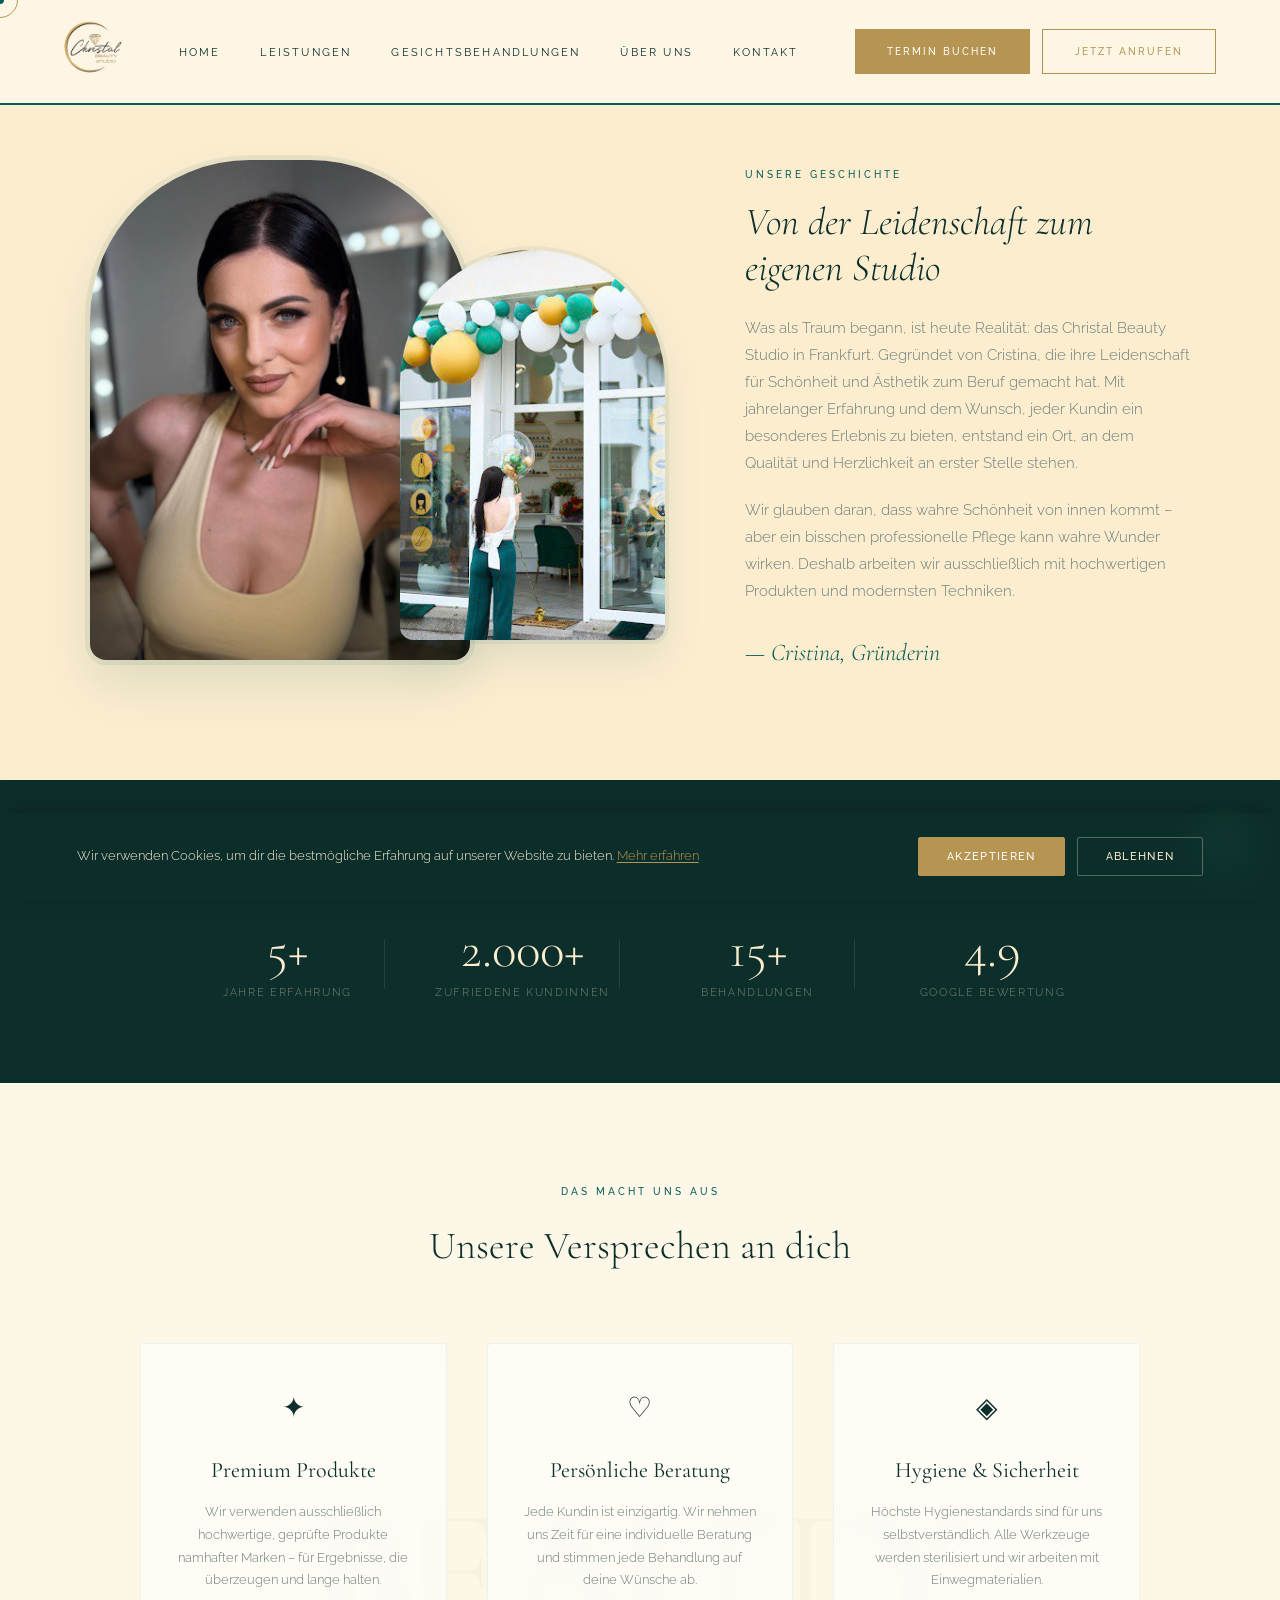
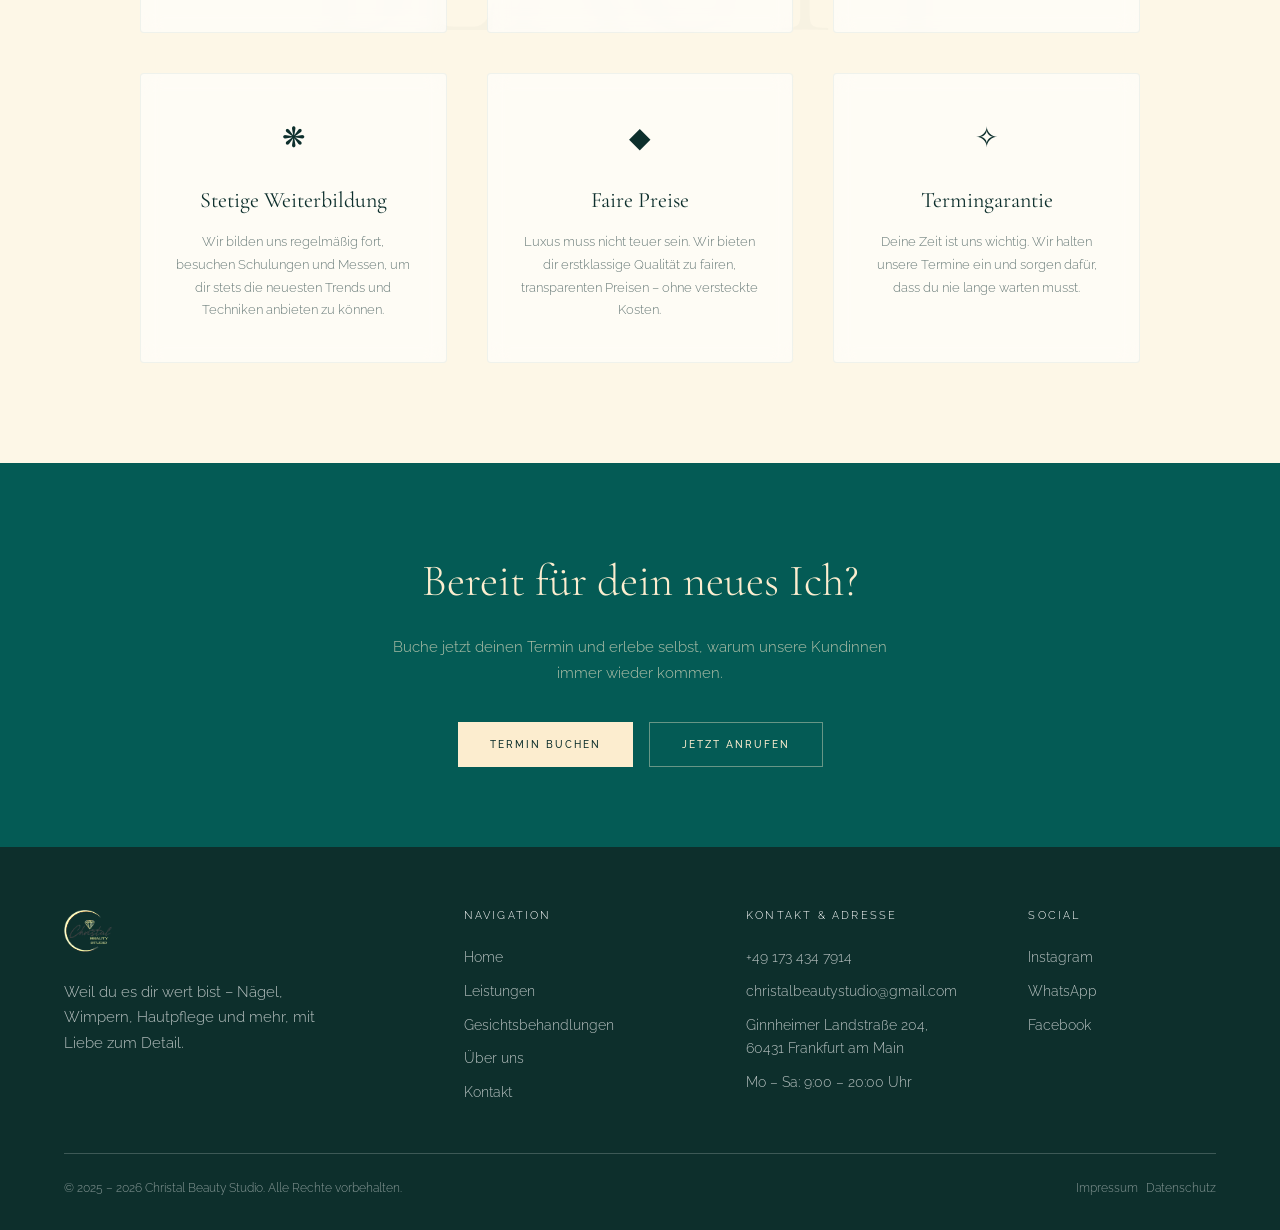
==== commit 72bbb6fa: "email commit" ====
--- a/about.html
+++ b/about.html
@@ -372,6 +372,7 @@
           <div class="footer-col-title">Kontakt & Adresse</div>
           <ul class="footer-links">
             <li><a href="tel:+491734347914">+49 173 434 7914</a></li>
+            <li><a href="mailto:christalbeautystudio@gmail.com">christalbeautystudio@gmail.com</a></li>
             <li>
               <a
                 href="https://share.google/r8ibfhrvOdUDfk6Mb"
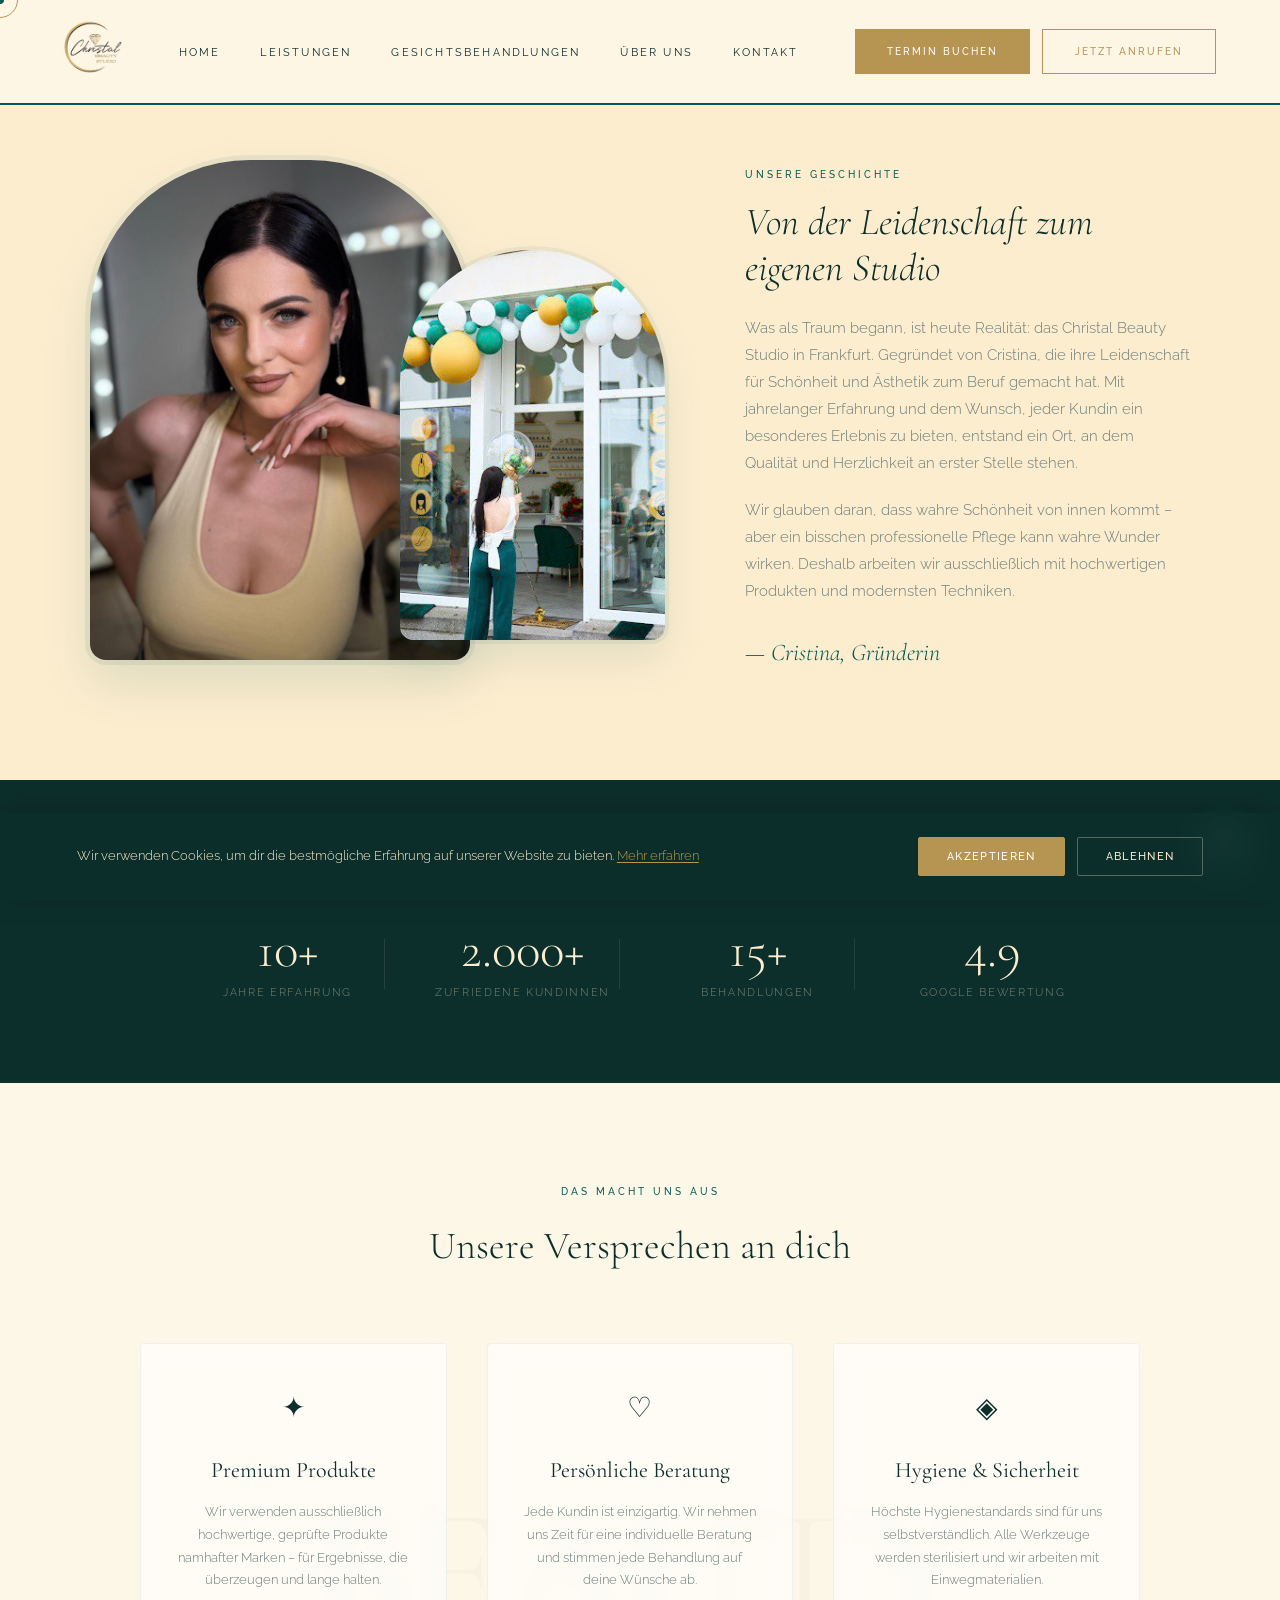
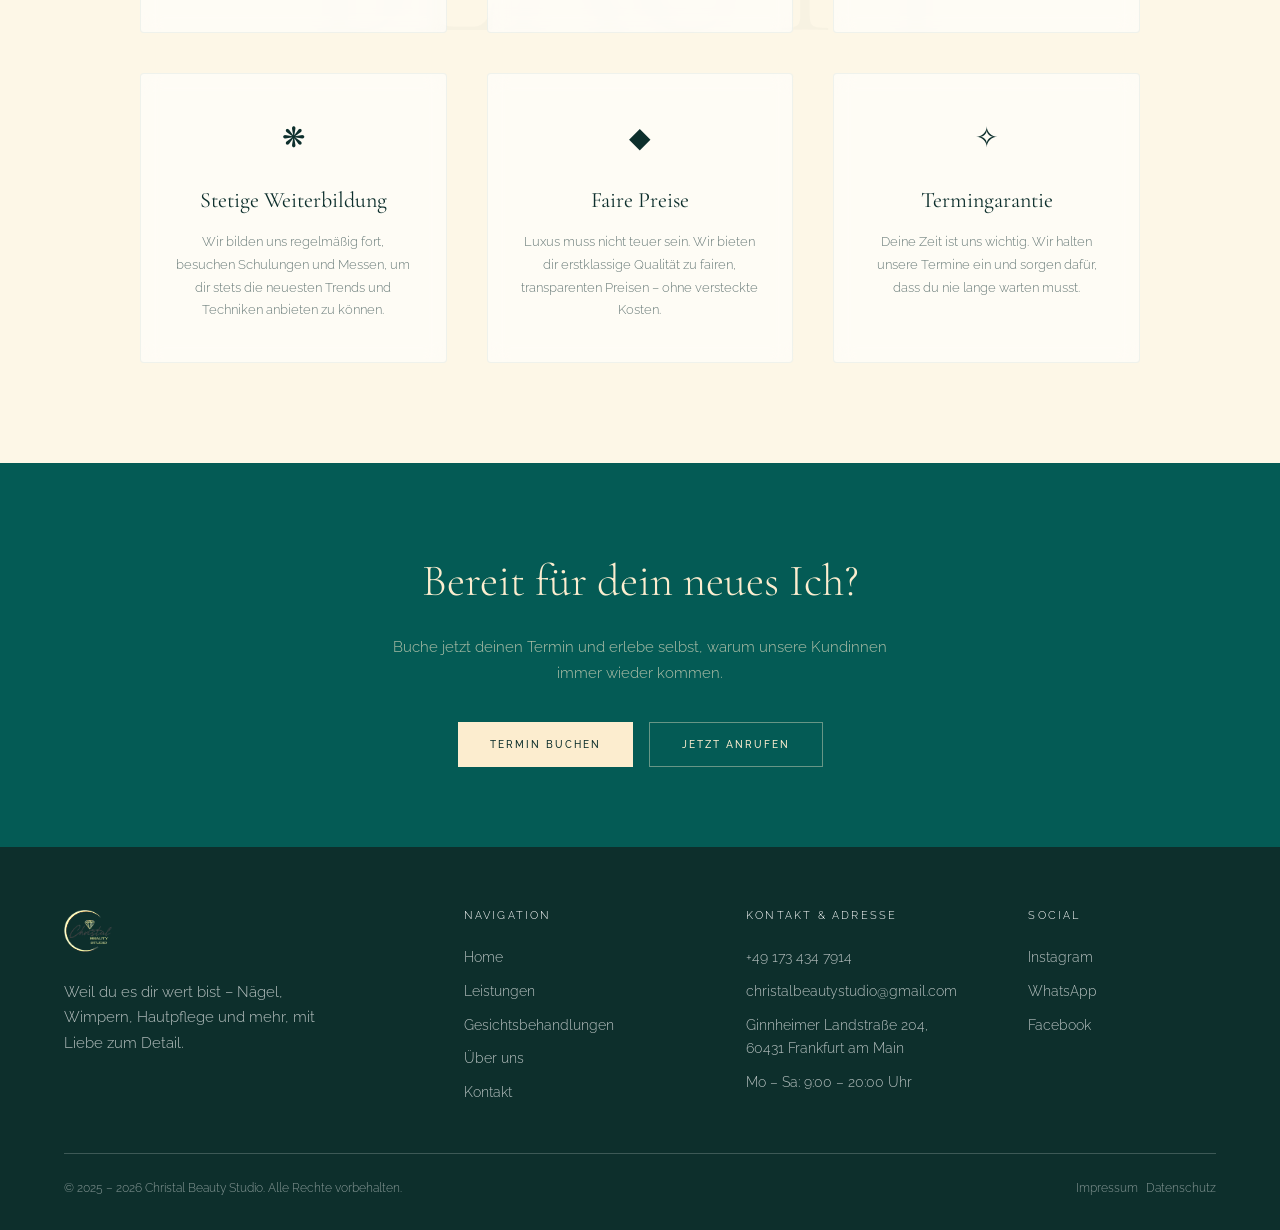
==== commit 09044df4: "banner commit" ====
--- a/about.html
+++ b/about.html
@@ -177,7 +177,7 @@
         <div class="about-stats-label fade-up">Christal Beauty in Zahlen</div>
         <div class="about-stats-grid fade-up">
           <div class="about-stat">
-            <div class="about-stat-number">5+</div>
+            <div class="about-stat-number">10+</div>
             <div class="about-stat-label">Jahre Erfahrung</div>
           </div>
           <div class="about-stat">
@@ -372,7 +372,11 @@
           <div class="footer-col-title">Kontakt & Adresse</div>
           <ul class="footer-links">
             <li><a href="tel:+491734347914">+49 173 434 7914</a></li>
-            <li><a href="mailto:christalbeautystudio@gmail.com">christalbeautystudio@gmail.com</a></li>
+            <li>
+              <a href="mailto:christalbeautystudio@gmail.com"
+                >christalbeautystudio@gmail.com</a
+              >
+            </li>
             <li>
               <a
                 href="https://share.google/r8ibfhrvOdUDfk6Mb"
--- a/style.css
+++ b/style.css
@@ -52,48 +52,57 @@
   word-wrap: break-word;
 }
 
-/* Custom cursor */
-#cursor {
-  width: 8px;
-  height: 8px;
-  background: var(--accent);
-  border-radius: 50%;
-  position: fixed;
-  top: 0;
-  left: 0;
-  pointer-events: none;
-  z-index: 99999;
-  transform: translate(-50%, -50%);
-}
-
+/* Custom cursor – desktop only */
+#cursor,
 #cursorRing {
-  width: 36px;
-  height: 36px;
-  border: 1.5px solid var(--gold);
-  border-radius: 50%;
-  position: fixed;
-  top: 0;
-  left: 0;
-  pointer-events: none;
-  z-index: 99998;
-  transform: translate(-50%, -50%);
-  transition:
-    width 0.3s ease,
-    height 0.3s ease,
-    border-color 0.3s ease;
-}
-
-#cursorRing.hovered {
-  width: 54px;
-  height: 54px;
-  border-color: var(--accent);
-}
-
-a,
-button,
-.service-card,
-.gallery-item {
-  cursor: none;
+  display: none;
+}
+
+@media (min-width: 1024px) {
+  #cursor {
+    display: block;
+    width: 8px;
+    height: 8px;
+    background: var(--accent);
+    border-radius: 50%;
+    position: fixed;
+    top: 0;
+    left: 0;
+    pointer-events: none;
+    z-index: 99999;
+    transform: translate(-50%, -50%);
+  }
+
+  #cursorRing {
+    display: block;
+    width: 36px;
+    height: 36px;
+    border: 1.5px solid var(--gold);
+    border-radius: 50%;
+    position: fixed;
+    top: 0;
+    left: 0;
+    pointer-events: none;
+    z-index: 99998;
+    transform: translate(-50%, -50%);
+    transition:
+      width 0.3s ease,
+      height 0.3s ease,
+      border-color 0.3s ease;
+  }
+
+  #cursorRing.hovered {
+    width: 54px;
+    height: 54px;
+    border-color: var(--accent);
+  }
+
+  a,
+  button,
+  .service-card,
+  .gallery-item {
+    cursor: none;
+  }
 }
 
 h1,
@@ -369,6 +378,10 @@
   object-fit: cover;
   object-position: center top;
   transition: transform 6s ease;
+  -webkit-touch-callout: none;
+  user-select: none;
+  -webkit-user-select: none;
+  pointer-events: none;
 }
 .hero-photo:hover img {
   transform: scale(1.05);
